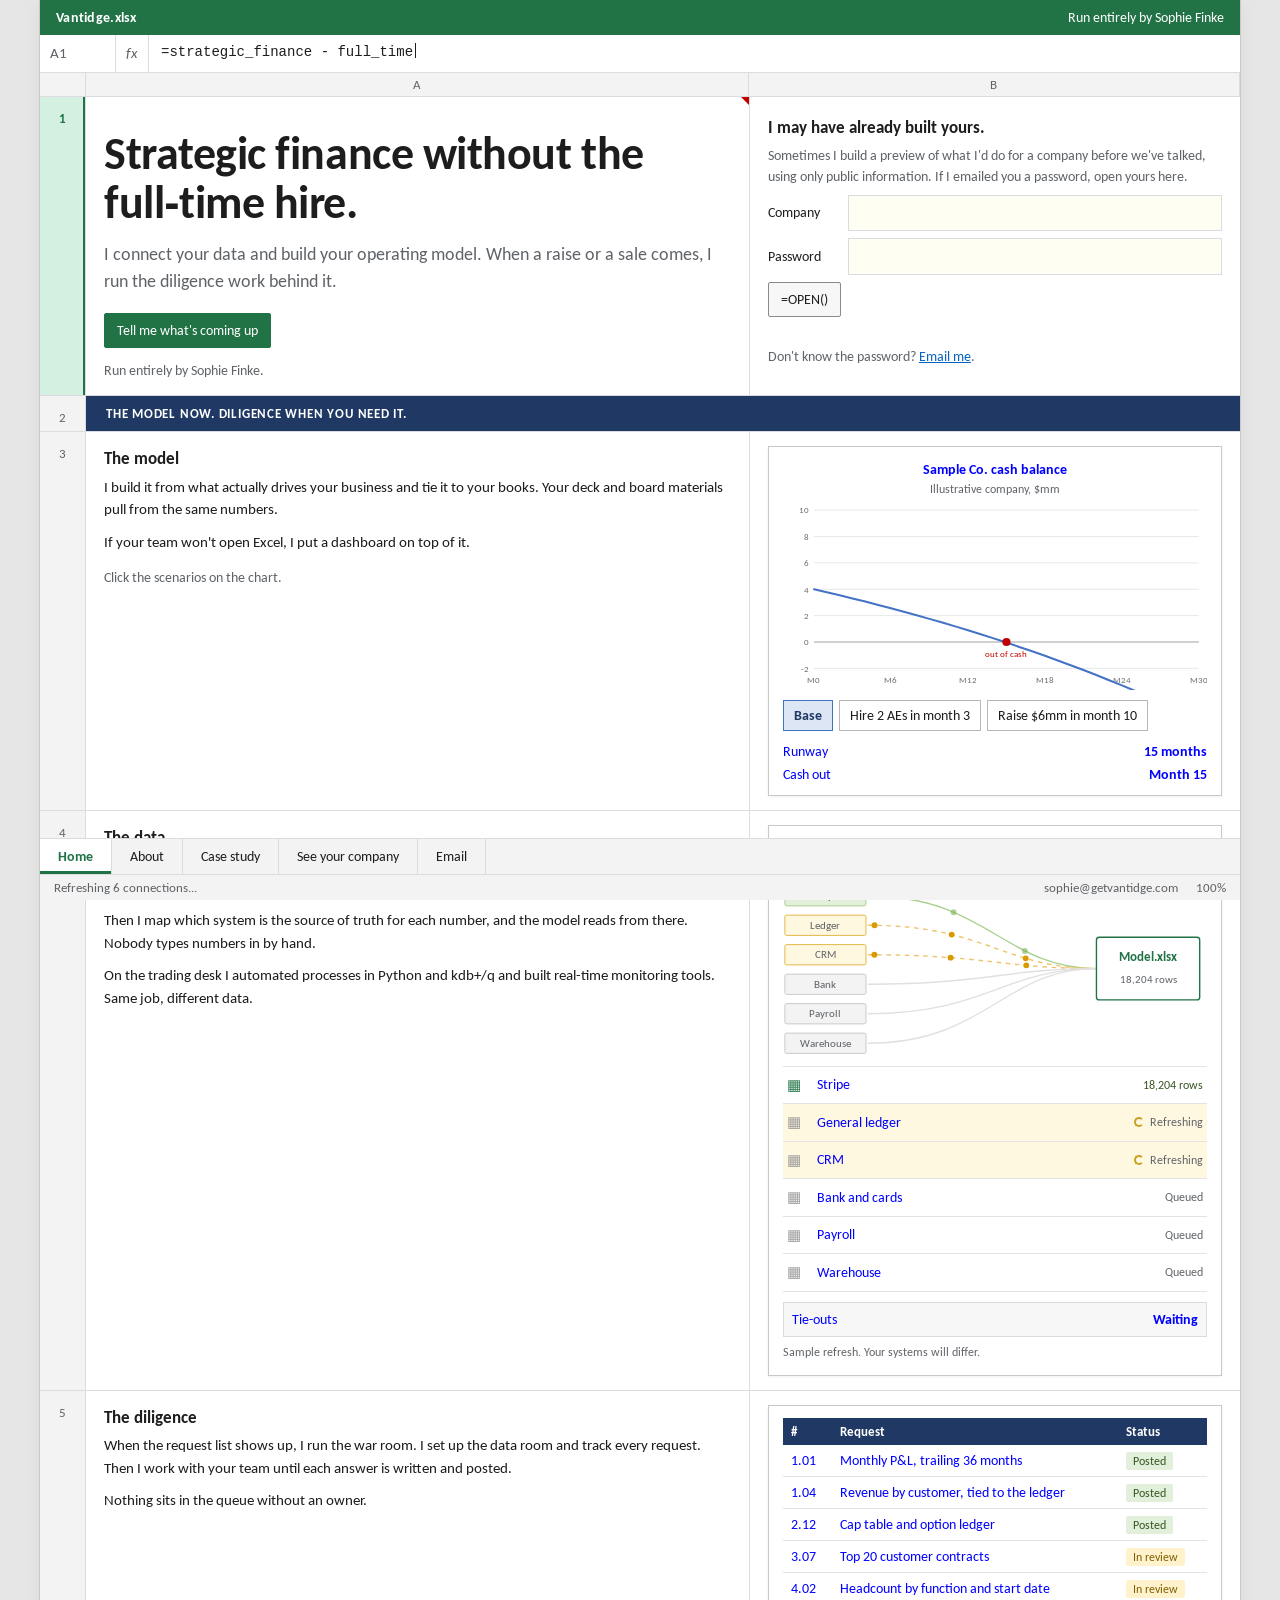
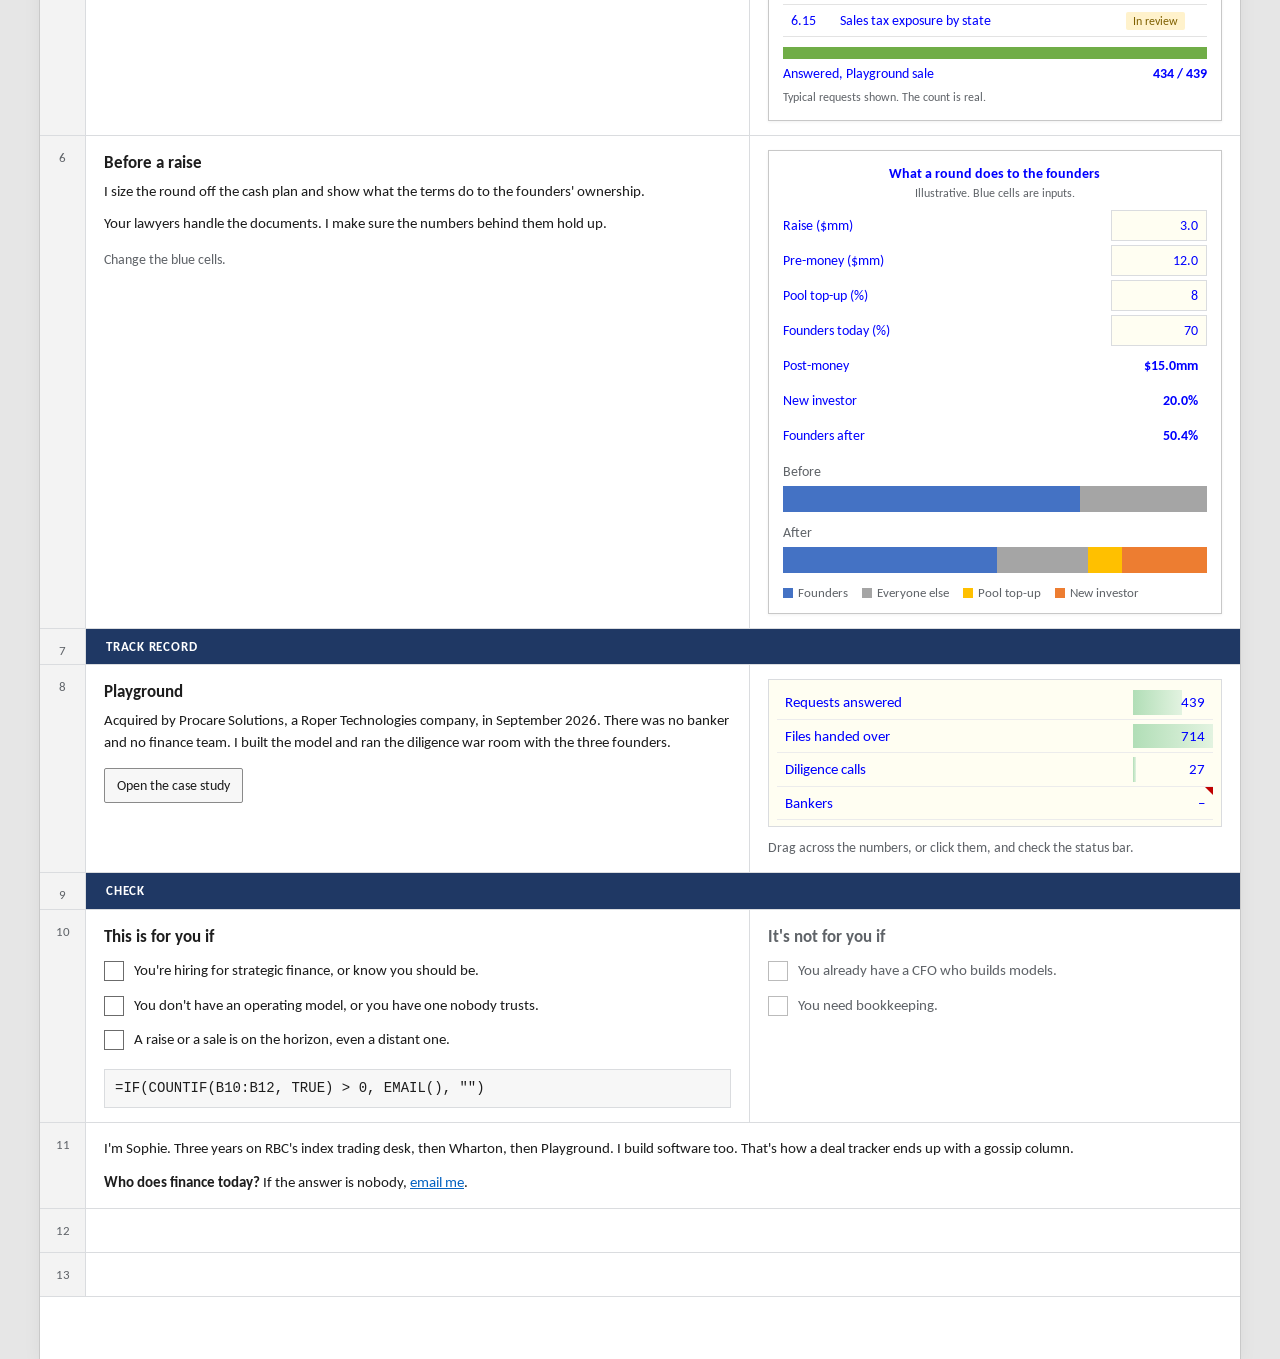
==== index.html @ 69d78be3 "About: 13 builds with type filter, former FINRA licenses, cut Foursquare Co-Authored-By: Claude Opus" ====
<!DOCTYPE html>
<html lang="en">
<head>
  <meta charset="UTF-8">
  <meta name="viewport" content="width=device-width, initial-scale=1.0">
  <title>Vantidge</title>
  <meta name="description" content="Strategic finance without the full-time hire. I build your operating model and run the diligence work when a raise or a sale comes. Run entirely by Sophie Finke.">
  <meta property="og:title" content="Vantidge">
  <meta property="og:description" content="Strategic finance without the full-time hire. Run entirely by Sophie Finke.">
  <meta property="og:url" content="https://getvantidge.com/">
  <meta property="og:type" content="website">
  <meta property="og:site_name" content="Vantidge">
  <meta property="og:image" content="https://getvantidge.com/og.png">
  <meta property="og:image:width" content="1200">
  <meta property="og:image:height" content="630">
  <meta property="og:image:alt" content="Vantidge. Strategic finance without the full-time hire.">
  <meta name="twitter:card" content="summary_large_image">
  <meta name="twitter:image" content="https://getvantidge.com/og.png">
  <link rel="icon" href="data:image/svg+xml,<svg xmlns='http://www.w3.org/2000/svg' viewBox='0 0 32 32'><rect width='32' height='32' rx='4' fill='%23217346'/><text x='16' y='23' font-family='Arial' font-weight='700' font-size='19' fill='white' text-anchor='middle'>V</text></svg>">
  <link rel="preconnect" href="https://fonts.googleapis.com">
  <link rel="preconnect" href="https://fonts.gstatic.com" crossorigin>
  <link href="https://fonts.googleapis.com/css2?family=Carlito:ital,wght@0,400;0,700;1,400&display=swap" rel="stylesheet">
  <link rel="stylesheet" href="/xl.css?v=10">
</head>
<body>
<div class="app">

  <div class="top">
    <div class="title"><b>Vantidge.xlsx</b><span class="hide-sm">Run entirely by Sophie Finke</span></div>
    <div class="fx"><div class="ref" id="ref">A1</div><div class="lbl">fx</div><div class="f" id="fx"></div></div>
    <div class="colhdr"><div></div><div>A</div><div>B</div></div>
  </div>

  <div class="sheet" id="sheet">

    <!-- 1 hero -->
    <div class="rn">1</div>
    <div class="row two" data-ref="A1" data-fx="=strategic_finance - full_time_hire">
      <div class="cell has-note" tabindex="0" data-fx="=strategic_finance - full_time_hire">
        <h1>Strategic finance without the full&#8209;time&nbsp;hire.</h1>
        <p class="lede">I connect your data and build your operating model. When a raise or a sale comes, I run the diligence work behind it.</p>
        <a class="btn go" href="mailto:sophie@getvantidge.com?subject=What%27s%20coming%20up">Tell me what's coming up</a>
        <p class="runby">Run entirely by Sophie Finke.</p>
        <div class="note"><b>Sophie Finke:</b>Blue cells are inputs. Black cells are formulas. Click around.</div>
      </div>
      <div class="cell door" id="door" tabindex="0" data-fx="=OPEN(company, password)">
        <h3>I may have already built yours.</h3>
        <p class="muted small">Sometimes I build a preview of what I'd do for a company before we've talked, using only public information. If I emailed you a password, open yours here.</p>
        <form id="f" autocomplete="off" style="margin-top:8px">
          <div class="field"><label for="co">Company</label><input id="co" name="co" required></div>
          <div class="field"><label for="pw">Password</label><input id="pw" name="pw" type="password" required></div>
          <button class="btn" type="submit" id="go">=OPEN()</button>
          <p id="msg" role="status"></p>
        </form>
        <p class="muted small">Don't know the password? <a id="ask" href="mailto:sophie@getvantidge.com">Email me</a>.</p>
      </div>
    </div>

    <!-- 2 bar -->
    <div class="rn">2</div>
    <div class="row bar" data-ref="A2" data-fx="=&quot;The model now. Diligence when you need it.&quot;">The model now. Diligence when you need it.</div>

    <!-- 3 model -->
    <div class="rn">3</div>
    <div class="row two" data-ref="A3" data-fx="=FORECAST(drivers, tie_out = TRUE)">
      <div class="cell" tabindex="0" data-fx="=FORECAST(drivers, tie_out = TRUE)">
        <h3>The model</h3>
        <p>I build it from what actually drives your business and tie it to your books. Your deck and board materials pull from the same numbers.</p>
        <p>If your team won't open Excel, I put a dashboard on top of it.</p>
        <p class="muted small" style="margin-top:14px">Click the scenarios on the chart.</p>
      </div>
      <div class="cell" tabindex="0" data-fx="=CHART(cash_balance, scenario)">
        <div class="chart rv" id="cashChart">
          <div class="ct">Sample Co. cash balance</div>
          <div class="cs">Illustrative company, $mm</div>
          <svg viewBox="0 0 520 230" id="cashSvg" role="img" aria-label="Cash balance chart"></svg>
          <div class="slicer" id="scen">
            <button class="on" data-s="base">Base</button>
            <button data-s="hire">Hire 2 AEs in month 3</button>
            <button data-s="raise">Raise $6mm in month 10</button>
          </div>
          <div class="readout">
            <span>Runway</span><span class="v" id="runway">&nbsp;</span>
            <span>Cash out</span><span class="v" id="cashout">&nbsp;</span>
          </div>
        </div>
      </div>
    </div>

    <!-- 4 data -->
    <div class="rn">4</div>
    <div class="row two" data-ref="A4" data-fx="=REFRESH.ALL(sources)">
      <div class="cell" tabindex="0" data-fx="=REFRESH.ALL(sources)">
        <h3>The data</h3>
        <p>Most arguments about the numbers are really about which system is right. I connect the systems your numbers live in and pull them into one place every night.</p>
        <p>Then I map which system is the source of truth for each number, and the model reads from there. Nobody types numbers in by hand.</p>
        <p>On the trading desk I automated processes in Python and kdb+/q and built real-time monitoring tools. Same job, different data.</p>
      </div>
      <div class="cell" tabindex="0" data-fx="=REFRESH.ALL(sources)">
        <div class="chart rv qc" id="qc">
          <div class="qhead"><b>Queries &amp; Connections</b><button class="btn" id="qRefresh">Refresh All</button></div>
          <svg class="qflow" id="qflow" viewBox="0 0 460 190" role="img" aria-label="Data flowing from six sources into the model"></svg>
          <ul class="qlist">
            <li data-rows="18,204"><span class="qi">&#9638;</span><span class="qn">Stripe<small>charges, payouts, fees</small></span><span class="qs">Not loaded</span></li>
            <li data-rows="9,871"><span class="qi">&#9638;</span><span class="qn">General ledger<small>QuickBooks or NetSuite</small></span><span class="qs">Not loaded</span></li>
            <li data-rows="3,412"><span class="qi">&#9638;</span><span class="qn">CRM<small>Salesforce or HubSpot</small></span><span class="qs">Not loaded</span></li>
            <li data-rows="6,530"><span class="qi">&#9638;</span><span class="qn">Bank and cards<small>every account</small></span><span class="qs">Not loaded</span></li>
            <li data-rows="1,188"><span class="qi">&#9638;</span><span class="qn">Payroll<small>headcount and cost</small></span><span class="qs">Not loaded</span></li>
            <li data-rows="52,960"><span class="qi">&#9638;</span><span class="qn">Warehouse<small>Snowflake or your product DB</small></span><span class="qs">Not loaded</span></li>
          </ul>
          <div class="qtie" id="qtie"><span>Tie-outs</span><b id="qtieV">&nbsp;</b></div>
          <div class="cs" style="text-align:left;margin-top:6px">Sample refresh. Your systems will differ.</div>
        </div>
      </div>
    </div>

    <!-- 5 diligence -->
    <div class="rn">5</div>
    <div class="row two" data-ref="A5" data-fx="=COUNTIF(requests, &quot;answered&quot;)">
      <div class="cell" tabindex="0" data-fx="=COUNTIF(requests, &quot;answered&quot;)">
        <h3>The diligence</h3>
        <p>When the request list shows up, I run the war room. I set up the data room and track every request. Then I work with your team until each answer is written and posted.</p>
        <p>Nothing sits in the queue without an owner.</p>
      </div>
      <div class="cell" tabindex="0" data-fx="=TRACKER(request_list)">
        <div class="chart rv" id="trk">
          <table class="trk">
            <thead><tr><th>#</th><th>Request</th><th>Status</th></tr></thead>
            <tbody>
              <tr><td>1.01</td><td>Monthly P&amp;L, trailing 36 months</td><td><span class="pill">Open</span></td></tr>
              <tr><td>1.04</td><td>Revenue by customer, tied to the ledger</td><td><span class="pill">Open</span></td></tr>
              <tr><td>2.12</td><td>Cap table and option ledger</td><td><span class="pill">Open</span></td></tr>
              <tr><td>3.07</td><td>Top 20 customer contracts</td><td><span class="pill">Open</span></td></tr>
              <tr><td>4.02</td><td>Headcount by function and start date</td><td><span class="pill">Open</span></td></tr>
              <tr><td>6.15</td><td>Sales tax exposure by state</td><td><span class="pill">Open</span></td></tr>
            </tbody>
          </table>
          <div class="prog"><i id="progBar"></i></div>
          <div class="readout" style="margin-top:4px">
            <span>Answered, Playground sale</span><span class="v"><span id="ansN">0</span> / 439</span>
          </div>
          <div class="cs" style="text-align:left;margin-top:4px">Typical requests shown. The count is real.</div>
        </div>
      </div>
    </div>

    <!-- 5 raise -->
    <div class="rn">6</div>
    <div class="row two" data-ref="A6" data-fx="=raise / (pre_money + raise)">
      <div class="cell" tabindex="0" data-fx="=raise / (pre_money + raise)">
        <h3>Before a raise</h3>
        <p>I size the round off the cash plan and show what the terms do to the founders' ownership.</p>
        <p>Your lawyers handle the documents. I make sure the numbers behind them hold up.</p>
        <p class="muted small" style="margin-top:14px">Change the blue cells.</p>
      </div>
      <div class="cell" tabindex="0" data-fx="=founders * (1 - new_investor - pool_top_up)">
        <div class="chart rv">
          <div class="ct">What a round does to the founders</div>
          <div class="cs">Illustrative. Blue cells are inputs.</div>
          <div class="calc" style="margin-top:8px">
            <label for="iRaise">Raise ($mm)</label><input class="in" id="iRaise" value="3.0" inputmode="decimal">
            <label for="iPre">Pre-money ($mm)</label><input class="in" id="iPre" value="12.0" inputmode="decimal">
            <label for="iPool">Pool top-up (%)</label><input class="in" id="iPool" value="8" inputmode="decimal">
            <label for="iFound">Founders today (%)</label><input class="in" id="iFound" value="70" inputmode="decimal">
            <span>Post-money</span><span class="out" id="oPost"></span>
            <span>New investor</span><span class="out" id="oNew"></span>
            <span>Founders after</span><span class="out" id="oFound"></span>
          </div>
          <div class="small muted" style="margin-top:10px">Before</div>
          <div class="stack" id="stBefore"><span style="background:var(--s1)"></span><span style="background:var(--s3)"></span></div>
          <div class="small muted">After</div>
          <div class="stack" id="stAfter"><span style="background:var(--s1)"></span><span style="background:var(--s3)"></span><span style="background:var(--s4)"></span><span style="background:var(--s2)"></span></div>
          <div class="legend"><span><i style="background:var(--s1)"></i>Founders</span><span><i style="background:var(--s3)"></i>Everyone else</span><span><i style="background:var(--s4)"></i>Pool top-up</span><span><i style="background:var(--s2)"></i>New investor</span></div>
        </div>
      </div>
    </div>

    <!-- 6 bar -->
    <div class="rn">7</div>
    <div class="row bar" data-ref="A7" data-fx="=VLOOKUP(&quot;Playground&quot;, deals, 2, FALSE)">Track record</div>

    <!-- 7 track record -->
    <div class="rn">8</div>
    <div class="row two" data-ref="A8" data-fx="=VLOOKUP(&quot;Playground&quot;, deals, 2, FALSE)">
      <div class="cell" tabindex="0" data-fx="=VLOOKUP(&quot;Playground&quot;, deals, 2, FALSE)">
        <h3>Playground</h3>
        <p>Acquired by Procare Solutions, a Roper Technologies company, in September 2026. There was no banker and no finance team. I built the model and ran the diligence war room with the three founders.</p>
        <p style="margin-top:14px"><a class="btn" href="/case-study/">Open the case study</a></p>
      </div>
      <div class="cell" tabindex="0" data-fx="=SUM(B8:B10)">
        <div class="nums" id="nums">
          <span>Requests answered</span><span class="v" data-n="439"><i class="db"></i><span>0</span></span>
          <span>Files handed over</span><span class="v" data-n="714"><i class="db"></i><span>0</span></span>
          <span>Diligence calls</span><span class="v" data-n="27"><i class="db"></i><span>0</span></span>
          <span>Bankers</span><span class="v has-note" tabindex="0"><span>&ndash;</span><div class="note"><b>Sophie Finke:</b>Not a blank cell. Zero bankers.</div></span>
        </div>
        <p class="muted small" style="margin-top:10px">Drag across the numbers, or click them, and check the status bar.</p>
      </div>
    </div>

    <!-- 8 bar -->
    <div class="rn">9</div>
    <div class="row bar" data-ref="A9" data-fx="=IF(COUNTIF(B10:B12, TRUE) &gt; 0, EMAIL(), &quot;&quot;)">Check</div>

    <!-- 9 check -->
    <div class="rn">10</div>
    <div class="row two" data-ref="A10" data-fx="=IF(COUNTIF(B10:B12, TRUE) &gt; 0, EMAIL(), &quot;&quot;)">
      <div class="cell" tabindex="0" data-fx="=IF(COUNTIF(B10:B12, TRUE) &gt; 0, EMAIL(), &quot;&quot;)">
        <h3>This is for you if</h3>
        <ul class="chk" id="chk">
          <li><button class="box" aria-pressed="false" aria-label="Tick"><svg viewBox="0 0 16 16"><path d="M3 8.5l3.2 3L13 4.5"/></svg></button><span>You're hiring for strategic finance, or know you should be.</span></li>
          <li><button class="box" aria-pressed="false" aria-label="Tick"><svg viewBox="0 0 16 16"><path d="M3 8.5l3.2 3L13 4.5"/></svg></button><span>You don't have an operating model, or you have one nobody trusts.</span></li>
          <li><button class="box" aria-pressed="false" aria-label="Tick"><svg viewBox="0 0 16 16"><path d="M3 8.5l3.2 3L13 4.5"/></svg></button><span>A raise or a sale is on the horizon, even a distant one.</span></li>
        </ul>
        <div class="fit" id="fit">=IF(COUNTIF(B10:B12, TRUE) &gt; 0, EMAIL(), "")</div>
      </div>
      <div class="cell" tabindex="0" data-fx="=NOT(fit)">
        <h3 class="muted">It's not for you if</h3>
        <ul class="chk not">
          <li><span class="box" style="border-color:#bbb"></span><span>You already have a CFO who builds models.</span></li>
          <li><span class="box" style="border-color:#bbb"></span><span>You need bookkeeping.</span></li>
        </ul>
      </div>
    </div>

    <!-- 10 about -->
    <div class="rn">11</div>
    <div class="row" data-ref="A11" data-fx="=CONCAT(&quot;RBC&quot;, &quot;Wharton&quot;, &quot;Playground&quot;)">
      <div class="cell" tabindex="0" data-fx="=CONCAT(&quot;RBC&quot;, &quot;Wharton&quot;, &quot;Playground&quot;)">
        <p>I'm Sophie. Three years on RBC's index trading desk, then Wharton, then Playground. I build software too. That's how a deal tracker ends up with a gossip column.</p>
        <p style="margin-top:12px"><b>Who does finance today?</b> If the answer is nobody, <a href="mailto:sophie@getvantidge.com">email me</a>.</p>
      </div>
    </div>

    <div class="rn">12</div><div class="row" style="min-height:44px"></div>
    <div class="rn">13</div><div class="row" style="min-height:44px"></div>
  </div>

  <div class="bottom">
    <div class="tabs"><a class="on" href="/">Home</a><a href="/about/">About</a><a href="/case-study/">Case study</a><a href="/#door">See your company</a><a href="mailto:sophie@getvantidge.com">Email</a></div>
    <div class="status"><span id="stat">Ready</span><span class="r"><span id="agg"></span><span>sophie@getvantidge.com</span><span>100%</span></span></div>
  </div>
</div>

<script src="/see-your-company/specs.js?v=10"></script>
<script src="/door.js?v=10"></script>
<script src="/xl.js?v=10"></script>
</body>
</html>
---- xl.css ----
*, *::before, *::after { box-sizing: border-box; margin: 0; padding: 0; }
:root {
  --grid: #dadcdf; --hdr: #f3f3f3; --hdr-on: #d3f0e0; --navy: #1f3864; --blue: #0000ff;
  --green: #217346; --ink: #1d1d1d; --muted: #5f6368; --note: #fff8c5;
  --s1: #4472c4; --s2: #ed7d31; --s3: #a5a5a5; --s4: #ffc000;
}
html { scroll-padding-top: 110px; overflow-x: hidden; }
img, svg, table { max-width: 100%; }
body { font-family: 'Carlito', Calibri, 'Segoe UI', sans-serif; color: var(--ink); background: #e6e6e6; font-size: 15px; line-height: 1.5; }
a { color: #0563c1; }
button { font: inherit; cursor: pointer; }

/* chrome */
.top { position: sticky; top: 0; z-index: 20; }
.title { display: flex; justify-content: space-between; align-items: center; gap: 12px; padding: 7px 16px; background: var(--green); color: #fff; font-size: 14px; }
.title b { font-weight: 700; letter-spacing: .02em; }
.title a { color: #fff; text-decoration: none; opacity: .9; }
.fx { display: flex; background: #fff; border-bottom: 1px solid var(--grid); font-size: 15px; min-height: 34px; }
.fx .ref { width: 76px; flex: none; padding: 7px 10px; border-right: 1px solid var(--grid); color: var(--muted); font-variant-numeric: tabular-nums; }
.fx .lbl { padding: 7px 10px; color: var(--muted); font-style: italic; border-right: 1px solid var(--grid); }
.fx .f { padding: 7px 12px; white-space: nowrap; overflow: hidden; text-overflow: ellipsis; font-family: Consolas, 'Courier New', monospace; font-size: 14px; }
.fx .f::after { content: ""; display: inline-block; width: 1px; height: 15px; background: var(--ink); margin-left: 2px; vertical-align: -2px; animation: blink 1s steps(1) infinite; }
@keyframes blink { 50% { opacity: 0; } }
.colhdr { display: grid; grid-template-columns: 46px 1.35fr 1fr; background: var(--hdr); border-bottom: 1px solid var(--grid); font-size: 13px; color: var(--muted); text-align: center; }
.colhdr div { padding: 2px 0; border-right: 1px solid var(--grid); }

.app { max-width: 1200px; margin: 0 auto; background: #fff; box-shadow: 0 0 0 1px #c9c9c9, 0 4px 18px rgba(0,0,0,.06); min-height: 100vh; }
.sheet { display: grid; grid-template-columns: 46px 1fr; }
.rn { background: var(--hdr); border-right: 1px solid var(--grid); border-bottom: 1px solid var(--grid); font-size: 13px; color: var(--muted); text-align: center; padding-top: 12px; transition: background .2s, color .2s; }
.rn.on { background: var(--hdr-on); color: var(--green); font-weight: 700; box-shadow: inset -2px 0 0 var(--green); }
.row { border-bottom: 1px solid var(--grid); }
.two { display: grid; grid-template-columns: 1.35fr 1fr; }
.two > .cell + .cell { border-left: 1px solid var(--grid); }
.cell { position: relative; padding: 14px 18px; min-width: 0; }
.cell.sel { outline: 2px solid var(--green); outline-offset: -2px; z-index: 2; }
.cell.sel::after { content: ""; position: absolute; right: -4px; bottom: -4px; width: 7px; height: 7px; background: var(--green); border: 1px solid #fff; }
.bar { background: var(--navy); color: #fff; font-weight: 700; font-size: 13px; letter-spacing: .06em; text-transform: uppercase; padding: 8px 20px; }

h1 { font-size: clamp(28px, 4.2vw, 46px); line-height: 1.06; font-weight: 700; letter-spacing: -.01em; margin: 18px 0 14px; }
.lede { font-size: 18px; color: var(--muted); margin-bottom: 18px; }
h3 { font-size: 17px; font-weight: 700; margin-bottom: 4px; }
p + p { margin-top: 10px; }
.muted { color: var(--muted); }
.small { font-size: 14px; }
.runby { font-size: 14px; color: var(--muted); margin-top: 12px; }

.btn { display: inline-block; padding: 6px 12px; border: 1px solid #8a8a8a; background: #f7f7f7; color: var(--ink); text-decoration: none; font-size: 14px; border-radius: 2px; }
.btn:hover { background: #e9f3ee; border-color: var(--green); }
.btn.go { background: var(--green); color: #fff; border-color: var(--green); }
.btn.go:hover { background: #1a5c38; }

/* inputs */
.door h3 { margin-top: 4px; }
.door .field { display: grid; grid-template-columns: 80px 1fr; align-items: center; margin: 7px 0; }
.door label { font-size: 14px; }
.door input, .in { font: inherit; color: var(--blue); border: 1px solid var(--grid); padding: 6px 8px; background: #fffef2; width: 100%; }
.door input:focus, .in:focus { outline: 2px solid var(--green); outline-offset: -1px; }
#msg { font-size: 15px; min-height: 1.4em; margin-top: 8px; }
#msg.bad { color: #c00000; }

/* notes (comments) */
.has-note { position: relative; }
.has-note::before { content: ""; position: absolute; top: 0; right: 0; border-top: 8px solid #c00000; border-left: 8px solid transparent; }
.note { position: absolute; z-index: 30; right: 0; top: 100%; margin-top: 4px; width: 210px; max-width: 80vw; background: var(--note); border: 1px solid #b8a94a; box-shadow: 2px 2px 6px rgba(0,0,0,.15); padding: 8px 10px; font-size: 14px; line-height: 1.35; color: #333; opacity: 0; pointer-events: none; transition: opacity .15s; }
.note b { display: block; font-size: 13px; }
.has-note:hover .note, .has-note:focus-within .note, .has-note.show .note { opacity: 1; }

/* charts */
.chart { background: #fff; border: 1px solid #c8c8c8; padding: 12px 14px 10px; box-shadow: 0 1px 3px rgba(0,0,0,.06); position: relative; }
.chart .ct { font-size: 14px; font-weight: 700; text-align: center; }
.chart .cs { font-size: 12px; color: var(--muted); text-align: center; margin-bottom: 4px; }
.chart svg { width: 100%; height: auto; display: block; }
.chart .handles i { position: absolute; width: 7px; height: 7px; border: 1px solid #8a8a8a; background: #fff; }
.slicer { display: flex; flex-wrap: wrap; gap: 6px; margin: 10px 0 4px; }
.slicer button { font-size: 14px; padding: 4px 10px; border: 1px solid #b7b7b7; background: #fff; color: var(--ink); }
.slicer button.on { background: #dce6f4; border-color: var(--s1); color: #1f3864; font-weight: 700; }
.readout { display: grid; grid-template-columns: 1fr auto; gap: 2px 14px; font-size: 14px; margin-top: 10px; }
.readout .v { font-variant-numeric: tabular-nums; text-align: right; font-weight: 700; }
.readout .v.flash { animation: flash .6s; }
@keyframes flash { from { background: #fff2a8; } to { background: transparent; } }
.line { fill: none; stroke-width: 2.5; stroke-linecap: round; stroke-linejoin: round; }

/* tracker */
.trk { width: 100%; border-collapse: collapse; font-size: 14px; }
.trk th { background: var(--navy); color: #fff; text-align: left; font-weight: 700; padding: 4px 8px; font-size: 13px; }
.trk td { border-bottom: 1px solid #e3e3e3; padding: 5px 8px; }
.pill { display: inline-block; font-size: 12px; padding: 0 7px; border-radius: 2px; background: #fde9d9; color: #974706; transition: background .3s, color .3s; white-space: nowrap; }
.pill.rev { background: #fff2cc; color: #7f6000; }
.pill.done { background: #e2efda; color: #375623; }
.prog { height: 12px; background: #eee; margin: 10px 0 4px; position: relative; overflow: hidden; }
.prog i { position: absolute; inset: 0 auto 0 0; width: 0; background: #70ad47; transition: width 1.6s cubic-bezier(.2,.7,.2,1); }

/* cap table bars */
.stack { display: flex; height: 26px; margin: 4px 0 10px; overflow: hidden; background: #f1f1f1; }
.stack span { display: block; height: 100%; transition: width .7s cubic-bezier(.2,.7,.2,1); }
.legend { display: flex; flex-wrap: wrap; gap: 4px 14px; font-size: 13px; color: var(--muted); }
.legend i { display: inline-block; width: 10px; height: 10px; margin-right: 5px; vertical-align: -1px; }
.calc { display: grid; grid-template-columns: minmax(0,1fr) 96px; gap: 4px 12px; align-items: center; font-size: 14px; }
.calc .in { text-align: right; padding: 4px 8px; }
.calc .out { text-align: right; font-weight: 700; font-variant-numeric: tabular-nums; padding: 4px 8px; border: 1px solid transparent; }

/* track record */
.nums { display: grid; grid-template-columns: minmax(0,1fr) 80px; gap: 0; font-size: 15px; }
.nums > * { padding: 5px 8px; border-bottom: 1px solid #ececec; }
.nums .v { text-align: right; font-variant-numeric: tabular-nums; position: relative; cursor: cell; }
.nums .v.pick { background: #e8f2ec; box-shadow: inset 0 0 0 1px var(--green); }
.nums .db { position: absolute; left: 0; top: 4px; bottom: 4px; width: 0; background: linear-gradient(90deg, #63be7b, #c6e8cf); opacity: .5; transition: width 1.4s cubic-bezier(.2,.7,.2,1); z-index: 0; }
.nums .v span { position: relative; z-index: 1; }

/* check */
.chk { list-style: none; }
.chk li { display: flex; gap: 10px; align-items: flex-start; padding: 6px 0; }
.box { flex: none; width: 20px; height: 20px; border: 1.5px solid #6b6b6b; background: #fff; margin-top: 2px; display: grid; place-items: center; transition: background .15s, border-color .15s; }
.box svg { width: 14px; height: 14px; stroke: #fff; stroke-width: 3; fill: none; stroke-dasharray: 20; stroke-dashoffset: 20; transition: stroke-dashoffset .25s; }
.box.on { background: var(--green); border-color: var(--green); }
.box.on svg { stroke-dashoffset: 0; }
.chk.not li { color: var(--muted); }
.fit { margin-top: 12px; font-family: Consolas, 'Courier New', monospace; font-size: 14px; padding: 8px 10px; background: #f7f7f7; border: 1px solid var(--grid); }
.fit.yes { background: #e2efda; border-color: #a9d08e; }

/* bottom chrome */
.bottom { position: sticky; bottom: 0; z-index: 20; }
.tabs { display: flex; background: var(--hdr); border-top: 1px solid var(--grid); font-size: 14px; overflow-x: auto; }
.tabs a { padding: 7px 18px; border-right: 1px solid var(--grid); color: var(--ink); text-decoration: none; white-space: nowrap; }
.tabs a:hover { background: #fff; }
.tabs a.on { background: #fff; color: var(--green); font-weight: 700; box-shadow: inset 0 -3px 0 var(--green); }
.status { display: flex; justify-content: space-between; gap: 12px; padding: 3px 14px; background: #f3f3f3; border-top: 1px solid var(--grid); font-size: 13px; color: var(--muted); }
.status .r { display: flex; gap: 18px; }

/* reveal */
.rv { opacity: 0; transform: translateY(14px); transition: opacity .6s, transform .6s; }
.rv.in { opacity: 1; transform: none; }
.chart.rv { transform: scale(.96); transform-origin: 30% 20%; }
.chart.rv.in { transform: none; }

/* case study sheet */
.cs p { max-width: 760px; }
.cs figure { margin: 8px 0; }
.cs figure img { width: 100%; display: block; border: 1px solid #c8c8c8; box-shadow: 0 1px 3px rgba(0,0,0,.06); }
.cs figcaption { font-size: 14px; color: var(--muted); margin-top: 6px; }
.cs ul { margin-left: 1.1em; max-width: 760px; }
.cs li { margin-bottom: 4px; }
.pair { display: grid; grid-template-columns: 1fr 1fr; gap: 16px; }

@media (max-width: 800px) {
  body { font-size: 15px; }
  .app { box-shadow: none; }
  .colhdr { display: none; }
  .sheet { grid-template-columns: 26px 1fr; }
  .rn { font-size: 11px; }
  .two { grid-template-columns: 1fr; }
  .two > .cell + .cell { border-left: 0; border-top: 1px solid var(--grid); }
  .cell { padding: 14px 14px; }
  .bar { padding: 7px 14px; font-size: 13px; }
  .fx .lbl { display: none; }
  .fx .ref { width: 54px; }
  .title span.hide-sm { display: none; }
  .pair { grid-template-columns: 1fr; }
  .status .r span:not(:first-child) { display: none; }
}
@media (prefers-reduced-motion: reduce) {
  .rv { opacity: 1; transform: none; transition: none; }
  .fx .f::after { animation: none; }
}

@media (max-width: 800px) {
  h1 { font-size: 30px; margin-top: 6px; }
  .lede { font-size: 17px; }
  .trk td:first-child, .trk th:first-child { display: none; }
  .trk { font-size: 13px; }
  .slicer button { font-size: 13px; padding: 4px 8px; }
  .fx .f { font-size: 12px; }
  .title { font-size: 13px; padding: 6px 12px; }
  .tabs a { padding: 7px 12px; font-size: 13px; }
  .has-note::before { display: none; }
}
@media (min-width: 801px) and (max-width: 1060px) {
  .two { grid-template-columns: 1fr 1fr; }
}

/* email dialog */
.mdlg { position: fixed; inset: 0; z-index: 100; background: rgba(0,0,0,.28); display: none; align-items: center; justify-content: center; padding: 16px; }
.mdlg.on { display: flex; }
.mbox { width: min(400px, 100%); background: #fff; border: 1px solid #9c9c9c; box-shadow: 0 10px 40px rgba(0,0,0,.25); }
.mhead { display: flex; justify-content: space-between; align-items: center; background: var(--green); color: #fff; padding: 6px 10px 6px 14px; font-size: 14px; }
.mx { background: none; border: 0; color: #fff; font-size: 22px; line-height: 1; padding: 0 4px; }
.mbody { padding: 16px; }
.mto { font-weight: 700; font-size: 17px; }
.msu { font-size: 13px; color: var(--muted); margin: 2px 0 12px; }
.mbtns { display: grid; grid-template-columns: 1fr 1fr; gap: 8px; }
.mbtns .btn { text-align: center; }

/* marching ants on the door */
.ants { outline: 2px dashed var(--green); outline-offset: -3px; animation: ants .5s linear 6; }
@keyframes ants { 50% { outline-color: #7cc49c; } }

/* about */
.tbl { width: 100%; border-collapse: collapse; font-size: 15px; }
.tbl th { background: #f3f3f3; text-align: left; font-weight: 700; padding: 6px 10px; border: 1px solid var(--grid); font-size: 13px; color: var(--muted); }
.tbl td { padding: 8px 10px; border: 1px solid var(--grid); vertical-align: top; }
.tbl td:first-child { width: 28%; white-space: normal; }
.tbl tr:hover td { background: #f4faf6; }
.off { list-style: none; }
.off li { padding: 6px 0 6px 18px; border-bottom: 1px solid #efefef; position: relative; }
.off li::before { content: "\2022"; position: absolute; left: 4px; color: var(--green); }
@media (max-width: 800px) { .tbl td:first-child { width: 38%; } .tbl { font-size: 14px; } }
.app { display: flex; flex-direction: column; }
.sheet { flex: 1; align-content: start; }

/* composer */
.mbox { width: min(520px, 100%); }
.msteps { display: flex; gap: 6px; margin-bottom: 12px; }
.msteps i { flex: 1; height: 4px; background: #e3e3e3; }
.msteps i.d { background: #7cc49c; }
.msteps i.c { background: var(--green); }
.mq { font-size: 18px; font-weight: 700; margin-bottom: 12px; }
.mopts { display: grid; grid-template-columns: 1fr 1fr; gap: 8px; }
.mopt { text-align: left; padding: 10px 12px; border: 1px solid #c8c8c8; background: #fff; font-size: 15px; transition: background .12s, border-color .12s, transform .12s; }
.mopt:hover { background: #e9f3ee; border-color: var(--green); transform: translateY(-1px); }
.mopt.on { background: #e2efda; border-color: var(--green); }
.mnav { display: flex; justify-content: space-between; margin-top: 14px; }
.mform { display: grid; gap: 10px; }
.mform label { display: grid; gap: 4px; font-size: 14px; color: var(--muted); }
.mmail { border: 1px solid #c8c8c8; }
.mrow { display: grid; grid-template-columns: 64px 1fr; align-items: center; border-bottom: 1px solid #e3e3e3; font-size: 14px; }
.mrow span { padding: 7px 10px; color: var(--muted); }
.mrow b { padding: 7px 0; font-weight: 400; }
.mrow input { border: 0; font: inherit; padding: 7px 0; outline: none; width: 100%; }
.mmail textarea { width: 100%; border: 0; font: inherit; font-size: 14px; padding: 10px; resize: vertical; outline: none; display: block; }
.msend { display: grid; grid-template-columns: 1fr 1fr; gap: 8px; margin-top: 12px; }
.msend .btn { text-align: center; }
@media (max-width: 480px) { .mopts, .msend { grid-template-columns: 1fr; } }

/* queries & connections */
.qhead { display: flex; justify-content: space-between; align-items: center; margin-bottom: 8px; }
.qhead b { font-size: 14px; }
.qlist { list-style: none; border-top: 1px solid #e3e3e3; }
.qlist li { display: grid; grid-template-columns: 22px 1fr auto; align-items: center; gap: 8px; padding: 7px 4px; border-bottom: 1px solid #e3e3e3; font-size: 14px; transition: background .3s; }
.qi { color: #9a9a9a; font-size: 15px; }
.qn small { display: block; font-size: 12px; color: var(--muted); }
.qs { font-size: 12px; color: var(--muted); font-variant-numeric: tabular-nums; white-space: nowrap; }
.qlist li.run { background: #fff8e1; }
.qlist li.run .qs::before { content: ""; display: inline-block; width: 10px; height: 10px; margin-right: 6px; border: 2px solid #c9a227; border-right-color: transparent; border-radius: 50%; vertical-align: -1px; animation: spin .7s linear infinite; }
.qlist li.ok .qi { color: var(--green); }
.qlist li.ok .qs { color: #375623; }
@keyframes spin { to { transform: rotate(360deg); } }
.qtie { display: flex; justify-content: space-between; font-size: 14px; margin-top: 10px; padding: 6px 8px; background: #f7f7f7; border: 1px solid var(--grid); }
.qtie b.good { color: #375623; }
.qtie b.good::before { content: "\2713  "; }

/* data flow */
.qflow { width: 100%; height: auto; display: block; margin: 2px 0 10px; }
.qfs { fill: #f3f3f3; stroke: #c8c8c8; }
.qft { font-size: 12px; fill: #5f6368; font-family: Carlito, Calibri, sans-serif; }
.qfp { fill: none; stroke: #e0e0e0; stroke-width: 1.5; }
.qfd { fill: var(--s1); opacity: 0; }
.qf.run .qfp { stroke: #f0c36d; stroke-dasharray: 5 5; animation: dash .6s linear infinite; }
.qf.run .qfd { opacity: 1; fill: #d99a00; }
.qf.run .qfs { fill: #fff8e1; stroke: #e0b43a; }
.qf.ok .qfp { stroke: #a9d08e; }
.qf.ok .qfd { opacity: .55; fill: #70ad47; }
.qf.ok .qfs { fill: #e2efda; stroke: #a9d08e; }
.qf.ok .qft { fill: #375623; }
.qfmb { fill: #fff; stroke: var(--green); stroke-width: 1.5; }
.qfmt { font-size: 14px; font-weight: 700; fill: var(--green); font-family: Carlito, Calibri, sans-serif; }
.qfmn { font-size: 12px; fill: #5f6368; font-family: Carlito, Calibri, sans-serif; font-variant-numeric: tabular-nums; }
.qflow.done .qfmb { fill: #e2efda; animation: pop .5s; transform-origin: 396px 95px; transform-box: view-box; }
@keyframes dash { to { stroke-dashoffset: -10; } }
@keyframes pop { 40% { transform: scale(1.08); } }
.qn small { display: none; }
@media (prefers-reduced-motion: reduce) { .qfd { display: none; } .qf.run .qfp { animation: none; } }

.mcal { display: block; text-align: center; padding: 10px; font-size: 16px; }
.mform textarea.in { font: inherit; resize: vertical; }

.tbl td.ty { width: 70px; font-size: 13px; color: var(--muted); }
.tbl #builtTbl td:nth-child(2), #builtTbl td:nth-child(2) { width: 26%; }
#builtTbl td:first-child { width: 80px; }
.filt select { margin-left: 4px; font: inherit; font-size: 12px; border: 1px solid #b7b7b7; background: #fff; padding: 1px 2px; }
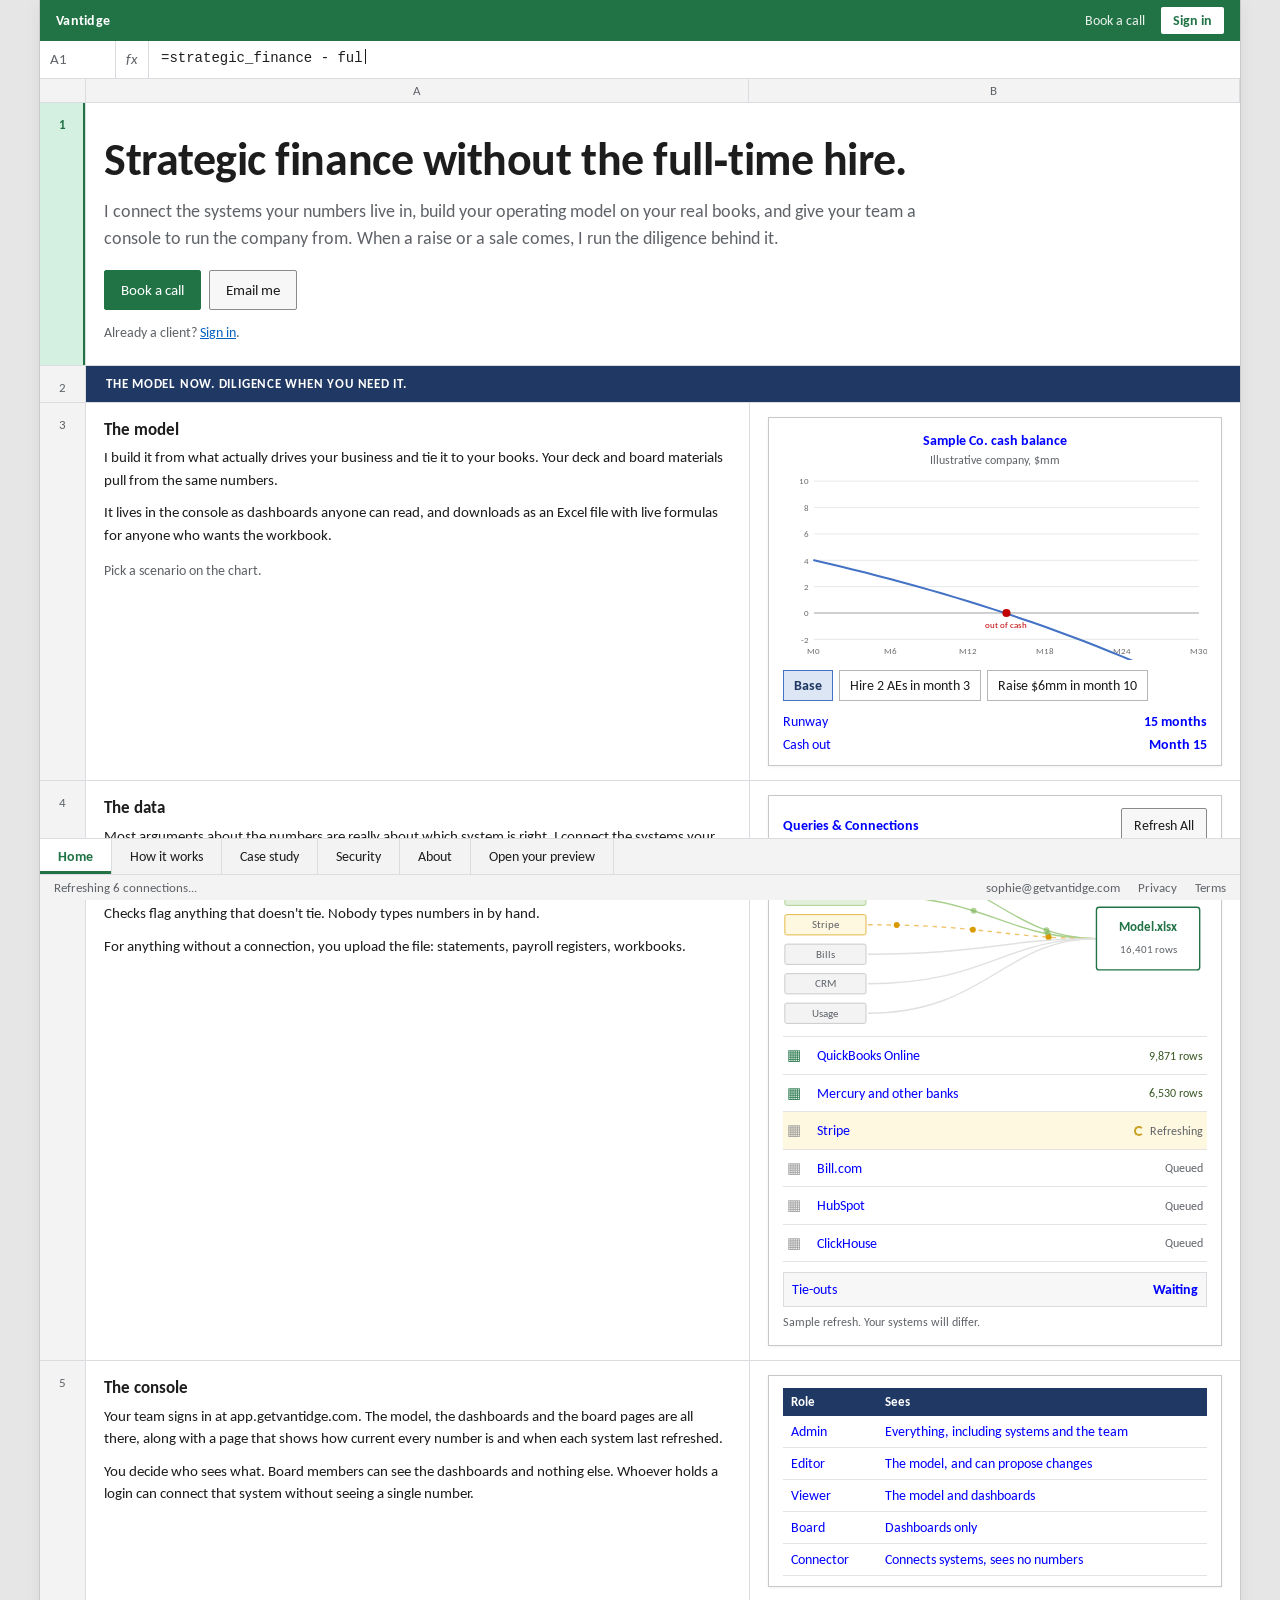
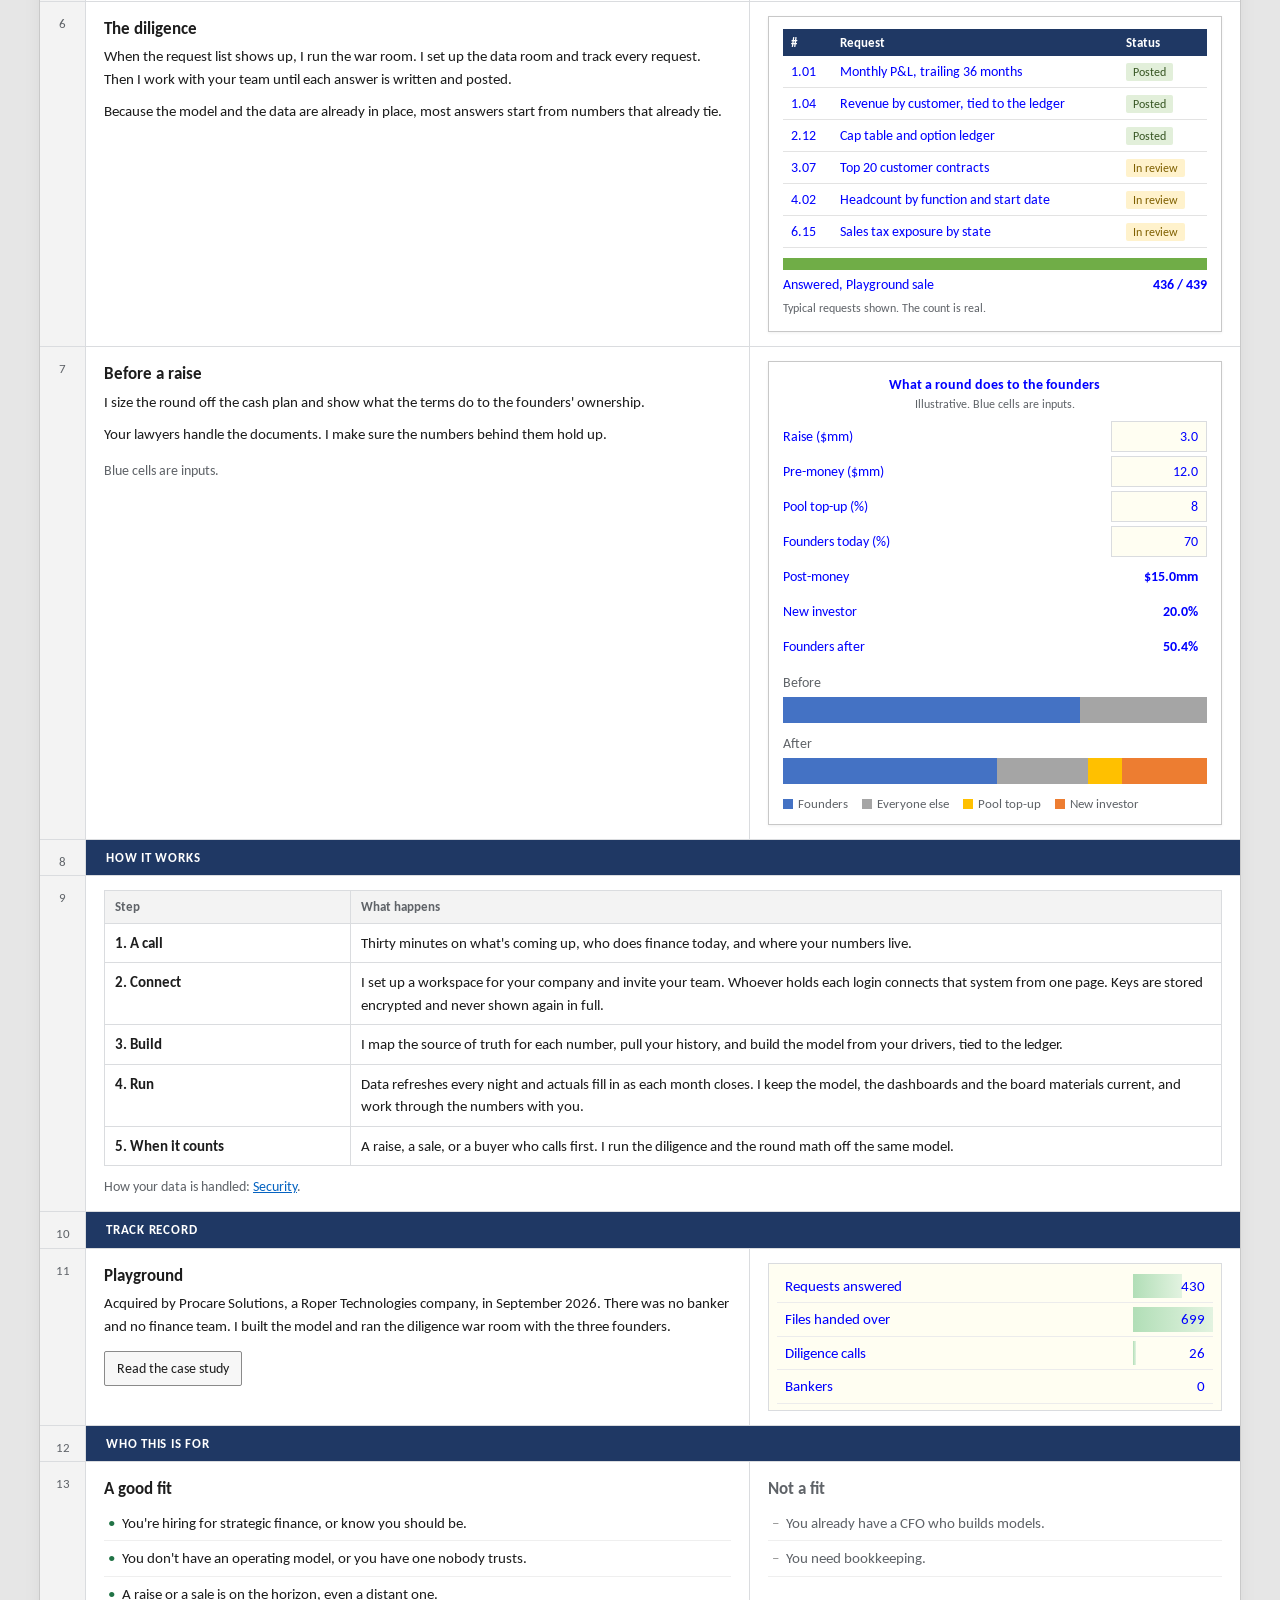
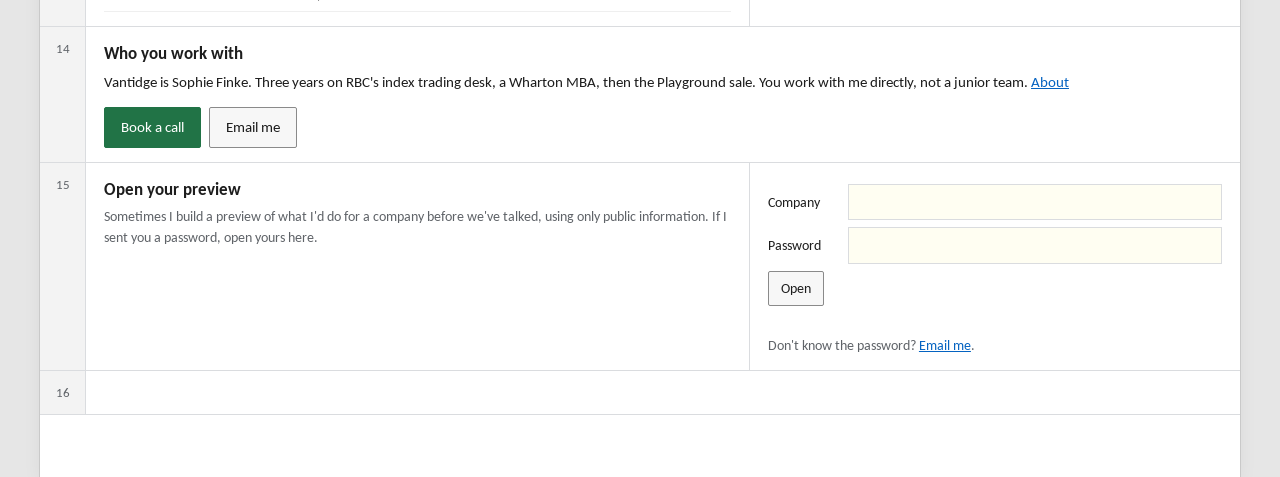
==== commit e9fce85e: "Sell the service, not the portfolio: How it works, Security page, Sign in, one call to action - Home" ====
--- a/index.html
+++ b/index.html
@@ -4,9 +4,9 @@
   <meta charset="UTF-8">
   <meta name="viewport" content="width=device-width, initial-scale=1.0">
   <title>Vantidge</title>
-  <meta name="description" content="Strategic finance without the full-time hire. I build your operating model and run the diligence work when a raise or a sale comes. Run entirely by Sophie Finke.">
+  <meta name="description" content="Strategic finance without the full-time hire. Your systems connected, an operating model on your real books, and a console your team signs into. Diligence and raise support when you need it.">
   <meta property="og:title" content="Vantidge">
-  <meta property="og:description" content="Strategic finance without the full-time hire. Run entirely by Sophie Finke.">
+  <meta property="og:description" content="Strategic finance without the full-time hire. Your systems connected, an operating model on your real books, and a console your team signs into.">
   <meta property="og:url" content="https://getvantidge.com/">
   <meta property="og:type" content="website">
   <meta property="og:site_name" content="Vantidge">
@@ -20,54 +20,39 @@
   <link rel="preconnect" href="https://fonts.googleapis.com">
   <link rel="preconnect" href="https://fonts.gstatic.com" crossorigin>
   <link href="https://fonts.googleapis.com/css2?family=Carlito:ital,wght@0,400;0,700;1,400&display=swap" rel="stylesheet">
-  <link rel="stylesheet" href="/xl.css?v=10">
+  <link rel="stylesheet" href="/xl.css?v=11">
 </head>
 <body>
 <div class="app">
 
   <div class="top">
-    <div class="title"><b>Vantidge.xlsx</b><span class="hide-sm">Run entirely by Sophie Finke</span></div>
+    <div class="title"><a class="brand" href="/">Vantidge</a><nav class="tnav"><a class="hide-sm" href="https://calendly.com/sophie-getvantidge/30min" target="_blank" rel="noopener">Book a call</a><a class="tsign" href="https://app.getvantidge.com">Sign in</a></nav></div>
     <div class="fx"><div class="ref" id="ref">A1</div><div class="lbl">fx</div><div class="f" id="fx"></div></div>
     <div class="colhdr"><div></div><div>A</div><div>B</div></div>
   </div>
 
   <div class="sheet" id="sheet">
 
-    <!-- 1 hero -->
     <div class="rn">1</div>
-    <div class="row two" data-ref="A1" data-fx="=strategic_finance - full_time_hire">
-      <div class="cell has-note" tabindex="0" data-fx="=strategic_finance - full_time_hire">
+    <div class="row" data-ref="A1" data-fx="=strategic_finance - full_time_hire">
+      <div class="cell hero" tabindex="0" data-fx="=strategic_finance - full_time_hire">
         <h1>Strategic finance without the full&#8209;time&nbsp;hire.</h1>
-        <p class="lede">I connect your data and build your operating model. When a raise or a sale comes, I run the diligence work behind it.</p>
-        <a class="btn go" href="mailto:sophie@getvantidge.com?subject=What%27s%20coming%20up">Tell me what's coming up</a>
-        <p class="runby">Run entirely by Sophie Finke.</p>
-        <div class="note"><b>Sophie Finke:</b>Blue cells are inputs. Black cells are formulas. Click around.</div>
-      </div>
-      <div class="cell door" id="door" tabindex="0" data-fx="=OPEN(company, password)">
-        <h3>I may have already built yours.</h3>
-        <p class="muted small">Sometimes I build a preview of what I'd do for a company before we've talked, using only public information. If I emailed you a password, open yours here.</p>
-        <form id="f" autocomplete="off" style="margin-top:8px">
-          <div class="field"><label for="co">Company</label><input id="co" name="co" required></div>
-          <div class="field"><label for="pw">Password</label><input id="pw" name="pw" type="password" required></div>
-          <button class="btn" type="submit" id="go">=OPEN()</button>
-          <p id="msg" role="status"></p>
-        </form>
-        <p class="muted small">Don't know the password? <a id="ask" href="mailto:sophie@getvantidge.com">Email me</a>.</p>
-      </div>
-    </div>
-
-    <!-- 2 bar -->
+        <p class="lede">I connect the systems your numbers live in, build your operating model on your real books, and give your team a console to run the company from. When a raise or a sale comes, I run the diligence behind it.</p>
+        <p class="ctas"><a class="btn go" href="https://calendly.com/sophie-getvantidge/30min" target="_blank" rel="noopener">Book a call</a><a class="btn" href="mailto:sophie@getvantidge.com?subject=What%27s%20coming%20up">Email me</a></p>
+        <p class="runby">Already a client? <a href="https://app.getvantidge.com">Sign in</a>.</p>
+      </div>
+    </div>
+
     <div class="rn">2</div>
     <div class="row bar" data-ref="A2" data-fx="=&quot;The model now. Diligence when you need it.&quot;">The model now. Diligence when you need it.</div>
 
-    <!-- 3 model -->
     <div class="rn">3</div>
     <div class="row two" data-ref="A3" data-fx="=FORECAST(drivers, tie_out = TRUE)">
       <div class="cell" tabindex="0" data-fx="=FORECAST(drivers, tie_out = TRUE)">
         <h3>The model</h3>
         <p>I build it from what actually drives your business and tie it to your books. Your deck and board materials pull from the same numbers.</p>
-        <p>If your team won't open Excel, I put a dashboard on top of it.</p>
-        <p class="muted small" style="margin-top:14px">Click the scenarios on the chart.</p>
+        <p>It lives in the console as dashboards anyone can read, and downloads as an Excel file with live formulas for anyone who wants the workbook.</p>
+        <p class="muted small" style="margin-top:14px">Pick a scenario on the chart.</p>
       </div>
       <div class="cell" tabindex="0" data-fx="=CHART(cash_balance, scenario)">
         <div class="chart rv" id="cashChart">
@@ -87,26 +72,25 @@
       </div>
     </div>
 
-    <!-- 4 data -->
     <div class="rn">4</div>
     <div class="row two" data-ref="A4" data-fx="=REFRESH.ALL(sources)">
       <div class="cell" tabindex="0" data-fx="=REFRESH.ALL(sources)">
         <h3>The data</h3>
         <p>Most arguments about the numbers are really about which system is right. I connect the systems your numbers live in and pull them into one place every night.</p>
-        <p>Then I map which system is the source of truth for each number, and the model reads from there. Nobody types numbers in by hand.</p>
-        <p>On the trading desk I automated processes in Python and kdb+/q and built real-time monitoring tools. Same job, different data.</p>
+        <p>Then I map which system is the source of truth for each number, and the model reads from there. Checks flag anything that doesn't tie. Nobody types numbers in by hand.</p>
+        <p>For anything without a connection, you upload the file: statements, payroll registers, workbooks.</p>
       </div>
       <div class="cell" tabindex="0" data-fx="=REFRESH.ALL(sources)">
         <div class="chart rv qc" id="qc">
           <div class="qhead"><b>Queries &amp; Connections</b><button class="btn" id="qRefresh">Refresh All</button></div>
           <svg class="qflow" id="qflow" viewBox="0 0 460 190" role="img" aria-label="Data flowing from six sources into the model"></svg>
           <ul class="qlist">
+            <li data-rows="9,871"><span class="qi">&#9638;</span><span class="qn">QuickBooks Online<small>general ledger</small></span><span class="qs">Not loaded</span></li>
+            <li data-rows="6,530"><span class="qi">&#9638;</span><span class="qn">Mercury and other banks<small>every account and card</small></span><span class="qs">Not loaded</span></li>
             <li data-rows="18,204"><span class="qi">&#9638;</span><span class="qn">Stripe<small>charges, payouts, fees</small></span><span class="qs">Not loaded</span></li>
-            <li data-rows="9,871"><span class="qi">&#9638;</span><span class="qn">General ledger<small>QuickBooks or NetSuite</small></span><span class="qs">Not loaded</span></li>
-            <li data-rows="3,412"><span class="qi">&#9638;</span><span class="qn">CRM<small>Salesforce or HubSpot</small></span><span class="qs">Not loaded</span></li>
-            <li data-rows="6,530"><span class="qi">&#9638;</span><span class="qn">Bank and cards<small>every account</small></span><span class="qs">Not loaded</span></li>
-            <li data-rows="1,188"><span class="qi">&#9638;</span><span class="qn">Payroll<small>headcount and cost</small></span><span class="qs">Not loaded</span></li>
-            <li data-rows="52,960"><span class="qi">&#9638;</span><span class="qn">Warehouse<small>Snowflake or your product DB</small></span><span class="qs">Not loaded</span></li>
+            <li data-rows="2,147"><span class="qi">&#9638;</span><span class="qn">Bill.com<small>bills and payments</small></span><span class="qs">Not loaded</span></li>
+            <li data-rows="3,412"><span class="qi">&#9638;</span><span class="qn">HubSpot<small>deals and pipeline</small></span><span class="qs">Not loaded</span></li>
+            <li data-rows="52,960"><span class="qi">&#9638;</span><span class="qn">ClickHouse<small>product usage</small></span><span class="qs">Not loaded</span></li>
           </ul>
           <div class="qtie" id="qtie"><span>Tie-outs</span><b id="qtieV">&nbsp;</b></div>
           <div class="cs" style="text-align:left;margin-top:6px">Sample refresh. Your systems will differ.</div>
@@ -114,13 +98,35 @@
       </div>
     </div>
 
-    <!-- 5 diligence -->
     <div class="rn">5</div>
-    <div class="row two" data-ref="A5" data-fx="=COUNTIF(requests, &quot;answered&quot;)">
+    <div class="row two" data-ref="A5" data-fx="=CONSOLE(model, dashboards, board)">
+      <div class="cell" tabindex="0" data-fx="=CONSOLE(model, dashboards, board)">
+        <h3>The console</h3>
+        <p>Your team signs in at app.getvantidge.com. The model, the dashboards and the board pages are all there, along with a page that shows how current every number is and when each system last refreshed.</p>
+        <p>You decide who sees what. Board members can see the dashboards and nothing else. Whoever holds a login can connect that system without seeing a single number.</p>
+      </div>
+      <div class="cell" tabindex="0" data-fx="=ROLES(team)">
+        <div class="chart rv">
+          <table class="trk">
+            <thead><tr><th>Role</th><th>Sees</th></tr></thead>
+            <tbody>
+              <tr><td>Admin</td><td>Everything, including systems and the team</td></tr>
+              <tr><td>Editor</td><td>The model, and can propose changes</td></tr>
+              <tr><td>Viewer</td><td>The model and dashboards</td></tr>
+              <tr><td>Board</td><td>Dashboards only</td></tr>
+              <tr><td>Connector</td><td>Connects systems, sees no numbers</td></tr>
+            </tbody>
+          </table>
+        </div>
+      </div>
+    </div>
+
+    <div class="rn">6</div>
+    <div class="row two" data-ref="A6" data-fx="=COUNTIF(requests, &quot;answered&quot;)">
       <div class="cell" tabindex="0" data-fx="=COUNTIF(requests, &quot;answered&quot;)">
         <h3>The diligence</h3>
         <p>When the request list shows up, I run the war room. I set up the data room and track every request. Then I work with your team until each answer is written and posted.</p>
-        <p>Nothing sits in the queue without an owner.</p>
+        <p>Because the model and the data are already in place, most answers start from numbers that already tie.</p>
       </div>
       <div class="cell" tabindex="0" data-fx="=TRACKER(request_list)">
         <div class="chart rv" id="trk">
@@ -144,14 +150,13 @@
       </div>
     </div>
 
-    <!-- 5 raise -->
-    <div class="rn">6</div>
-    <div class="row two" data-ref="A6" data-fx="=raise / (pre_money + raise)">
+    <div class="rn">7</div>
+    <div class="row two" data-ref="A7" data-fx="=raise / (pre_money + raise)">
       <div class="cell" tabindex="0" data-fx="=raise / (pre_money + raise)">
         <h3>Before a raise</h3>
         <p>I size the round off the cash plan and show what the terms do to the founders' ownership.</p>
         <p>Your lawyers handle the documents. I make sure the numbers behind them hold up.</p>
-        <p class="muted small" style="margin-top:14px">Change the blue cells.</p>
+        <p class="muted small" style="margin-top:14px">Blue cells are inputs.</p>
       </div>
       <div class="cell" tabindex="0" data-fx="=founders * (1 - new_investor - pool_top_up)">
         <div class="chart rv">
@@ -175,75 +180,105 @@
       </div>
     </div>
 
-    <!-- 6 bar -->
-    <div class="rn">7</div>
-    <div class="row bar" data-ref="A7" data-fx="=VLOOKUP(&quot;Playground&quot;, deals, 2, FALSE)">Track record</div>
-
-    <!-- 7 track record -->
     <div class="rn">8</div>
-    <div class="row two" data-ref="A8" data-fx="=VLOOKUP(&quot;Playground&quot;, deals, 2, FALSE)">
+    <div class="row bar" id="how" data-ref="A8" data-fx="=STEPS(call, connect, build, run)">How it works</div>
+
+    <div class="rn">9</div>
+    <div class="row" data-ref="A9" data-fx="=STEPS(call, connect, build, run)">
+      <div class="cell" tabindex="0" data-fx="=STEPS(call, connect, build, run)">
+        <table class="tbl steps">
+          <thead><tr><th>Step</th><th>What happens</th></tr></thead>
+          <tbody>
+            <tr><td><b>1. A call</b></td><td>Thirty minutes on what's coming up, who does finance today, and where your numbers live.</td></tr>
+            <tr><td><b>2. Connect</b></td><td>I set up a workspace for your company and invite your team. Whoever holds each login connects that system from one page. Keys are stored encrypted and never shown again in full.</td></tr>
+            <tr><td><b>3. Build</b></td><td>I map the source of truth for each number, pull your history, and build the model from your drivers, tied to the ledger.</td></tr>
+            <tr><td><b>4. Run</b></td><td>Data refreshes every night and actuals fill in as each month closes. I keep the model, the dashboards and the board materials current, and work through the numbers with you.</td></tr>
+            <tr><td><b>5. When it counts</b></td><td>A raise, a sale, or a buyer who calls first. I run the diligence and the round math off the same model.</td></tr>
+          </tbody>
+        </table>
+        <p class="muted small" style="margin-top:10px">How your data is handled: <a href="/security/">Security</a>.</p>
+      </div>
+    </div>
+
+    <div class="rn">10</div>
+    <div class="row bar" data-ref="A10" data-fx="=VLOOKUP(&quot;Playground&quot;, deals, 2, FALSE)">Track record</div>
+
+    <div class="rn">11</div>
+    <div class="row two" data-ref="A11" data-fx="=VLOOKUP(&quot;Playground&quot;, deals, 2, FALSE)">
       <div class="cell" tabindex="0" data-fx="=VLOOKUP(&quot;Playground&quot;, deals, 2, FALSE)">
         <h3>Playground</h3>
         <p>Acquired by Procare Solutions, a Roper Technologies company, in September 2026. There was no banker and no finance team. I built the model and ran the diligence war room with the three founders.</p>
-        <p style="margin-top:14px"><a class="btn" href="/case-study/">Open the case study</a></p>
-      </div>
-      <div class="cell" tabindex="0" data-fx="=SUM(B8:B10)">
+        <p style="margin-top:14px"><a class="btn" href="/case-study/">Read the case study</a></p>
+      </div>
+      <div class="cell" tabindex="0" data-fx="=SUM(B11:B13)">
         <div class="nums" id="nums">
           <span>Requests answered</span><span class="v" data-n="439"><i class="db"></i><span>0</span></span>
           <span>Files handed over</span><span class="v" data-n="714"><i class="db"></i><span>0</span></span>
           <span>Diligence calls</span><span class="v" data-n="27"><i class="db"></i><span>0</span></span>
-          <span>Bankers</span><span class="v has-note" tabindex="0"><span>&ndash;</span><div class="note"><b>Sophie Finke:</b>Not a blank cell. Zero bankers.</div></span>
-        </div>
-        <p class="muted small" style="margin-top:10px">Drag across the numbers, or click them, and check the status bar.</p>
-      </div>
-    </div>
-
-    <!-- 8 bar -->
-    <div class="rn">9</div>
-    <div class="row bar" data-ref="A9" data-fx="=IF(COUNTIF(B10:B12, TRUE) &gt; 0, EMAIL(), &quot;&quot;)">Check</div>
-
-    <!-- 9 check -->
-    <div class="rn">10</div>
-    <div class="row two" data-ref="A10" data-fx="=IF(COUNTIF(B10:B12, TRUE) &gt; 0, EMAIL(), &quot;&quot;)">
-      <div class="cell" tabindex="0" data-fx="=IF(COUNTIF(B10:B12, TRUE) &gt; 0, EMAIL(), &quot;&quot;)">
-        <h3>This is for you if</h3>
-        <ul class="chk" id="chk">
-          <li><button class="box" aria-pressed="false" aria-label="Tick"><svg viewBox="0 0 16 16"><path d="M3 8.5l3.2 3L13 4.5"/></svg></button><span>You're hiring for strategic finance, or know you should be.</span></li>
-          <li><button class="box" aria-pressed="false" aria-label="Tick"><svg viewBox="0 0 16 16"><path d="M3 8.5l3.2 3L13 4.5"/></svg></button><span>You don't have an operating model, or you have one nobody trusts.</span></li>
-          <li><button class="box" aria-pressed="false" aria-label="Tick"><svg viewBox="0 0 16 16"><path d="M3 8.5l3.2 3L13 4.5"/></svg></button><span>A raise or a sale is on the horizon, even a distant one.</span></li>
+          <span>Bankers</span><span class="v"><span>0</span></span>
+        </div>
+      </div>
+    </div>
+
+    <div class="rn">12</div>
+    <div class="row bar" data-ref="A12" data-fx="=FIT(company)">Who this is for</div>
+
+    <div class="rn">13</div>
+    <div class="row two" data-ref="A13" data-fx="=FIT(company)">
+      <div class="cell" tabindex="0" data-fx="=FIT(company)">
+        <h3>A good fit</h3>
+        <ul class="off">
+          <li>You're hiring for strategic finance, or know you should be.</li>
+          <li>You don't have an operating model, or you have one nobody trusts.</li>
+          <li>A raise or a sale is on the horizon, even a distant one.</li>
         </ul>
-        <div class="fit" id="fit">=IF(COUNTIF(B10:B12, TRUE) &gt; 0, EMAIL(), "")</div>
-      </div>
-      <div class="cell" tabindex="0" data-fx="=NOT(fit)">
-        <h3 class="muted">It's not for you if</h3>
-        <ul class="chk not">
-          <li><span class="box" style="border-color:#bbb"></span><span>You already have a CFO who builds models.</span></li>
-          <li><span class="box" style="border-color:#bbb"></span><span>You need bookkeeping.</span></li>
+      </div>
+      <div class="cell" tabindex="0" data-fx="=NOT(FIT(company))">
+        <h3 class="muted">Not a fit</h3>
+        <ul class="off not">
+          <li>You already have a CFO who builds models.</li>
+          <li>You need bookkeeping.</li>
         </ul>
       </div>
     </div>
 
-    <!-- 10 about -->
-    <div class="rn">11</div>
-    <div class="row" data-ref="A11" data-fx="=CONCAT(&quot;RBC&quot;, &quot;Wharton&quot;, &quot;Playground&quot;)">
+    <div class="rn">14</div>
+    <div class="row" data-ref="A14" data-fx="=CONCAT(&quot;RBC&quot;, &quot;Wharton&quot;, &quot;Playground&quot;)">
       <div class="cell" tabindex="0" data-fx="=CONCAT(&quot;RBC&quot;, &quot;Wharton&quot;, &quot;Playground&quot;)">
-        <p>I'm Sophie. Three years on RBC's index trading desk, then Wharton, then Playground. I build software too. That's how a deal tracker ends up with a gossip column.</p>
-        <p style="margin-top:12px"><b>Who does finance today?</b> If the answer is nobody, <a href="mailto:sophie@getvantidge.com">email me</a>.</p>
-      </div>
-    </div>
-
-    <div class="rn">12</div><div class="row" style="min-height:44px"></div>
-    <div class="rn">13</div><div class="row" style="min-height:44px"></div>
+        <h3>Who you work with</h3>
+        <p>Vantidge is Sophie Finke. Three years on RBC's index trading desk, a Wharton MBA, then the Playground sale. You work with me directly, not a junior team. <a href="/about/">About</a></p>
+        <p class="ctas" style="margin-top:14px"><a class="btn go" href="https://calendly.com/sophie-getvantidge/30min" target="_blank" rel="noopener">Book a call</a><a class="btn" href="mailto:sophie@getvantidge.com">Email me</a></p>
+      </div>
+    </div>
+
+    <div class="rn">15</div>
+    <div class="row two" data-ref="A15" data-fx="=OPEN(company, password)">
+      <div class="cell" tabindex="0" data-fx="=OPEN(company, password)">
+        <h3>Open your preview</h3>
+        <p class="muted small">Sometimes I build a preview of what I'd do for a company before we've talked, using only public information. If I sent you a password, open yours here.</p>
+      </div>
+      <div class="cell door" id="door" tabindex="0" data-fx="=OPEN(company, password)">
+        <form id="f" autocomplete="off">
+          <div class="field"><label for="co">Company</label><input id="co" name="co" required></div>
+          <div class="field"><label for="pw">Password</label><input id="pw" name="pw" type="password" required></div>
+          <button class="btn" type="submit" id="go">Open</button>
+          <p id="msg" role="status"></p>
+        </form>
+        <p class="muted small">Don't know the password? <a id="ask" href="mailto:sophie@getvantidge.com">Email me</a>.</p>
+      </div>
+    </div>
+
+    <div class="rn">16</div><div class="row" style="min-height:44px"></div>
   </div>
 
   <div class="bottom">
-    <div class="tabs"><a class="on" href="/">Home</a><a href="/about/">About</a><a href="/case-study/">Case study</a><a href="/#door">See your company</a><a href="mailto:sophie@getvantidge.com">Email</a></div>
-    <div class="status"><span id="stat">Ready</span><span class="r"><span id="agg"></span><span>sophie@getvantidge.com</span><span>100%</span></span></div>
+    <div class="tabs"><a class="on" href="/">Home</a><a href="/#how">How it works</a><a href="/case-study/">Case study</a><a href="/security/">Security</a><a href="/about/">About</a><a href="/#door">Open your preview</a></div>
+    <div class="status"><span id="stat">Ready</span><span class="r"><span id="agg"></span><span>sophie@getvantidge.com</span><a href="/privacy/">Privacy</a><a href="/terms/">Terms</a></span></div>
   </div>
 </div>
 
-<script src="/see-your-company/specs.js?v=10"></script>
-<script src="/door.js?v=10"></script>
-<script src="/xl.js?v=10"></script>
+<script src="/see-your-company/specs.js?v=11"></script>
+<script src="/door.js?v=11"></script>
+<script src="/xl.js?v=11"></script>
 </body>
 </html>
--- a/xl.css
+++ b/xl.css
@@ -154,7 +154,7 @@
   .bar { padding: 7px 14px; font-size: 13px; }
   .fx .lbl { display: none; }
   .fx .ref { width: 54px; }
-  .title span.hide-sm { display: none; }
+  .title .hide-sm { display: none; }
   .pair { grid-template-columns: 1fr; }
   .status .r span:not(:first-child) { display: none; }
 }
@@ -277,3 +277,24 @@
 .tbl #builtTbl td:nth-child(2), #builtTbl td:nth-child(2) { width: 26%; }
 #builtTbl td:first-child { width: 80px; }
 .filt select { margin-left: 4px; font: inherit; font-size: 12px; border: 1px solid #b7b7b7; background: #fff; padding: 1px 2px; }
+
+/* site nav, calls to action */
+.title .brand { font-weight: 700; letter-spacing: .02em; opacity: 1; }
+.tnav { display: flex; align-items: center; gap: 16px; }
+.title .tnav a:hover { opacity: 1; text-decoration: underline; }
+.title .tnav a.tsign { background: #fff; color: var(--green); opacity: 1; font-weight: 700; padding: 3px 12px; border-radius: 2px; }
+.title .tnav a.tsign:hover { text-decoration: none; background: #e9f3ee; }
+.hero { padding-bottom: 22px; }
+.hero h1, .hero .lede { max-width: 820px; }
+.ctas { display: flex; flex-wrap: wrap; gap: 8px; }
+.ctas .btn { padding: 8px 16px; font-size: 15px; }
+.off.not li { color: var(--muted); }
+.off.not li::before { content: "\2013"; color: #9a9a9a; }
+.steps td:first-child { width: 22%; white-space: nowrap; }
+.status a { color: var(--muted); text-decoration: none; }
+.status a:hover { text-decoration: underline; }
+.sec h3 { margin-top: 2px; }
+.sec ul { margin-left: 1.1em; max-width: 780px; }
+.sec li { margin-bottom: 4px; }
+.sec p { max-width: 780px; }
+@media (max-width: 800px) { .steps td:first-child { white-space: normal; width: 34%; } .tnav { gap: 10px; } }
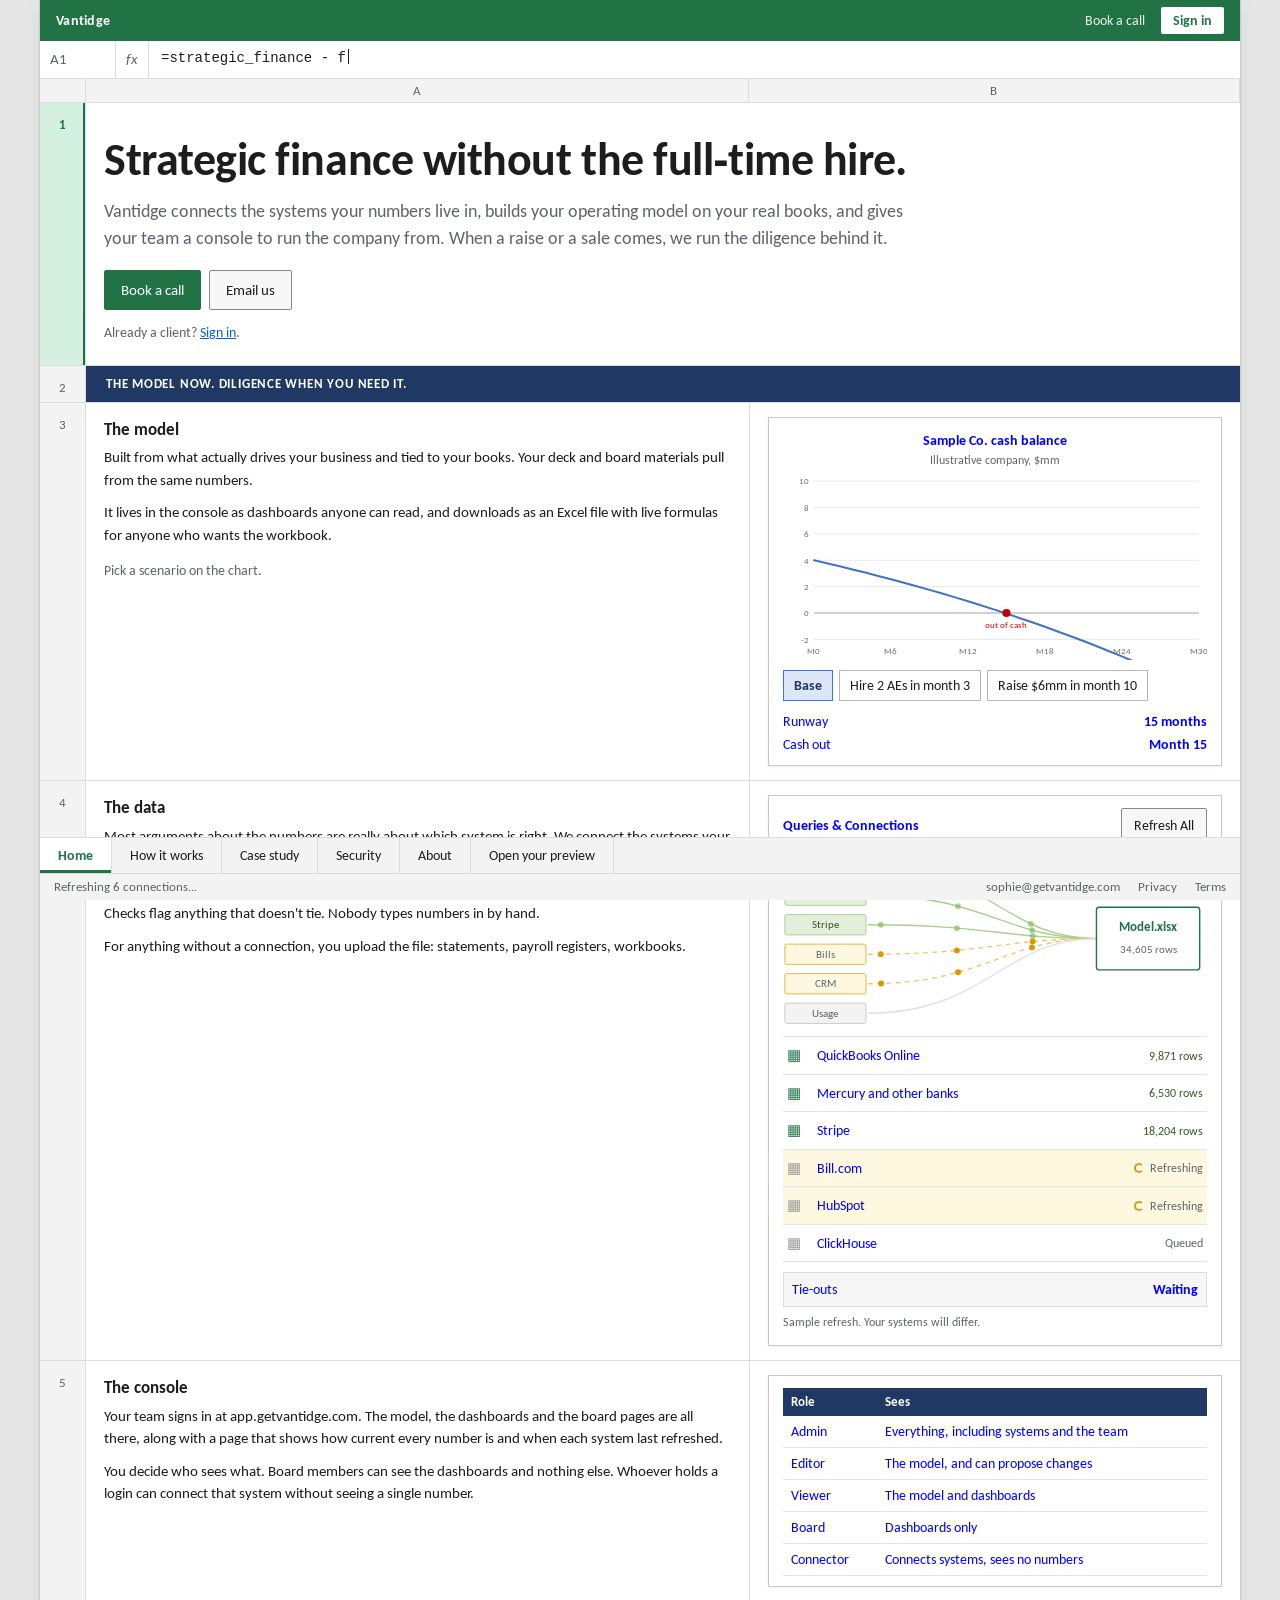
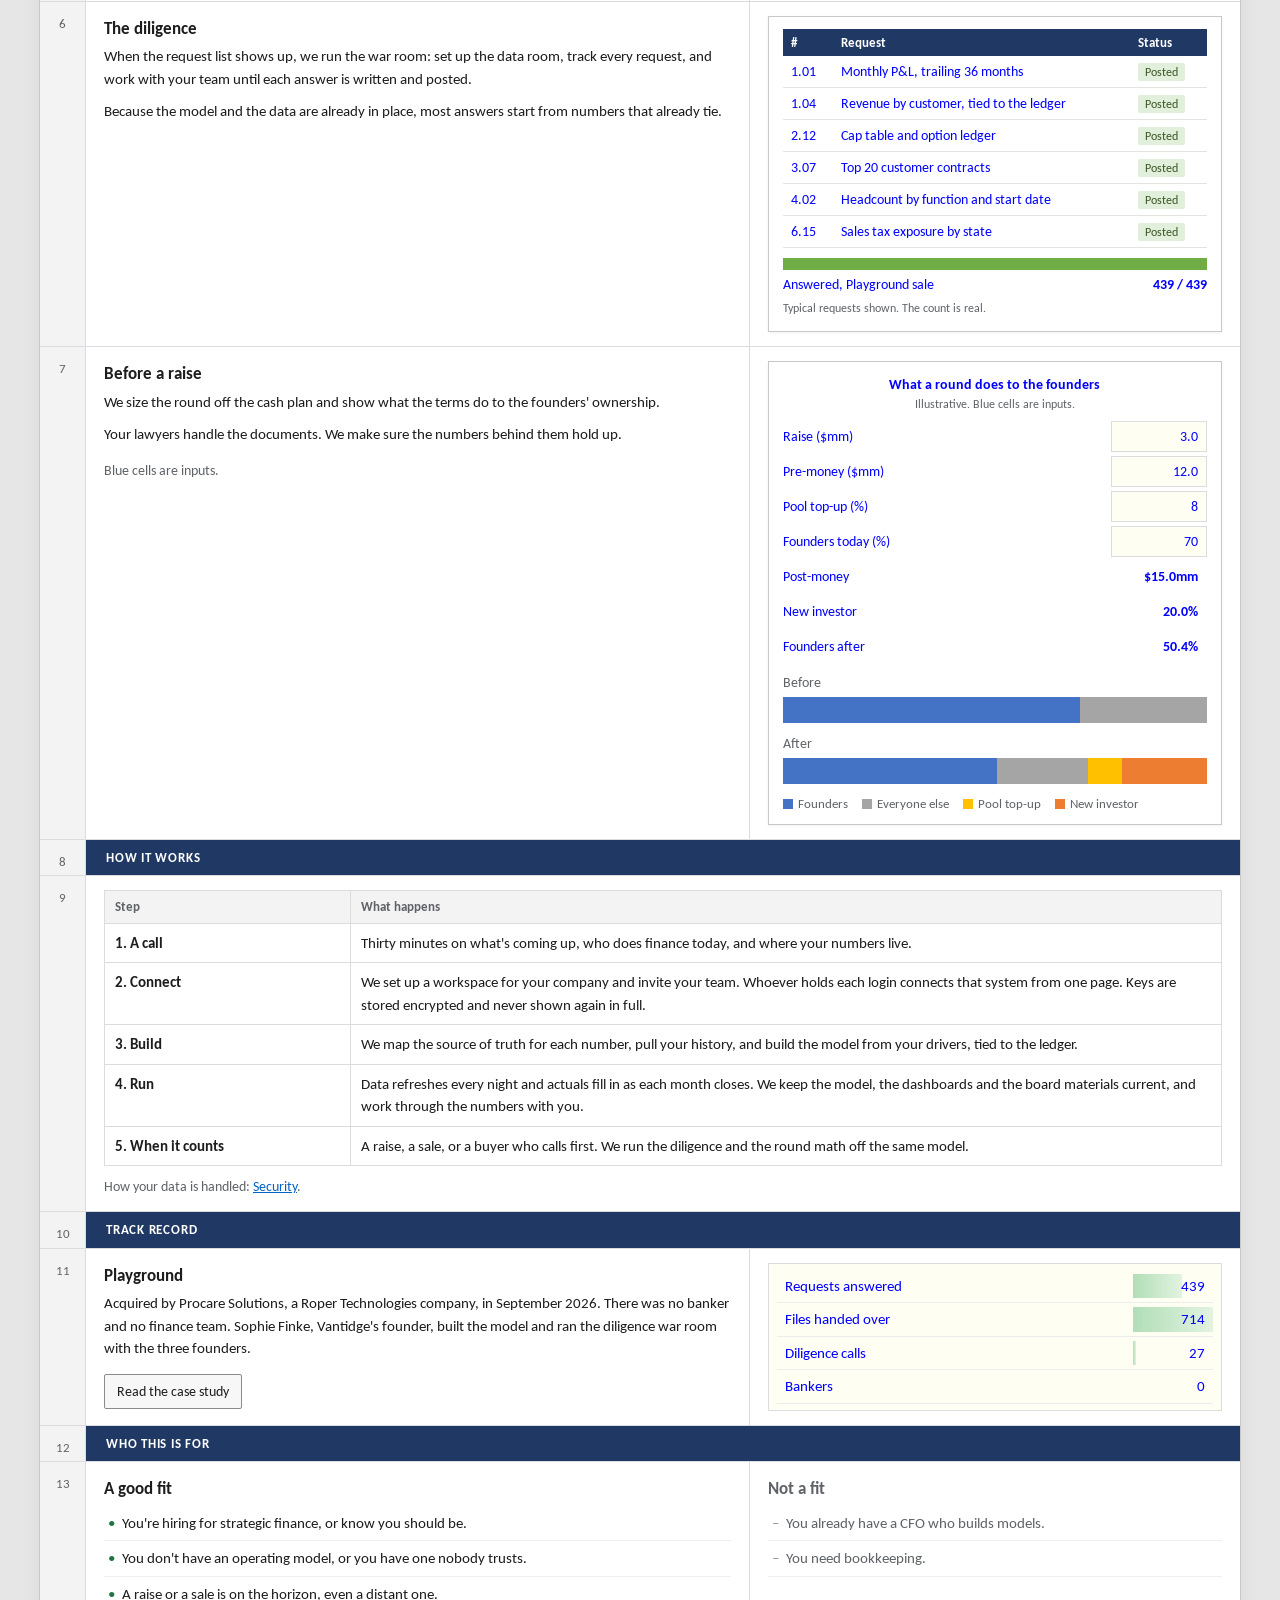
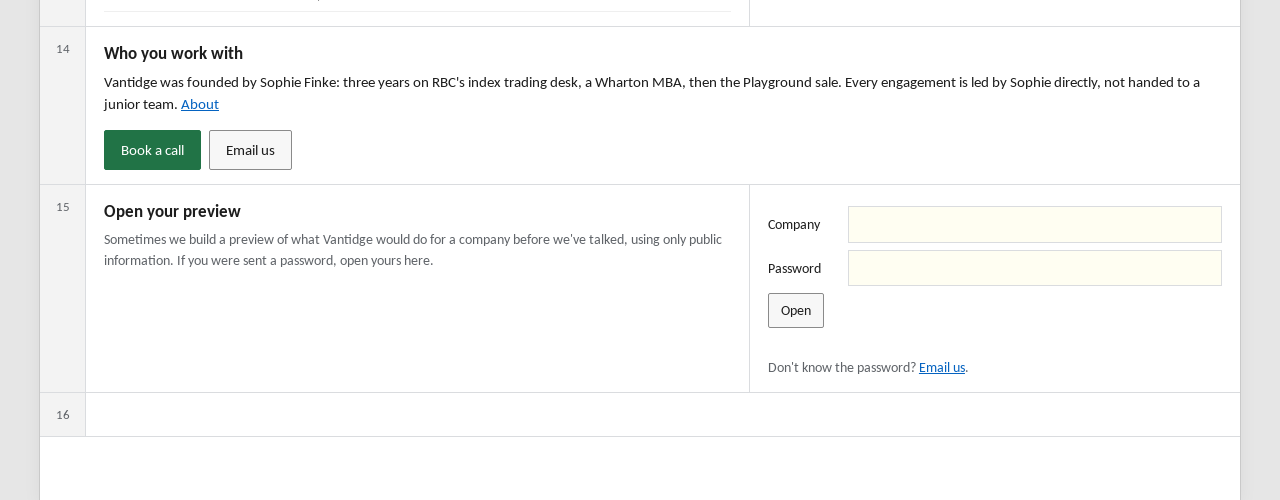
==== commit 1bc8a1f8: "Company voice: "we" and Vantidge for the service, Sophie in the third person for the track record Th" ====
--- a/index.html
+++ b/index.html
@@ -37,8 +37,8 @@
     <div class="row" data-ref="A1" data-fx="=strategic_finance - full_time_hire">
       <div class="cell hero" tabindex="0" data-fx="=strategic_finance - full_time_hire">
         <h1>Strategic finance without the full&#8209;time&nbsp;hire.</h1>
-        <p class="lede">I connect the systems your numbers live in, build your operating model on your real books, and give your team a console to run the company from. When a raise or a sale comes, I run the diligence behind it.</p>
-        <p class="ctas"><a class="btn go" href="https://calendly.com/sophie-getvantidge/30min" target="_blank" rel="noopener">Book a call</a><a class="btn" href="mailto:sophie@getvantidge.com?subject=What%27s%20coming%20up">Email me</a></p>
+        <p class="lede">Vantidge connects the systems your numbers live in, builds your operating model on your real books, and gives your team a console to run the company from. When a raise or a sale comes, we run the diligence behind it.</p>
+        <p class="ctas"><a class="btn go" href="https://calendly.com/sophie-getvantidge/30min" target="_blank" rel="noopener">Book a call</a><a class="btn" href="mailto:sophie@getvantidge.com?subject=What%27s%20coming%20up">Email us</a></p>
         <p class="runby">Already a client? <a href="https://app.getvantidge.com">Sign in</a>.</p>
       </div>
     </div>
@@ -50,7 +50,7 @@
     <div class="row two" data-ref="A3" data-fx="=FORECAST(drivers, tie_out = TRUE)">
       <div class="cell" tabindex="0" data-fx="=FORECAST(drivers, tie_out = TRUE)">
         <h3>The model</h3>
-        <p>I build it from what actually drives your business and tie it to your books. Your deck and board materials pull from the same numbers.</p>
+        <p>Built from what actually drives your business and tied to your books. Your deck and board materials pull from the same numbers.</p>
         <p>It lives in the console as dashboards anyone can read, and downloads as an Excel file with live formulas for anyone who wants the workbook.</p>
         <p class="muted small" style="margin-top:14px">Pick a scenario on the chart.</p>
       </div>
@@ -76,8 +76,8 @@
     <div class="row two" data-ref="A4" data-fx="=REFRESH.ALL(sources)">
       <div class="cell" tabindex="0" data-fx="=REFRESH.ALL(sources)">
         <h3>The data</h3>
-        <p>Most arguments about the numbers are really about which system is right. I connect the systems your numbers live in and pull them into one place every night.</p>
-        <p>Then I map which system is the source of truth for each number, and the model reads from there. Checks flag anything that doesn't tie. Nobody types numbers in by hand.</p>
+        <p>Most arguments about the numbers are really about which system is right. We connect the systems your numbers live in and pull them into one place every night.</p>
+        <p>Then we map which system is the source of truth for each number, and the model reads from there. Checks flag anything that doesn't tie. Nobody types numbers in by hand.</p>
         <p>For anything without a connection, you upload the file: statements, payroll registers, workbooks.</p>
       </div>
       <div class="cell" tabindex="0" data-fx="=REFRESH.ALL(sources)">
@@ -125,7 +125,7 @@
     <div class="row two" data-ref="A6" data-fx="=COUNTIF(requests, &quot;answered&quot;)">
       <div class="cell" tabindex="0" data-fx="=COUNTIF(requests, &quot;answered&quot;)">
         <h3>The diligence</h3>
-        <p>When the request list shows up, I run the war room. I set up the data room and track every request. Then I work with your team until each answer is written and posted.</p>
+        <p>When the request list shows up, we run the war room: set up the data room, track every request, and work with your team until each answer is written and posted.</p>
         <p>Because the model and the data are already in place, most answers start from numbers that already tie.</p>
       </div>
       <div class="cell" tabindex="0" data-fx="=TRACKER(request_list)">
@@ -154,8 +154,8 @@
     <div class="row two" data-ref="A7" data-fx="=raise / (pre_money + raise)">
       <div class="cell" tabindex="0" data-fx="=raise / (pre_money + raise)">
         <h3>Before a raise</h3>
-        <p>I size the round off the cash plan and show what the terms do to the founders' ownership.</p>
-        <p>Your lawyers handle the documents. I make sure the numbers behind them hold up.</p>
+        <p>We size the round off the cash plan and show what the terms do to the founders' ownership.</p>
+        <p>Your lawyers handle the documents. We make sure the numbers behind them hold up.</p>
         <p class="muted small" style="margin-top:14px">Blue cells are inputs.</p>
       </div>
       <div class="cell" tabindex="0" data-fx="=founders * (1 - new_investor - pool_top_up)">
@@ -190,10 +190,10 @@
           <thead><tr><th>Step</th><th>What happens</th></tr></thead>
           <tbody>
             <tr><td><b>1. A call</b></td><td>Thirty minutes on what's coming up, who does finance today, and where your numbers live.</td></tr>
-            <tr><td><b>2. Connect</b></td><td>I set up a workspace for your company and invite your team. Whoever holds each login connects that system from one page. Keys are stored encrypted and never shown again in full.</td></tr>
-            <tr><td><b>3. Build</b></td><td>I map the source of truth for each number, pull your history, and build the model from your drivers, tied to the ledger.</td></tr>
-            <tr><td><b>4. Run</b></td><td>Data refreshes every night and actuals fill in as each month closes. I keep the model, the dashboards and the board materials current, and work through the numbers with you.</td></tr>
-            <tr><td><b>5. When it counts</b></td><td>A raise, a sale, or a buyer who calls first. I run the diligence and the round math off the same model.</td></tr>
+            <tr><td><b>2. Connect</b></td><td>We set up a workspace for your company and invite your team. Whoever holds each login connects that system from one page. Keys are stored encrypted and never shown again in full.</td></tr>
+            <tr><td><b>3. Build</b></td><td>We map the source of truth for each number, pull your history, and build the model from your drivers, tied to the ledger.</td></tr>
+            <tr><td><b>4. Run</b></td><td>Data refreshes every night and actuals fill in as each month closes. We keep the model, the dashboards and the board materials current, and work through the numbers with you.</td></tr>
+            <tr><td><b>5. When it counts</b></td><td>A raise, a sale, or a buyer who calls first. We run the diligence and the round math off the same model.</td></tr>
           </tbody>
         </table>
         <p class="muted small" style="margin-top:10px">How your data is handled: <a href="/security/">Security</a>.</p>
@@ -207,7 +207,7 @@
     <div class="row two" data-ref="A11" data-fx="=VLOOKUP(&quot;Playground&quot;, deals, 2, FALSE)">
       <div class="cell" tabindex="0" data-fx="=VLOOKUP(&quot;Playground&quot;, deals, 2, FALSE)">
         <h3>Playground</h3>
-        <p>Acquired by Procare Solutions, a Roper Technologies company, in September 2026. There was no banker and no finance team. I built the model and ran the diligence war room with the three founders.</p>
+        <p>Acquired by Procare Solutions, a Roper Technologies company, in September 2026. There was no banker and no finance team. Sophie Finke, Vantidge's founder, built the model and ran the diligence war room with the three founders.</p>
         <p style="margin-top:14px"><a class="btn" href="/case-study/">Read the case study</a></p>
       </div>
       <div class="cell" tabindex="0" data-fx="=SUM(B11:B13)">
@@ -246,8 +246,8 @@
     <div class="row" data-ref="A14" data-fx="=CONCAT(&quot;RBC&quot;, &quot;Wharton&quot;, &quot;Playground&quot;)">
       <div class="cell" tabindex="0" data-fx="=CONCAT(&quot;RBC&quot;, &quot;Wharton&quot;, &quot;Playground&quot;)">
         <h3>Who you work with</h3>
-        <p>Vantidge is Sophie Finke. Three years on RBC's index trading desk, a Wharton MBA, then the Playground sale. You work with me directly, not a junior team. <a href="/about/">About</a></p>
-        <p class="ctas" style="margin-top:14px"><a class="btn go" href="https://calendly.com/sophie-getvantidge/30min" target="_blank" rel="noopener">Book a call</a><a class="btn" href="mailto:sophie@getvantidge.com">Email me</a></p>
+        <p>Vantidge was founded by Sophie Finke: three years on RBC's index trading desk, a Wharton MBA, then the Playground sale. Every engagement is led by Sophie directly, not handed to a junior team. <a href="/about/">About</a></p>
+        <p class="ctas" style="margin-top:14px"><a class="btn go" href="https://calendly.com/sophie-getvantidge/30min" target="_blank" rel="noopener">Book a call</a><a class="btn" href="mailto:sophie@getvantidge.com">Email us</a></p>
       </div>
     </div>
 
@@ -255,7 +255,7 @@
     <div class="row two" data-ref="A15" data-fx="=OPEN(company, password)">
       <div class="cell" tabindex="0" data-fx="=OPEN(company, password)">
         <h3>Open your preview</h3>
-        <p class="muted small">Sometimes I build a preview of what I'd do for a company before we've talked, using only public information. If I sent you a password, open yours here.</p>
+        <p class="muted small">Sometimes we build a preview of what Vantidge would do for a company before we've talked, using only public information. If you were sent a password, open yours here.</p>
       </div>
       <div class="cell door" id="door" tabindex="0" data-fx="=OPEN(company, password)">
         <form id="f" autocomplete="off">
@@ -264,7 +264,7 @@
           <button class="btn" type="submit" id="go">Open</button>
           <p id="msg" role="status"></p>
         </form>
-        <p class="muted small">Don't know the password? <a id="ask" href="mailto:sophie@getvantidge.com">Email me</a>.</p>
+        <p class="muted small">Don't know the password? <a id="ask" href="mailto:sophie@getvantidge.com">Email us</a>.</p>
       </div>
     </div>
 
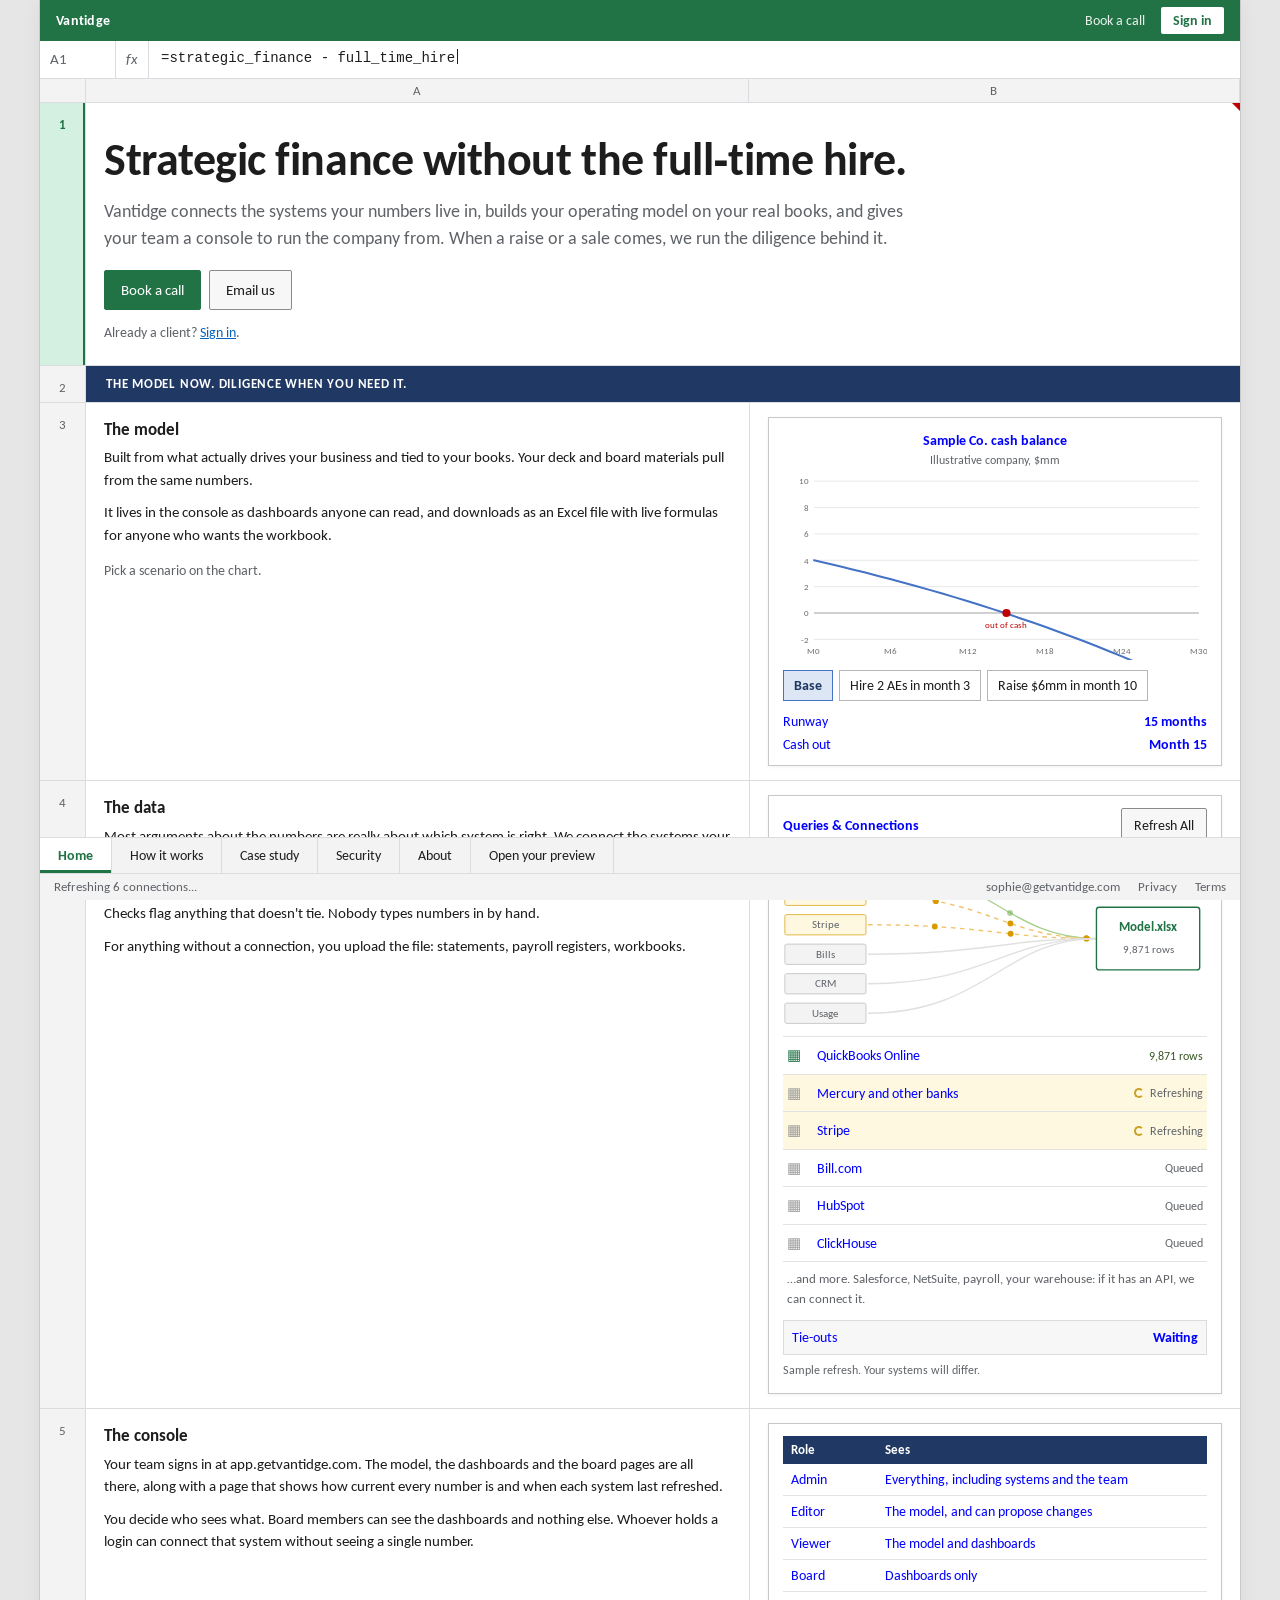
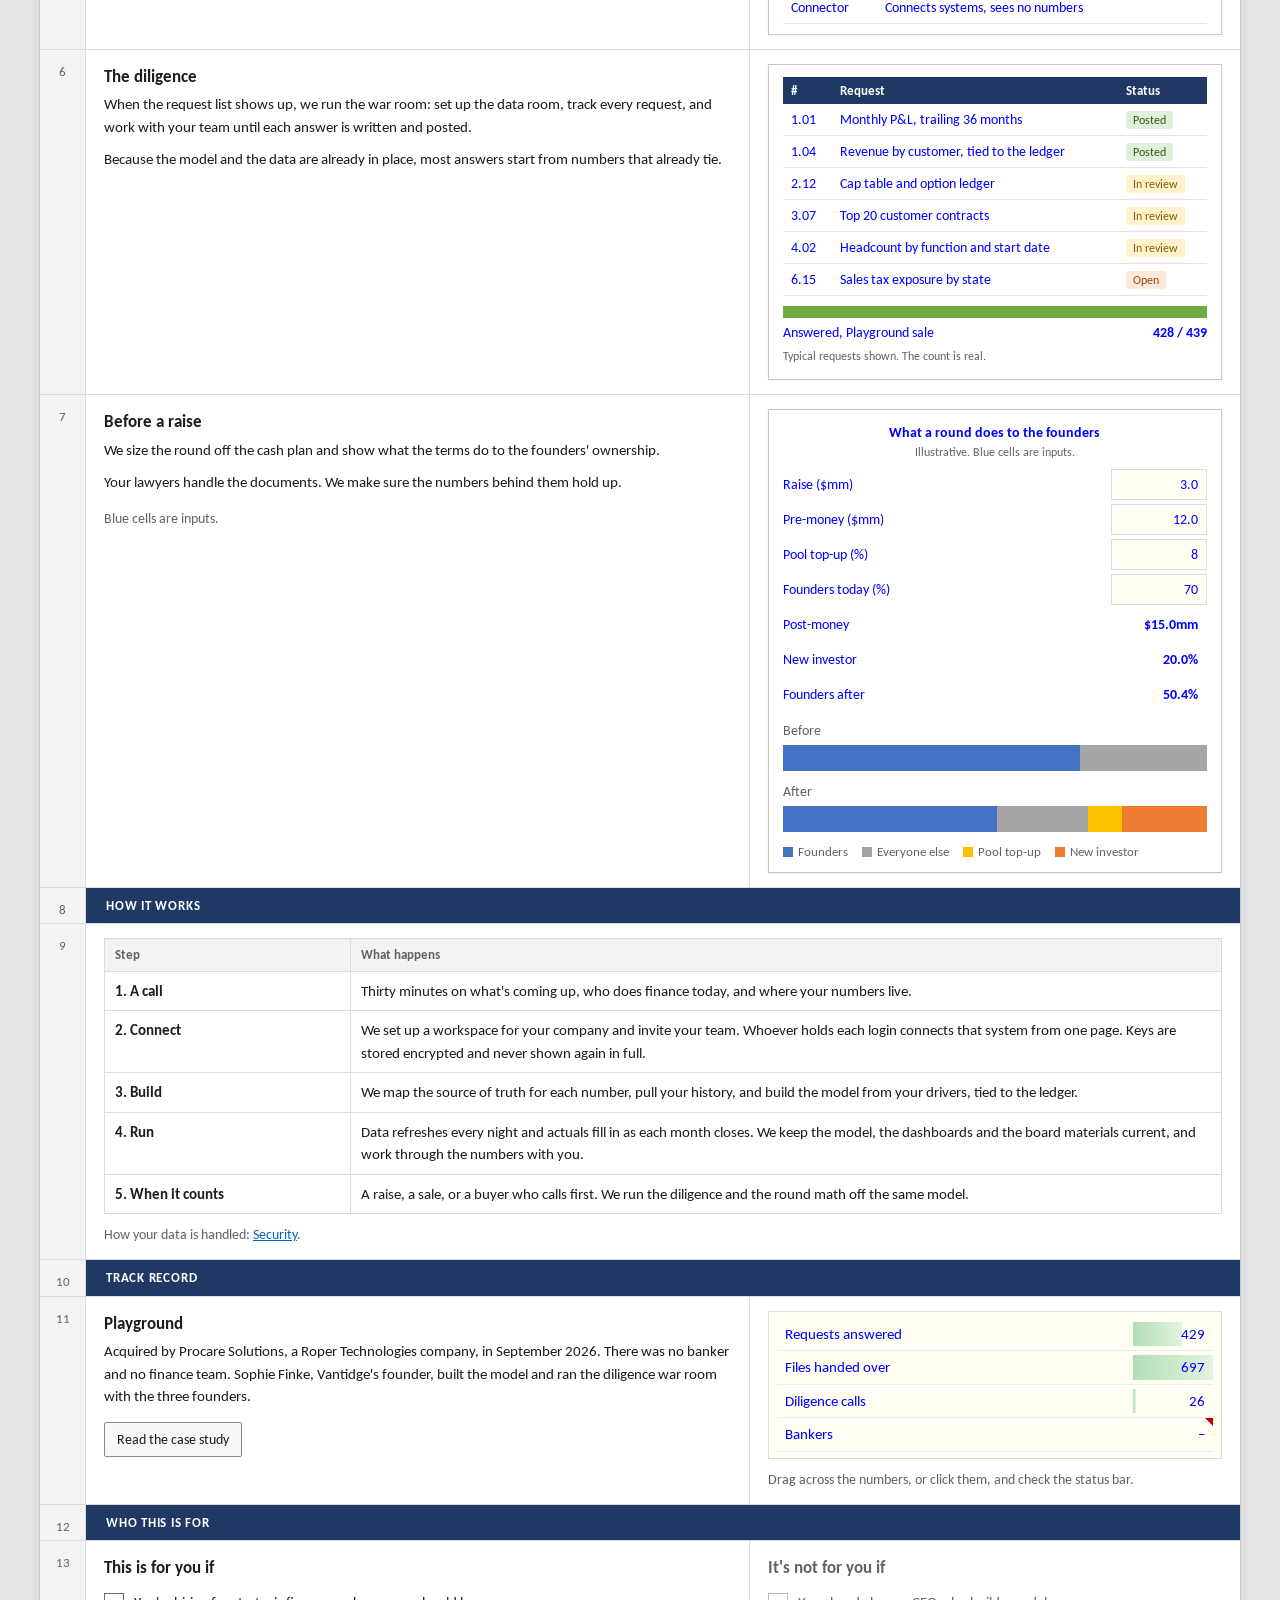
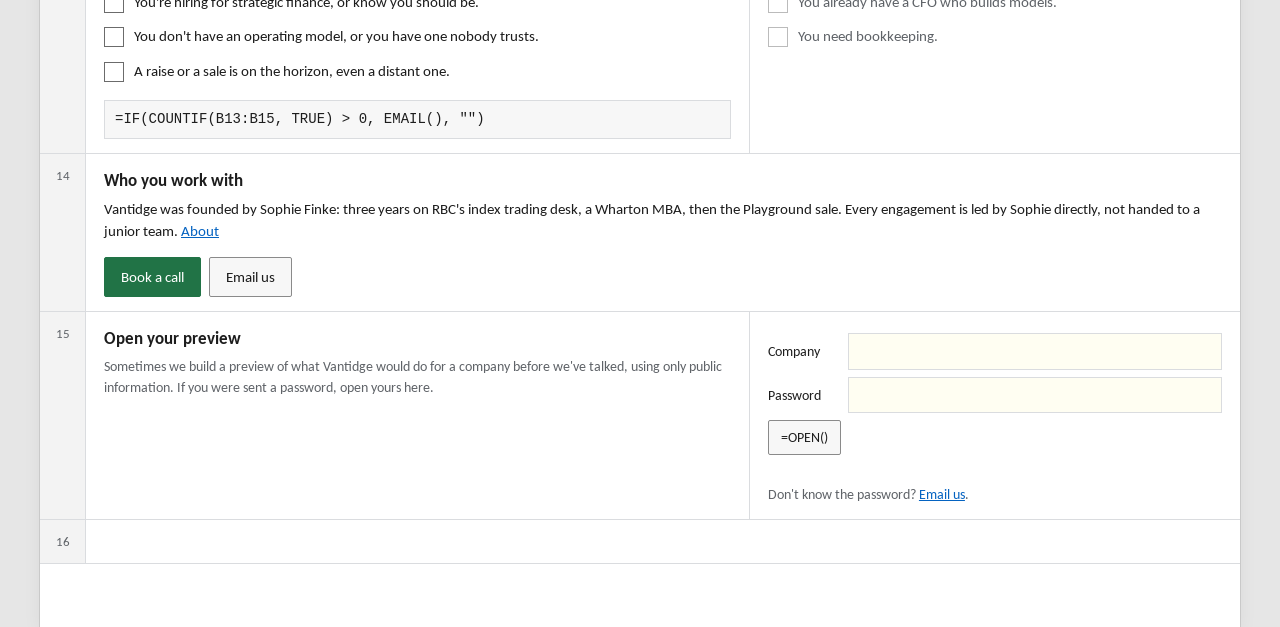
==== commit 8f0ab465: "Put the personality back, list "and more" systems, open every console from the door - Back: joke for" ====
--- a/index.html
+++ b/index.html
@@ -20,7 +20,7 @@
   <link rel="preconnect" href="https://fonts.googleapis.com">
   <link rel="preconnect" href="https://fonts.gstatic.com" crossorigin>
   <link href="https://fonts.googleapis.com/css2?family=Carlito:ital,wght@0,400;0,700;1,400&display=swap" rel="stylesheet">
-  <link rel="stylesheet" href="/xl.css?v=11">
+  <link rel="stylesheet" href="/xl.css?v=12">
 </head>
 <body>
 <div class="app">
@@ -35,11 +35,12 @@
 
     <div class="rn">1</div>
     <div class="row" data-ref="A1" data-fx="=strategic_finance - full_time_hire">
-      <div class="cell hero" tabindex="0" data-fx="=strategic_finance - full_time_hire">
+      <div class="cell hero has-note" tabindex="0" data-fx="=strategic_finance - full_time_hire">
         <h1>Strategic finance without the full&#8209;time&nbsp;hire.</h1>
         <p class="lede">Vantidge connects the systems your numbers live in, builds your operating model on your real books, and gives your team a console to run the company from. When a raise or a sale comes, we run the diligence behind it.</p>
         <p class="ctas"><a class="btn go" href="https://calendly.com/sophie-getvantidge/30min" target="_blank" rel="noopener">Book a call</a><a class="btn" href="mailto:sophie@getvantidge.com?subject=What%27s%20coming%20up">Email us</a></p>
         <p class="runby">Already a client? <a href="https://app.getvantidge.com">Sign in</a>.</p>
+        <div class="note"><b>Sophie Finke:</b>Blue cells are inputs. Black cells are formulas. Click around.</div>
       </div>
     </div>
 
@@ -92,6 +93,7 @@
             <li data-rows="3,412"><span class="qi">&#9638;</span><span class="qn">HubSpot<small>deals and pipeline</small></span><span class="qs">Not loaded</span></li>
             <li data-rows="52,960"><span class="qi">&#9638;</span><span class="qn">ClickHouse<small>product usage</small></span><span class="qs">Not loaded</span></li>
           </ul>
+          <div class="qmore">&hellip;and more. Salesforce, NetSuite, payroll, your warehouse: if it has an API, we can connect it.</div>
           <div class="qtie" id="qtie"><span>Tie-outs</span><b id="qtieV">&nbsp;</b></div>
           <div class="cs" style="text-align:left;margin-top:6px">Sample refresh. Your systems will differ.</div>
         </div>
@@ -215,29 +217,31 @@
           <span>Requests answered</span><span class="v" data-n="439"><i class="db"></i><span>0</span></span>
           <span>Files handed over</span><span class="v" data-n="714"><i class="db"></i><span>0</span></span>
           <span>Diligence calls</span><span class="v" data-n="27"><i class="db"></i><span>0</span></span>
-          <span>Bankers</span><span class="v"><span>0</span></span>
-        </div>
+          <span>Bankers</span><span class="v has-note" tabindex="0"><span>&ndash;</span><div class="note"><b>Sophie Finke:</b>Not a blank cell. Zero bankers.</div></span>
+        </div>
+        <p class="muted small" style="margin-top:10px">Drag across the numbers, or click them, and check the status bar.</p>
       </div>
     </div>
 
     <div class="rn">12</div>
-    <div class="row bar" data-ref="A12" data-fx="=FIT(company)">Who this is for</div>
+    <div class="row bar" data-ref="A12" data-fx="=IF(COUNTIF(B13:B15, TRUE) &gt; 0, EMAIL(), &quot;&quot;)">Who this is for</div>
 
     <div class="rn">13</div>
-    <div class="row two" data-ref="A13" data-fx="=FIT(company)">
-      <div class="cell" tabindex="0" data-fx="=FIT(company)">
-        <h3>A good fit</h3>
-        <ul class="off">
-          <li>You're hiring for strategic finance, or know you should be.</li>
-          <li>You don't have an operating model, or you have one nobody trusts.</li>
-          <li>A raise or a sale is on the horizon, even a distant one.</li>
+    <div class="row two" data-ref="A13" data-fx="=IF(COUNTIF(B13:B15, TRUE) &gt; 0, EMAIL(), &quot;&quot;)">
+      <div class="cell" tabindex="0" data-fx="=IF(COUNTIF(B13:B15, TRUE) &gt; 0, EMAIL(), &quot;&quot;)">
+        <h3>This is for you if</h3>
+        <ul class="chk" id="chk">
+          <li><button class="box" aria-pressed="false" aria-label="Tick"><svg viewBox="0 0 16 16"><path d="M3 8.5l3.2 3L13 4.5"/></svg></button><span>You're hiring for strategic finance, or know you should be.</span></li>
+          <li><button class="box" aria-pressed="false" aria-label="Tick"><svg viewBox="0 0 16 16"><path d="M3 8.5l3.2 3L13 4.5"/></svg></button><span>You don't have an operating model, or you have one nobody trusts.</span></li>
+          <li><button class="box" aria-pressed="false" aria-label="Tick"><svg viewBox="0 0 16 16"><path d="M3 8.5l3.2 3L13 4.5"/></svg></button><span>A raise or a sale is on the horizon, even a distant one.</span></li>
         </ul>
-      </div>
-      <div class="cell" tabindex="0" data-fx="=NOT(FIT(company))">
-        <h3 class="muted">Not a fit</h3>
-        <ul class="off not">
-          <li>You already have a CFO who builds models.</li>
-          <li>You need bookkeeping.</li>
+        <div class="fit" id="fit">=IF(COUNTIF(B13:B15, TRUE) &gt; 0, EMAIL(), "")</div>
+      </div>
+      <div class="cell" tabindex="0" data-fx="=NOT(fit)">
+        <h3 class="muted">It's not for you if</h3>
+        <ul class="chk not">
+          <li><span class="box" style="border-color:#bbb"></span><span>You already have a CFO who builds models.</span></li>
+          <li><span class="box" style="border-color:#bbb"></span><span>You need bookkeeping.</span></li>
         </ul>
       </div>
     </div>
@@ -261,7 +265,7 @@
         <form id="f" autocomplete="off">
           <div class="field"><label for="co">Company</label><input id="co" name="co" required></div>
           <div class="field"><label for="pw">Password</label><input id="pw" name="pw" type="password" required></div>
-          <button class="btn" type="submit" id="go">Open</button>
+          <button class="btn" type="submit" id="go">=OPEN()</button>
           <p id="msg" role="status"></p>
         </form>
         <p class="muted small">Don't know the password? <a id="ask" href="mailto:sophie@getvantidge.com">Email us</a>.</p>
@@ -277,8 +281,8 @@
   </div>
 </div>
 
-<script src="/see-your-company/specs.js?v=11"></script>
-<script src="/door.js?v=11"></script>
-<script src="/xl.js?v=11"></script>
+<script src="/see-your-company/specs.js?v=12"></script>
+<script src="/door.js?v=12"></script>
+<script src="/xl.js?v=12"></script>
 </body>
 </html>
--- a/xl.css
+++ b/xl.css
@@ -298,3 +298,4 @@
 .sec li { margin-bottom: 4px; }
 .sec p { max-width: 780px; }
 @media (max-width: 800px) { .steps td:first-child { white-space: normal; width: 34%; } .tnav { gap: 10px; } }
+.qmore { font-size: 13px; color: var(--muted); padding: 7px 4px 2px; }
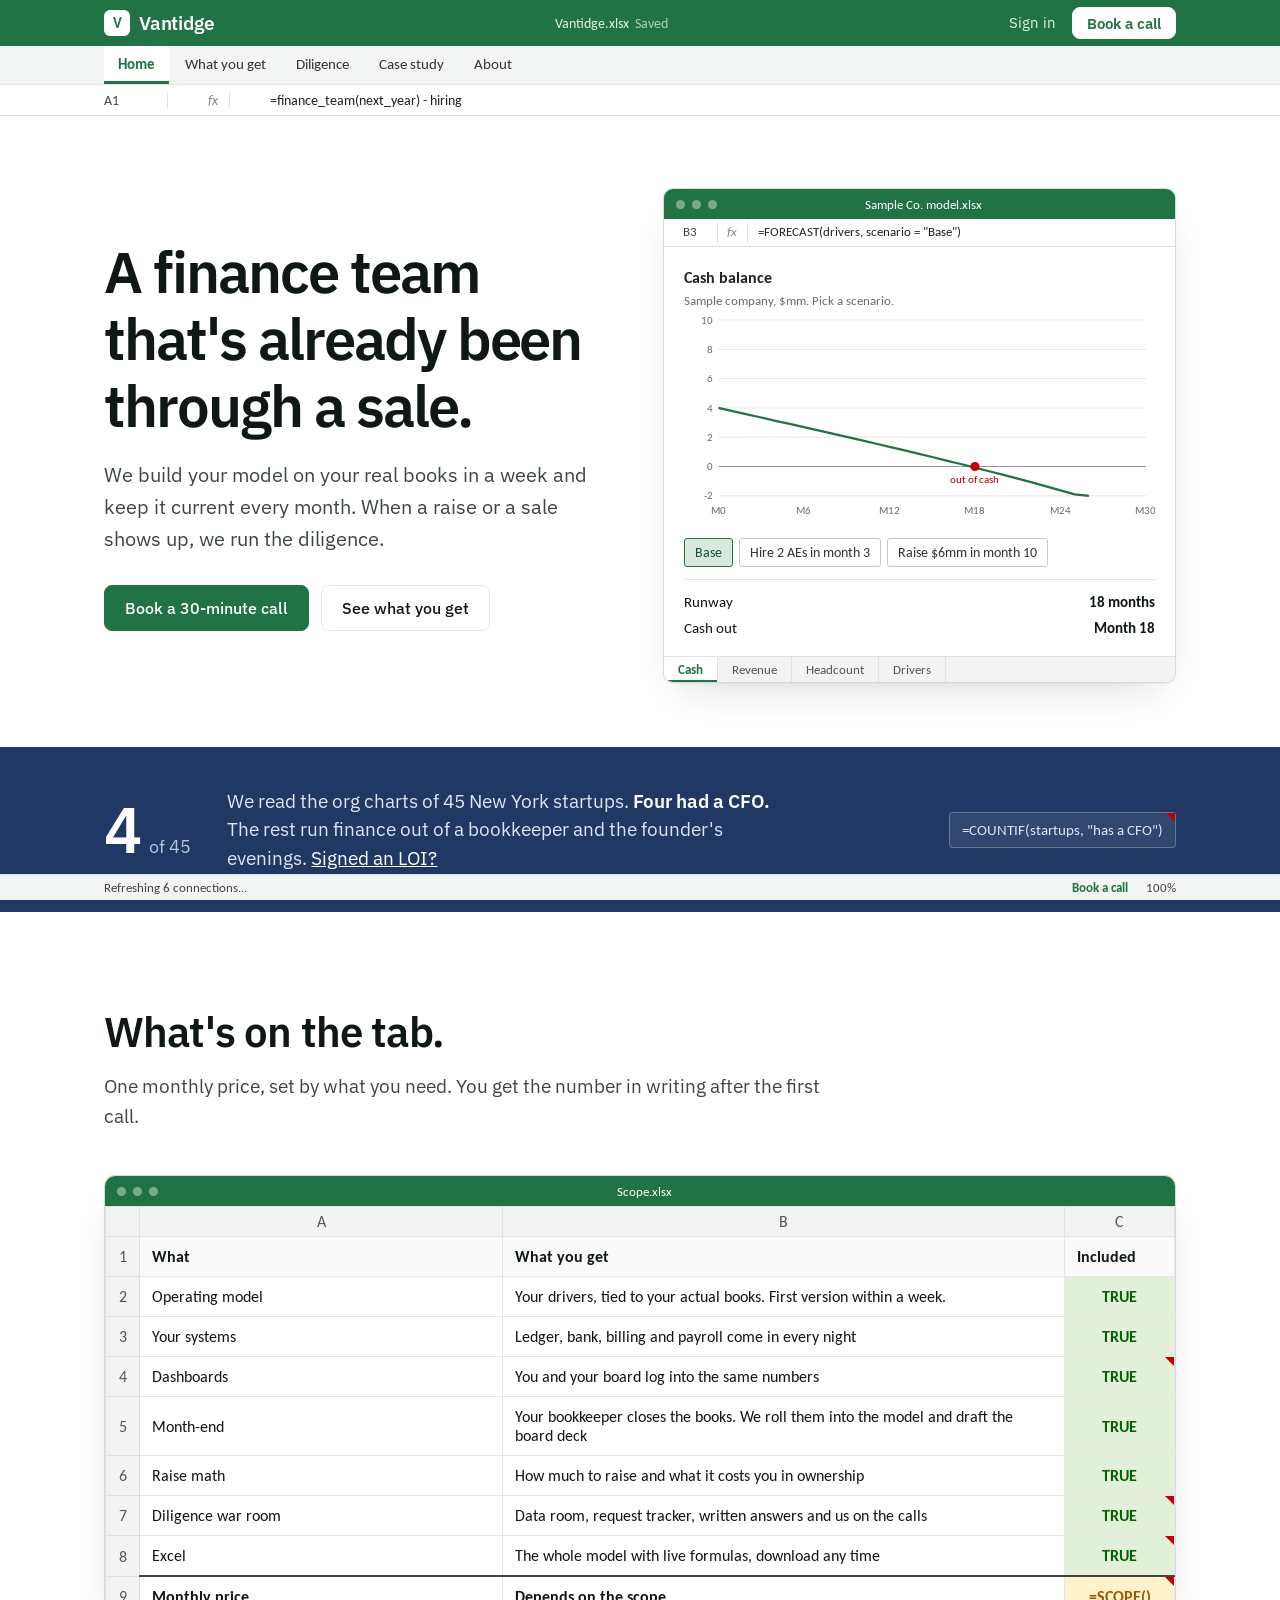
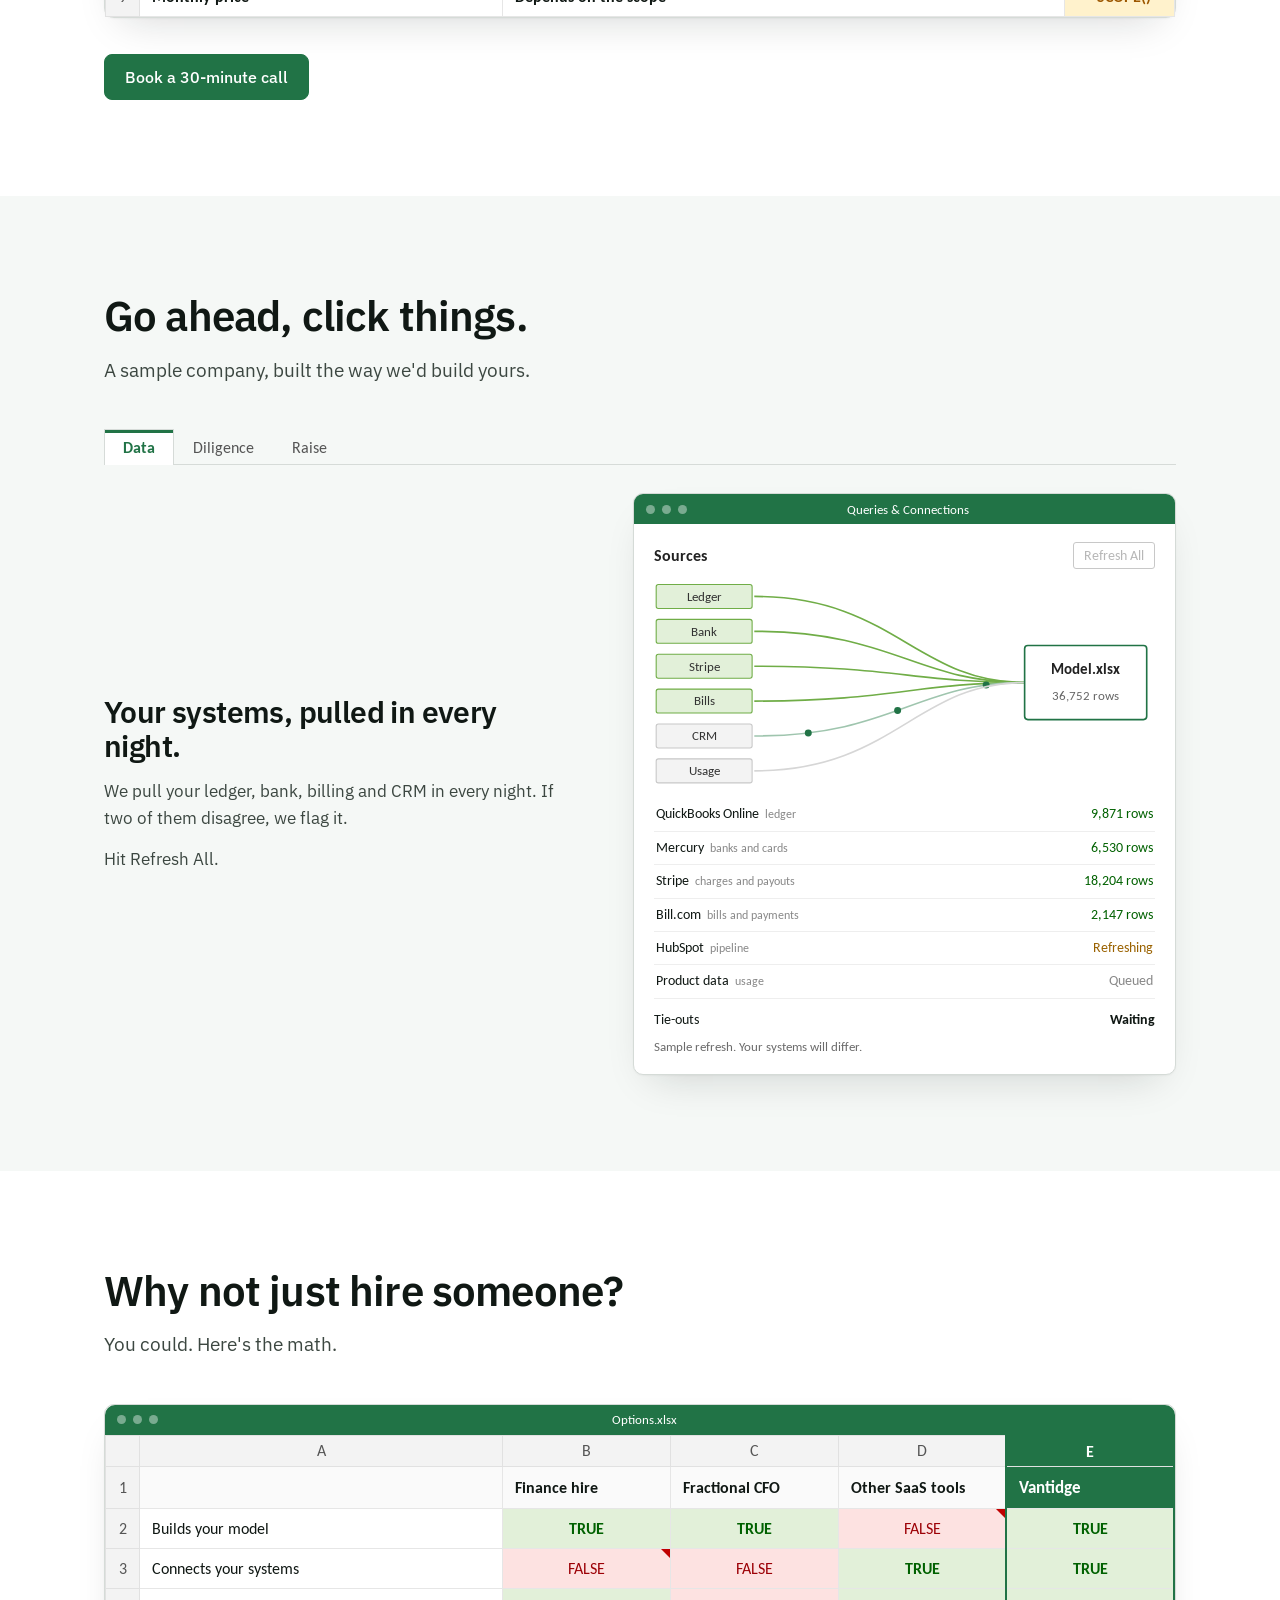
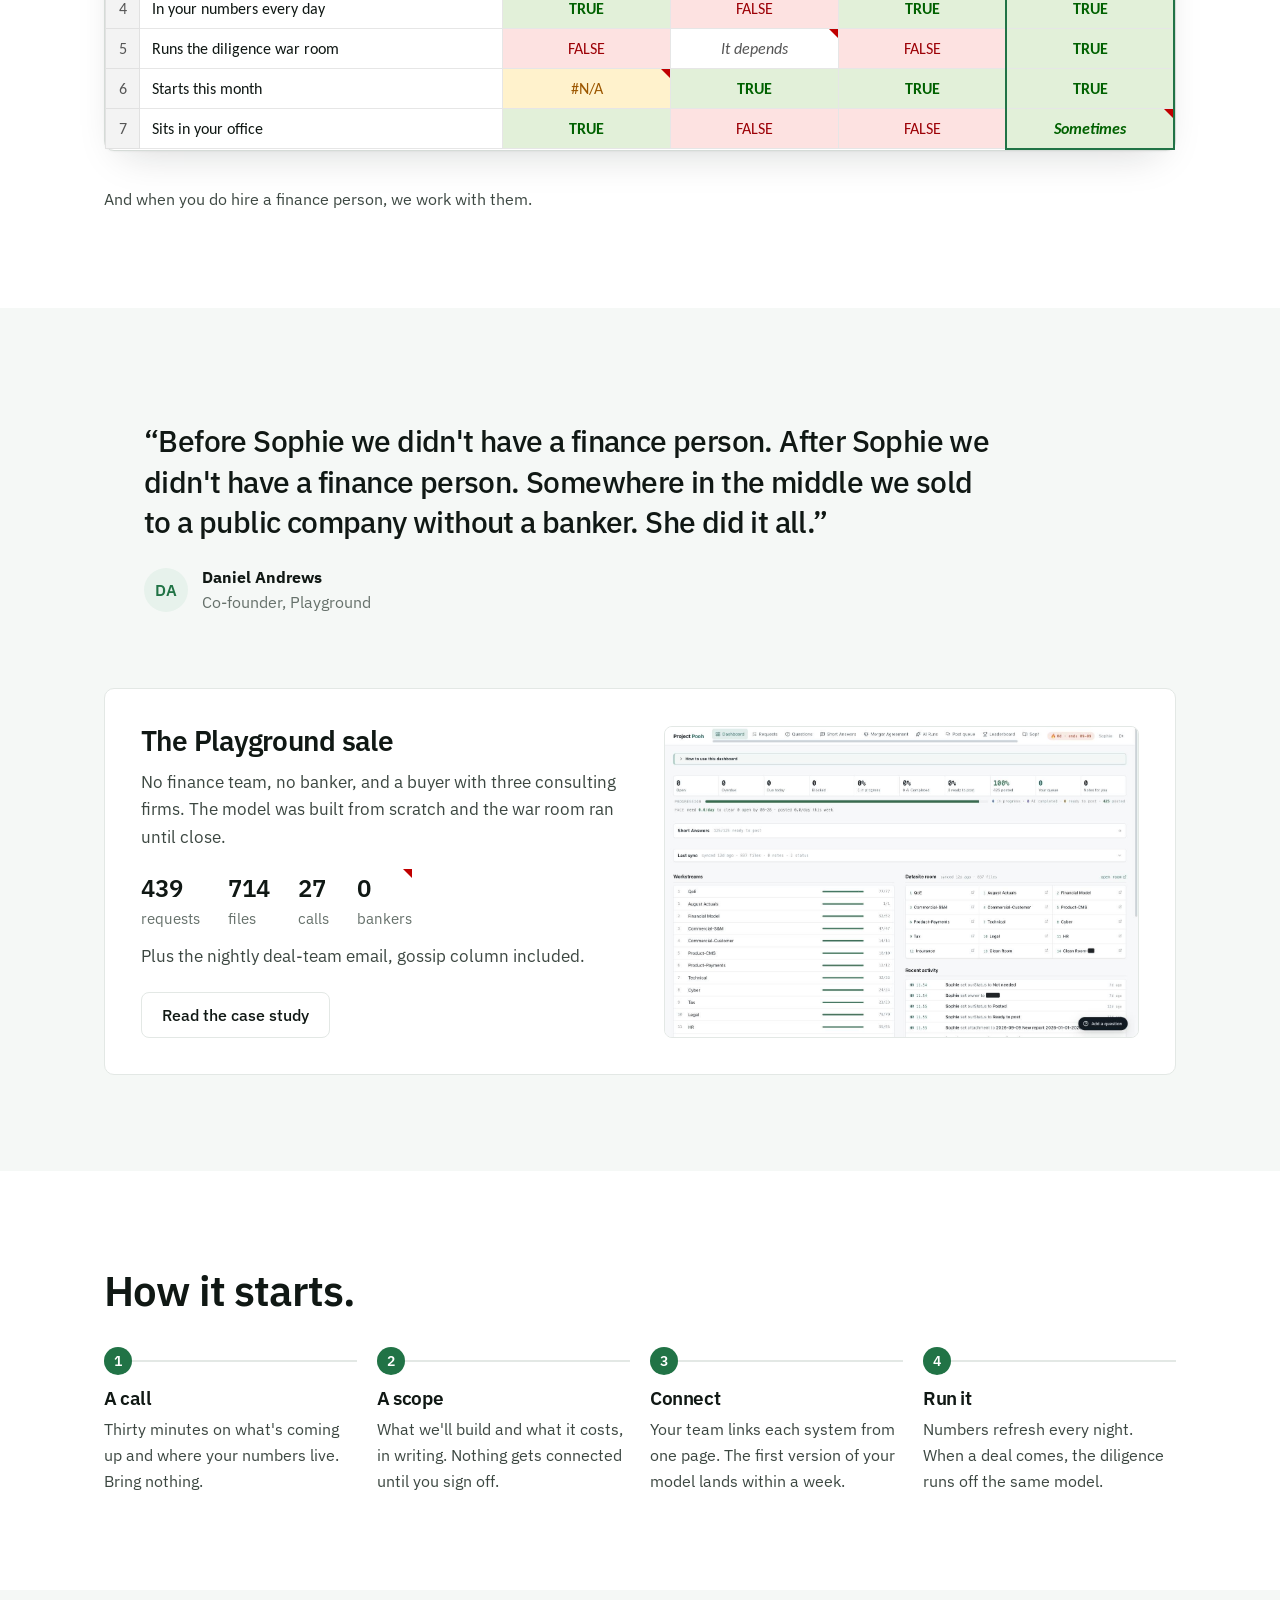
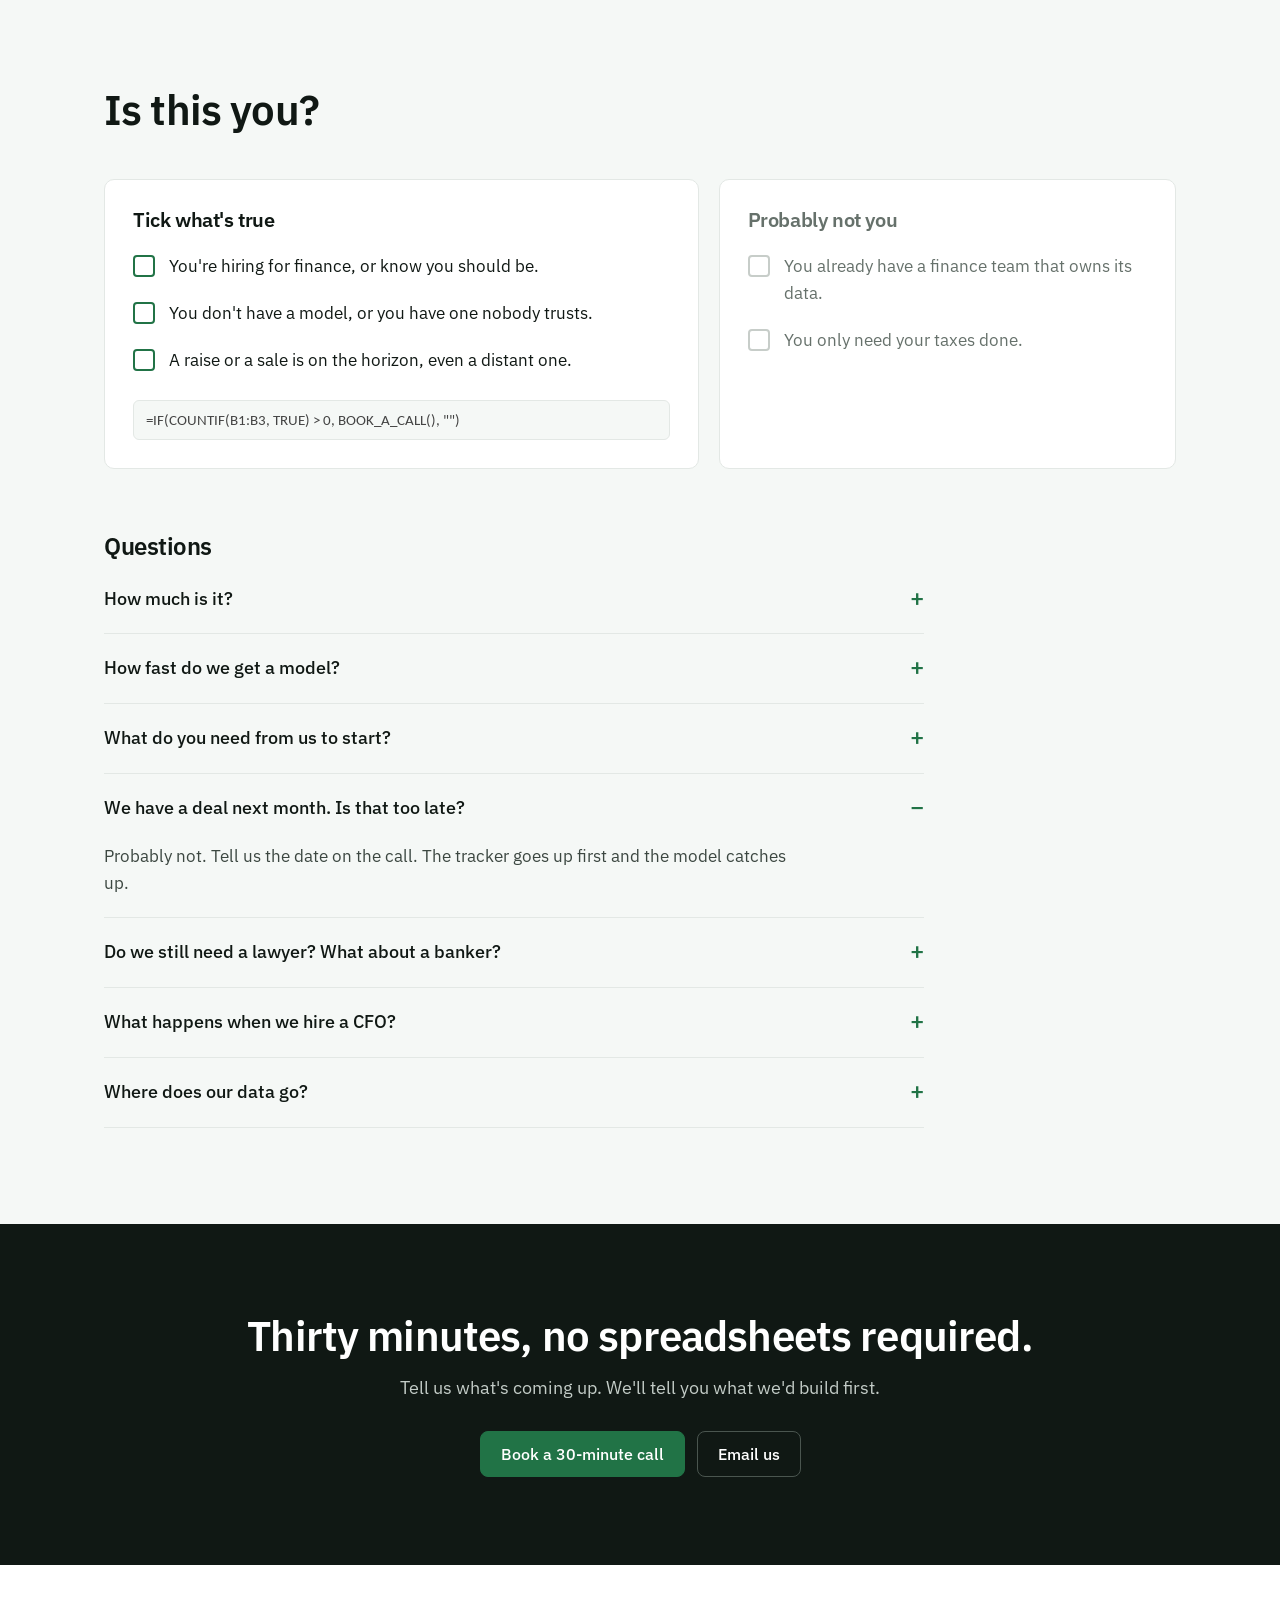
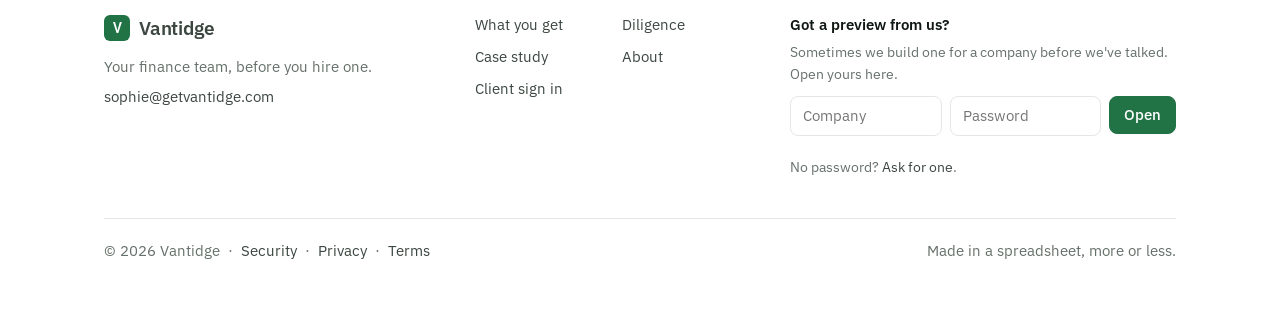
==== commit 1733fe8b: "Startup redesign: company-first homepage, Excel chrome, diligence page - New homepage: rotating hero" ====
--- a/index.html
+++ b/index.html
@@ -3,286 +3,358 @@
 <head>
   <meta charset="UTF-8">
   <meta name="viewport" content="width=device-width, initial-scale=1.0">
-  <title>Vantidge</title>
-  <meta name="description" content="Strategic finance without the full-time hire. Your systems connected, an operating model on your real books, and a console your team signs into. Diligence and raise support when you need it.">
+  <title>Vantidge: your finance team, before you hire one</title>
+  <meta name="description" content="Vantidge builds your operating model on your real books and keeps it current. When a raise or a sale shows up, we run the diligence.">
   <meta property="og:title" content="Vantidge">
-  <meta property="og:description" content="Strategic finance without the full-time hire. Your systems connected, an operating model on your real books, and a console your team signs into.">
+  <meta property="og:description" content="Your finance team, before you hire one.">
   <meta property="og:url" content="https://getvantidge.com/">
   <meta property="og:type" content="website">
   <meta property="og:site_name" content="Vantidge">
   <meta property="og:image" content="https://getvantidge.com/og.png">
   <meta property="og:image:width" content="1200">
   <meta property="og:image:height" content="630">
-  <meta property="og:image:alt" content="Vantidge. Strategic finance without the full-time hire.">
+  <meta property="og:image:alt" content="Vantidge. Your finance team, before you hire one.">
   <meta name="twitter:card" content="summary_large_image">
   <meta name="twitter:image" content="https://getvantidge.com/og.png">
-  <link rel="icon" href="data:image/svg+xml,<svg xmlns='http://www.w3.org/2000/svg' viewBox='0 0 32 32'><rect width='32' height='32' rx='4' fill='%23217346'/><text x='16' y='23' font-family='Arial' font-weight='700' font-size='19' fill='white' text-anchor='middle'>V</text></svg>">
+  <link rel="icon" href="data:image/svg+xml,<svg xmlns='http://www.w3.org/2000/svg' viewBox='0 0 32 32'><rect width='32' height='32' rx='6' fill='%23217346'/><text x='16' y='23' font-family='Arial' font-weight='700' font-size='19' fill='white' text-anchor='middle'>V</text></svg>">
   <link rel="preconnect" href="https://fonts.googleapis.com">
   <link rel="preconnect" href="https://fonts.gstatic.com" crossorigin>
-  <link href="https://fonts.googleapis.com/css2?family=Carlito:ital,wght@0,400;0,700;1,400&display=swap" rel="stylesheet">
-  <link rel="stylesheet" href="/xl.css?v=12">
+  <link href="https://fonts.googleapis.com/css2?family=Carlito:wght@400;700&family=IBM+Plex+Sans:wght@400;500;600&display=swap" rel="stylesheet">
+  <link rel="stylesheet" href="/site.css?v=4">
 </head>
 <body>
-<div class="app">
-
-  <div class="top">
-    <div class="title"><a class="brand" href="/">Vantidge</a><nav class="tnav"><a class="hide-sm" href="https://calendly.com/sophie-getvantidge/30min" target="_blank" rel="noopener">Book a call</a><a class="tsign" href="https://app.getvantidge.com">Sign in</a></nav></div>
-    <div class="fx"><div class="ref" id="ref">A1</div><div class="lbl">fx</div><div class="f" id="fx"></div></div>
-    <div class="colhdr"><div></div><div>A</div><div>B</div></div>
+<a class="skip" href="#main">Skip to content</a>
+
+<header class="hdr" id="hdr">
+  <div class="ttl"><div class="wrap">
+    <a class="logo" href="/"><i>V</i>Vantidge</a>
+    <span class="fname">Vantidge.xlsx<em>Saved</em></span>
+    <div class="right">
+      <a class="sign" href="https://app.getvantidge.com">Sign in</a>
+      <a class="btn sm book" href="https://calendly.com/sophie-getvantidge/30min">Book a call</a>
+    </div>
+  </div></div>
+  <nav class="ribbon" aria-label="Main"><div class="wrap">
+    <a href="/">Home</a>
+    <a href="/#included">What you get</a>
+    <a href="/diligence/">Diligence</a>
+    <a href="/case-study/">Case study</a>
+    <a href="/about/">About</a>
+  </div></nav>
+  <div class="fxrow"><div class="wrap"><span class="nb" id="ref">A1</span><span class="fl">fx</span><span class="fv" id="fx"></span></div></div>
+</header>
+
+<main id="main">
+
+  <section class="hero" data-ref="A1" data-fx="=finance_team(next_year) - hiring">
+    <div class="wrap">
+      <div>
+        <h1 id="heroH">A finance team that's already been through a sale.</h1>
+        <p class="sub">We build your model on your real books in a week and keep it current every month. When a raise or a sale shows up, we run the diligence.</p>
+        <div class="ctas">
+          <a class="btn go" href="https://calendly.com/sophie-getvantidge/30min">Book a 30-minute call</a>
+          <a class="btn" href="#included">See what you get</a>
+        </div>
+      </div>
+
+      <div class="wb" id="hwb">
+        <div class="tb"><i></i><i></i><i></i><span>Sample Co. model.xlsx</span></div>
+        <div class="fxb"><span class="rf" id="hRef">B3</span><span class="lb">fx</span><span class="fv" id="hFx">=FORECAST(drivers, scenario = "Base")</span></div>
+        <div class="bd">
+          <div class="sheet on" data-s="cash" id="cashChart">
+            <div class="ct">Cash balance</div>
+            <div class="cs">Sample company, $mm. Pick a scenario.</div>
+            <svg viewBox="0 0 520 230" id="cashSvg" role="img" aria-label="Cash balance chart for a sample company"></svg>
+            <div class="slicer" id="scen">
+              <button class="on" data-s="base">Base</button>
+              <button data-s="hire">Hire 2 AEs in month 3</button>
+              <button data-s="raise">Raise $6mm in month 10</button>
+            </div>
+            <div class="readout">
+              <span>Runway</span><span class="v" id="runway">&nbsp;</span>
+              <span>Cash out</span><span class="v" id="cashout">&nbsp;</span>
+            </div>
+          </div>
+          <div class="sheet" data-s="rev"><div class="ct">Revenue</div><div class="cs" style="margin-bottom:8px">$k. Click a cell.</div><table class="grid" id="gRev"></table></div>
+          <div class="sheet" data-s="hc"><div class="ct">Headcount</div><div class="cs" style="margin-bottom:8px">Click a cell.</div><table class="grid" id="gHc"></table></div>
+          <div class="sheet" data-s="drv"><div class="ct">Drivers</div><div class="cs" style="margin-bottom:8px">Blue cells are inputs. Change one, then check the Cash tab.</div><table class="grid" id="gDrv"></table></div>
+        </div>
+        <div class="tabs" id="hTabs"><button class="on" data-s="cash">Cash</button><button data-s="rev">Revenue</button><button data-s="hc">Headcount</button><button data-s="drv">Drivers</button></div>
+      </div>
+    </div>
+  </section>
+
+  <div class="proof cfo" data-ref="A9" data-fx="=COUNTIF(startups, &quot;has a CFO&quot;)">
+    <div class="wrap">
+      <div class="big"><span class="n">4</span><span class="of">of 45</span></div>
+      <p>We read the org charts of 45 New York startups. <b>Four had a CFO.</b> The rest run finance out of a bookkeeper and the founder's evenings. <a href="/diligence/">Signed an LOI?</a></p>
+      <div class="fxchip has-note" tabindex="0">=COUNTIF(startups, "has a CFO")<div class="note"><b>Note:</b>Checked against live job boards, team pages and TheOrg in September 2026. Three of the four were past Series B.</div></div>
+    </div>
   </div>
 
-  <div class="sheet" id="sheet">
-
-    <div class="rn">1</div>
-    <div class="row" data-ref="A1" data-fx="=strategic_finance - full_time_hire">
-      <div class="cell hero has-note" tabindex="0" data-fx="=strategic_finance - full_time_hire">
-        <h1>Strategic finance without the full&#8209;time&nbsp;hire.</h1>
-        <p class="lede">Vantidge connects the systems your numbers live in, builds your operating model on your real books, and gives your team a console to run the company from. When a raise or a sale comes, we run the diligence behind it.</p>
-        <p class="ctas"><a class="btn go" href="https://calendly.com/sophie-getvantidge/30min" target="_blank" rel="noopener">Book a call</a><a class="btn" href="mailto:sophie@getvantidge.com?subject=What%27s%20coming%20up">Email us</a></p>
-        <p class="runby">Already a client? <a href="https://app.getvantidge.com">Sign in</a>.</p>
-        <div class="note"><b>Sophie Finke:</b>Blue cells are inputs. Black cells are formulas. Click around.</div>
-      </div>
-    </div>
-
-    <div class="rn">2</div>
-    <div class="row bar" data-ref="A2" data-fx="=&quot;The model now. Diligence when you need it.&quot;">The model now. Diligence when you need it.</div>
-
-    <div class="rn">3</div>
-    <div class="row two" data-ref="A3" data-fx="=FORECAST(drivers, tie_out = TRUE)">
-      <div class="cell" tabindex="0" data-fx="=FORECAST(drivers, tie_out = TRUE)">
-        <h3>The model</h3>
-        <p>Built from what actually drives your business and tied to your books. Your deck and board materials pull from the same numbers.</p>
-        <p>It lives in the console as dashboards anyone can read, and downloads as an Excel file with live formulas for anyone who wants the workbook.</p>
-        <p class="muted small" style="margin-top:14px">Pick a scenario on the chart.</p>
-      </div>
-      <div class="cell" tabindex="0" data-fx="=CHART(cash_balance, scenario)">
-        <div class="chart rv" id="cashChart">
-          <div class="ct">Sample Co. cash balance</div>
-          <div class="cs">Illustrative company, $mm</div>
-          <svg viewBox="0 0 520 230" id="cashSvg" role="img" aria-label="Cash balance chart"></svg>
-          <div class="slicer" id="scen">
-            <button class="on" data-s="base">Base</button>
-            <button data-s="hire">Hire 2 AEs in month 3</button>
-            <button data-s="raise">Raise $6mm in month 10</button>
-          </div>
-          <div class="readout">
-            <span>Runway</span><span class="v" id="runway">&nbsp;</span>
-            <span>Cash out</span><span class="v" id="cashout">&nbsp;</span>
-          </div>
-        </div>
-      </div>
-    </div>
-
-    <div class="rn">4</div>
-    <div class="row two" data-ref="A4" data-fx="=REFRESH.ALL(sources)">
-      <div class="cell" tabindex="0" data-fx="=REFRESH.ALL(sources)">
-        <h3>The data</h3>
-        <p>Most arguments about the numbers are really about which system is right. We connect the systems your numbers live in and pull them into one place every night.</p>
-        <p>Then we map which system is the source of truth for each number, and the model reads from there. Checks flag anything that doesn't tie. Nobody types numbers in by hand.</p>
-        <p>For anything without a connection, you upload the file: statements, payroll registers, workbooks.</p>
-      </div>
-      <div class="cell" tabindex="0" data-fx="=REFRESH.ALL(sources)">
-        <div class="chart rv qc" id="qc">
-          <div class="qhead"><b>Queries &amp; Connections</b><button class="btn" id="qRefresh">Refresh All</button></div>
-          <svg class="qflow" id="qflow" viewBox="0 0 460 190" role="img" aria-label="Data flowing from six sources into the model"></svg>
-          <ul class="qlist">
-            <li data-rows="9,871"><span class="qi">&#9638;</span><span class="qn">QuickBooks Online<small>general ledger</small></span><span class="qs">Not loaded</span></li>
-            <li data-rows="6,530"><span class="qi">&#9638;</span><span class="qn">Mercury and other banks<small>every account and card</small></span><span class="qs">Not loaded</span></li>
-            <li data-rows="18,204"><span class="qi">&#9638;</span><span class="qn">Stripe<small>charges, payouts, fees</small></span><span class="qs">Not loaded</span></li>
-            <li data-rows="2,147"><span class="qi">&#9638;</span><span class="qn">Bill.com<small>bills and payments</small></span><span class="qs">Not loaded</span></li>
-            <li data-rows="3,412"><span class="qi">&#9638;</span><span class="qn">HubSpot<small>deals and pipeline</small></span><span class="qs">Not loaded</span></li>
-            <li data-rows="52,960"><span class="qi">&#9638;</span><span class="qn">ClickHouse<small>product usage</small></span><span class="qs">Not loaded</span></li>
-          </ul>
-          <div class="qmore">&hellip;and more. Salesforce, NetSuite, payroll, your warehouse: if it has an API, we can connect it.</div>
-          <div class="qtie" id="qtie"><span>Tie-outs</span><b id="qtieV">&nbsp;</b></div>
-          <div class="cs" style="text-align:left;margin-top:6px">Sample refresh. Your systems will differ.</div>
-        </div>
-      </div>
-    </div>
-
-    <div class="rn">5</div>
-    <div class="row two" data-ref="A5" data-fx="=CONSOLE(model, dashboards, board)">
-      <div class="cell" tabindex="0" data-fx="=CONSOLE(model, dashboards, board)">
-        <h3>The console</h3>
-        <p>Your team signs in at app.getvantidge.com. The model, the dashboards and the board pages are all there, along with a page that shows how current every number is and when each system last refreshed.</p>
-        <p>You decide who sees what. Board members can see the dashboards and nothing else. Whoever holds a login can connect that system without seeing a single number.</p>
-      </div>
-      <div class="cell" tabindex="0" data-fx="=ROLES(team)">
-        <div class="chart rv">
-          <table class="trk">
-            <thead><tr><th>Role</th><th>Sees</th></tr></thead>
+  <section id="included" data-ref="A12" data-fx="=SUM(everything) / month">
+    <div class="wrap">
+      <div class="sec-h">
+        <h2>What's on the tab.</h2>
+        <p>One monthly price, set by what you need. You get the number in writing after the first call.</p>
+      </div>
+      <div class="wb bigwb">
+        <div class="tb"><i></i><i></i><i></i><span>Scope.xlsx</span></div>
+        <div class="bd">
+          <table class="grid">
+            <colgroup><col style="width:34px"><col class="c1"><col><col style="width:110px"></colgroup>
+            <thead><tr><th class="rn"></th><th>A</th><th>B</th><th>C</th></tr></thead>
             <tbody>
-              <tr><td>Admin</td><td>Everything, including systems and the team</td></tr>
-              <tr><td>Editor</td><td>The model, and can propose changes</td></tr>
-              <tr><td>Viewer</td><td>The model and dashboards</td></tr>
-              <tr><td>Board</td><td>Dashboards only</td></tr>
-              <tr><td>Connector</td><td>Connects systems, sees no numbers</td></tr>
+              <tr><th class="rn">1</th><td class="h">What</td><td class="h">What you get</td><td class="h">Included</td></tr>
+              <tr><th class="rn">2</th><td>Operating model</td><td>Your drivers, tied to your actual books. First version within a week.</td><td class="tr">TRUE</td></tr>
+              <tr><th class="rn">3</th><td>Your systems</td><td>Ledger, bank, billing and payroll come in every night</td><td class="tr">TRUE</td></tr>
+              <tr><th class="rn">4</th><td>Dashboards</td><td>You and your board log into the same numbers</td><td class="tr has-note" tabindex="0">TRUE<div class="note"><b>Note:</b>Same numbers. Fewer board emails.</div></td></tr>
+              <tr><th class="rn">5</th><td>Month-end</td><td>Your bookkeeper closes the books. We roll them into the model and draft the board deck</td><td class="tr">TRUE</td></tr>
+              <tr><th class="rn">6</th><td>Raise math</td><td>How much to raise and what it costs you in ownership</td><td class="tr">TRUE</td></tr>
+              <tr><th class="rn">7</th><td>Diligence war room</td><td>Data room, request tracker, written answers and us on the calls</td><td class="tr has-note" tabindex="0">TRUE<div class="note"><b>Note:</b>Switches on when a term sheet does.</div></td></tr>
+              <tr><th class="rn">8</th><td>Excel</td><td>The whole model with live formulas, download any time</td><td class="tr has-note" tabindex="0">TRUE<div class="note"><b>Note:</b>For the board member who only trusts .xlsx.</div></td></tr>
+              <tr><th class="rn">9</th><td class="t">Monthly price</td><td class="t">Depends on the scope</td><td class="t na has-note" tabindex="0">=SCOPE()<div class="note"><b>Note:</b>A real number, in writing, after the call.</div></td></tr>
             </tbody>
           </table>
         </div>
       </div>
-    </div>
-
-    <div class="rn">6</div>
-    <div class="row two" data-ref="A6" data-fx="=COUNTIF(requests, &quot;answered&quot;)">
-      <div class="cell" tabindex="0" data-fx="=COUNTIF(requests, &quot;answered&quot;)">
-        <h3>The diligence</h3>
-        <p>When the request list shows up, we run the war room: set up the data room, track every request, and work with your team until each answer is written and posted.</p>
-        <p>Because the model and the data are already in place, most answers start from numbers that already tie.</p>
-      </div>
-      <div class="cell" tabindex="0" data-fx="=TRACKER(request_list)">
-        <div class="chart rv" id="trk">
-          <table class="trk">
-            <thead><tr><th>#</th><th>Request</th><th>Status</th></tr></thead>
+      <p class="howlink"><a class="btn go" href="https://calendly.com/sophie-getvantidge/30min">Book a 30-minute call</a></p>
+    </div>
+  </section>
+
+  <section class="alt" id="work" data-ref="A32" data-fx="=SAMPLE(the_work)">
+    <div class="wrap">
+      <div class="sec-h">
+        <h2>Go ahead, click things.</h2>
+        <p>A sample company, built the way we'd build yours.</p>
+      </div>
+      <div class="dtabs" role="tablist">
+        <button class="on" data-t="data" role="tab">Data</button>
+        <button data-t="dd" role="tab">Diligence</button>
+        <button data-t="raise" role="tab">Raise</button>
+      </div>
+
+      <div class="demo on" id="t-data">
+        <div>
+          <h3>Your systems, pulled in every night.</h3>
+          <p>We pull your ledger, bank, billing and CRM in every night. If two of them disagree, we flag it.</p>
+          <p>Hit Refresh All.</p>
+        </div>
+        <div class="wb" id="qc">
+          <div class="tb"><i></i><i></i><i></i><span>Queries &amp; Connections</span></div>
+          <div class="bd">
+            <div class="qhead"><span class="ct">Sources</span><button id="qRefresh">Refresh All</button></div>
+            <svg class="qflow" id="qflow" viewBox="0 0 460 190" role="img" aria-label="Data flowing from six sources into the model"></svg>
+            <ul class="qlist">
+              <li data-rows="9,871"><span>QuickBooks Online<small>ledger</small></span><span class="qs">Not loaded</span></li>
+              <li data-rows="6,530"><span>Mercury<small>banks and cards</small></span><span class="qs">Not loaded</span></li>
+              <li data-rows="18,204"><span>Stripe<small>charges and payouts</small></span><span class="qs">Not loaded</span></li>
+              <li data-rows="2,147"><span>Bill.com<small>bills and payments</small></span><span class="qs">Not loaded</span></li>
+              <li data-rows="3,412"><span>HubSpot<small>pipeline</small></span><span class="qs">Not loaded</span></li>
+              <li data-rows="52,960"><span>Product data<small>usage</small></span><span class="qs">Not loaded</span></li>
+            </ul>
+            <div class="qtie"><span>Tie-outs</span><b id="qtieV">&nbsp;</b></div>
+            <div class="cs" style="margin-top:6px">Sample refresh. Your systems will differ.</div>
+          </div>
+        </div>
+      </div>
+
+      <div class="demo" id="t-dd">
+        <div>
+          <h3>The request list, tracked.</h3>
+          <p>Every request gets an owner and a date. We chase it until the answer is posted.</p>
+          <p>Your lawyers keep the documents. We keep the numbers straight.</p>
+          <p><a href="/diligence/">How diligence works</a></p>
+        </div>
+        <div class="wb" id="trk">
+          <div class="tb"><i></i><i></i><i></i><span>Request tracker.xlsx</span></div>
+          <div class="bd">
+            <table class="trk">
+              <thead><tr><th>#</th><th>Request</th><th>Status</th></tr></thead>
+              <tbody>
+                <tr><td>1.01</td><td>Monthly P&amp;L, trailing 36 months</td><td><span class="pill">Open</span></td></tr>
+                <tr><td>1.04</td><td>Revenue by customer, tied to the ledger</td><td><span class="pill">Open</span></td></tr>
+                <tr><td>2.12</td><td>Cap table and option ledger</td><td><span class="pill">Open</span></td></tr>
+                <tr><td>3.07</td><td>Top 20 customer contracts</td><td><span class="pill">Open</span></td></tr>
+                <tr><td>4.02</td><td>Headcount by function and start date</td><td><span class="pill">Open</span></td></tr>
+                <tr><td>6.15</td><td>Sales tax exposure by state</td><td><span class="pill">Open</span></td></tr>
+              </tbody>
+            </table>
+            <div class="prog"><i id="progBar"></i></div>
+            <div class="readout"><span>Playground diligence requests</span><span class="v"><span id="ansN">0</span> / 439</span></div>
+            <div class="cs" style="margin-top:4px">Typical requests shown. The count is real.</div>
+          </div>
+        </div>
+      </div>
+
+      <div class="demo" id="t-raise">
+        <div>
+          <h3>What the round costs you.</h3>
+          <p>Change the blue cells and watch the founders' line move.</p>
+        </div>
+        <div class="wb">
+          <div class="tb"><i></i><i></i><i></i><span>Round math.xlsx</span></div>
+          <div class="bd">
+            <div class="ct">What a round does to the founders</div>
+            <div class="cs" style="margin-bottom:10px">Sample numbers.</div>
+            <div class="calc">
+              <label for="iRaise">Raise ($mm)</label><input class="in" id="iRaise" value="3.0" inputmode="decimal">
+              <label for="iPre">Pre-money ($mm)</label><input class="in" id="iPre" value="12.0" inputmode="decimal">
+              <label for="iPool">Pool top-up (%)</label><input class="in" id="iPool" value="8" inputmode="decimal">
+              <label for="iFound">Founders today (%)</label><input class="in" id="iFound" value="70" inputmode="decimal">
+              <span>Post-money</span><span class="out" id="oPost"></span>
+              <span>New investor</span><span class="out" id="oNew"></span>
+              <span>Founders after</span><span class="out" id="oFound"></span>
+            </div>
+            <div class="cs" style="margin-top:12px">Before</div>
+            <div class="stack" id="stBefore"><span style="background:var(--s1)"></span><span style="background:var(--s3)"></span></div>
+            <div class="cs">After</div>
+            <div class="stack" id="stAfter"><span style="background:var(--s1)"></span><span style="background:var(--s3)"></span><span style="background:var(--s4)"></span><span style="background:var(--s2)"></span></div>
+            <div class="legend"><span><i style="background:var(--s1)"></i>Founders</span><span><i style="background:var(--s3)"></i>Everyone else</span><span><i style="background:var(--s4)"></i>Pool top-up</span><span><i style="background:var(--s2)"></i>New investor</span></div>
+          </div>
+        </div>
+      </div>
+    </div>
+  </section>
+
+  <section data-ref="A23" data-fx="=COUNTIF(B2:B7, TRUE)">
+    <div class="wrap">
+      <div class="sec-h">
+        <h2>Why not just hire someone?</h2>
+        <p>You could. Here's the math.</p>
+      </div>
+      <div class="wb bigwb">
+        <div class="tb"><i></i><i></i><i></i><span>Options.xlsx</span></div>
+        <div class="bd">
+          <table class="grid">
+            <colgroup><col style="width:34px"><col class="c1"><col><col><col><col></colgroup>
+            <thead><tr><th class="rn"></th><th>A</th><th>B</th><th>C</th><th>D</th><th class="vx vh">E</th></tr></thead>
             <tbody>
-              <tr><td>1.01</td><td>Monthly P&amp;L, trailing 36 months</td><td><span class="pill">Open</span></td></tr>
-              <tr><td>1.04</td><td>Revenue by customer, tied to the ledger</td><td><span class="pill">Open</span></td></tr>
-              <tr><td>2.12</td><td>Cap table and option ledger</td><td><span class="pill">Open</span></td></tr>
-              <tr><td>3.07</td><td>Top 20 customer contracts</td><td><span class="pill">Open</span></td></tr>
-              <tr><td>4.02</td><td>Headcount by function and start date</td><td><span class="pill">Open</span></td></tr>
-              <tr><td>6.15</td><td>Sales tax exposure by state</td><td><span class="pill">Open</span></td></tr>
+              <tr><th class="rn">1</th><td class="h"></td><td class="h">Finance hire</td><td class="h">Fractional CFO</td><td class="h">Other SaaS tools</td><td class="vx vtop h">Vantidge</td></tr>
+              <tr><th class="rn">2</th><td>Builds your model</td><td class="tr">TRUE</td><td class="tr">TRUE</td><td class="fa has-note" tabindex="0">FALSE<div class="note"><b>Note:</b>The software is very excited to help you set up the software.</div></td><td class="vx tr">TRUE</td></tr>
+              <tr><th class="rn">3</th><td>Connects your systems</td><td class="fa has-note" tabindex="0">FALSE<div class="note"><b>Note:</b>One person. They'll get to it.</div></td><td class="fa">FALSE</td><td class="tr">TRUE</td><td class="vx tr">TRUE</td></tr>
+              <tr><th class="rn">4</th><td>In your numbers every day</td><td class="tr">TRUE</td><td class="fa">FALSE</td><td class="tr">TRUE</td><td class="vx tr">TRUE</td></tr>
+              <tr><th class="rn">5</th><td>Runs the diligence war room</td><td class="fa">FALSE</td><td class="tx has-note" tabindex="0">It depends<div class="note"><b>Note:</b>Ask who's answering request #214 at 11pm.</div></td><td class="fa">FALSE</td><td class="vx tr">TRUE</td></tr>
+              <tr><th class="rn">6</th><td>Starts this month</td><td class="na has-note" tabindex="0">#N/A<div class="note"><b>Note:</b>Still interviewing.</div></td><td class="tr">TRUE</td><td class="tr">TRUE</td><td class="vx tr">TRUE</td></tr>
+              <tr><th class="rn">7</th><td>Sits in your office</td><td class="tr">TRUE</td><td class="fa">FALSE</td><td class="fa">FALSE</td><td class="vx vbot tx has-note" tabindex="0">Sometimes<div class="note"><b>Note:</b>We'll come in if you want us there. We will want snacks.</div></td></tr>
             </tbody>
           </table>
-          <div class="prog"><i id="progBar"></i></div>
-          <div class="readout" style="margin-top:4px">
-            <span>Answered, Playground sale</span><span class="v"><span id="ansN">0</span> / 439</span>
-          </div>
-          <div class="cs" style="text-align:left;margin-top:4px">Typical requests shown. The count is real.</div>
-        </div>
-      </div>
-    </div>
-
-    <div class="rn">7</div>
-    <div class="row two" data-ref="A7" data-fx="=raise / (pre_money + raise)">
-      <div class="cell" tabindex="0" data-fx="=raise / (pre_money + raise)">
-        <h3>Before a raise</h3>
-        <p>We size the round off the cash plan and show what the terms do to the founders' ownership.</p>
-        <p>Your lawyers handle the documents. We make sure the numbers behind them hold up.</p>
-        <p class="muted small" style="margin-top:14px">Blue cells are inputs.</p>
-      </div>
-      <div class="cell" tabindex="0" data-fx="=founders * (1 - new_investor - pool_top_up)">
-        <div class="chart rv">
-          <div class="ct">What a round does to the founders</div>
-          <div class="cs">Illustrative. Blue cells are inputs.</div>
-          <div class="calc" style="margin-top:8px">
-            <label for="iRaise">Raise ($mm)</label><input class="in" id="iRaise" value="3.0" inputmode="decimal">
-            <label for="iPre">Pre-money ($mm)</label><input class="in" id="iPre" value="12.0" inputmode="decimal">
-            <label for="iPool">Pool top-up (%)</label><input class="in" id="iPool" value="8" inputmode="decimal">
-            <label for="iFound">Founders today (%)</label><input class="in" id="iFound" value="70" inputmode="decimal">
-            <span>Post-money</span><span class="out" id="oPost"></span>
-            <span>New investor</span><span class="out" id="oNew"></span>
-            <span>Founders after</span><span class="out" id="oFound"></span>
-          </div>
-          <div class="small muted" style="margin-top:10px">Before</div>
-          <div class="stack" id="stBefore"><span style="background:var(--s1)"></span><span style="background:var(--s3)"></span></div>
-          <div class="small muted">After</div>
-          <div class="stack" id="stAfter"><span style="background:var(--s1)"></span><span style="background:var(--s3)"></span><span style="background:var(--s4)"></span><span style="background:var(--s2)"></span></div>
-          <div class="legend"><span><i style="background:var(--s1)"></i>Founders</span><span><i style="background:var(--s3)"></i>Everyone else</span><span><i style="background:var(--s4)"></i>Pool top-up</span><span><i style="background:var(--s2)"></i>New investor</span></div>
-        </div>
-      </div>
-    </div>
-
-    <div class="rn">8</div>
-    <div class="row bar" id="how" data-ref="A8" data-fx="=STEPS(call, connect, build, run)">How it works</div>
-
-    <div class="rn">9</div>
-    <div class="row" data-ref="A9" data-fx="=STEPS(call, connect, build, run)">
-      <div class="cell" tabindex="0" data-fx="=STEPS(call, connect, build, run)">
-        <table class="tbl steps">
-          <thead><tr><th>Step</th><th>What happens</th></tr></thead>
-          <tbody>
-            <tr><td><b>1. A call</b></td><td>Thirty minutes on what's coming up, who does finance today, and where your numbers live.</td></tr>
-            <tr><td><b>2. Connect</b></td><td>We set up a workspace for your company and invite your team. Whoever holds each login connects that system from one page. Keys are stored encrypted and never shown again in full.</td></tr>
-            <tr><td><b>3. Build</b></td><td>We map the source of truth for each number, pull your history, and build the model from your drivers, tied to the ledger.</td></tr>
-            <tr><td><b>4. Run</b></td><td>Data refreshes every night and actuals fill in as each month closes. We keep the model, the dashboards and the board materials current, and work through the numbers with you.</td></tr>
-            <tr><td><b>5. When it counts</b></td><td>A raise, a sale, or a buyer who calls first. We run the diligence and the round math off the same model.</td></tr>
-          </tbody>
-        </table>
-        <p class="muted small" style="margin-top:10px">How your data is handled: <a href="/security/">Security</a>.</p>
-      </div>
-    </div>
-
-    <div class="rn">10</div>
-    <div class="row bar" data-ref="A10" data-fx="=VLOOKUP(&quot;Playground&quot;, deals, 2, FALSE)">Track record</div>
-
-    <div class="rn">11</div>
-    <div class="row two" data-ref="A11" data-fx="=VLOOKUP(&quot;Playground&quot;, deals, 2, FALSE)">
-      <div class="cell" tabindex="0" data-fx="=VLOOKUP(&quot;Playground&quot;, deals, 2, FALSE)">
-        <h3>Playground</h3>
-        <p>Acquired by Procare Solutions, a Roper Technologies company, in September 2026. There was no banker and no finance team. Sophie Finke, Vantidge's founder, built the model and ran the diligence war room with the three founders.</p>
-        <p style="margin-top:14px"><a class="btn" href="/case-study/">Read the case study</a></p>
-      </div>
-      <div class="cell" tabindex="0" data-fx="=SUM(B11:B13)">
-        <div class="nums" id="nums">
-          <span>Requests answered</span><span class="v" data-n="439"><i class="db"></i><span>0</span></span>
-          <span>Files handed over</span><span class="v" data-n="714"><i class="db"></i><span>0</span></span>
-          <span>Diligence calls</span><span class="v" data-n="27"><i class="db"></i><span>0</span></span>
-          <span>Bankers</span><span class="v has-note" tabindex="0"><span>&ndash;</span><div class="note"><b>Sophie Finke:</b>Not a blank cell. Zero bankers.</div></span>
-        </div>
-        <p class="muted small" style="margin-top:10px">Drag across the numbers, or click them, and check the status bar.</p>
-      </div>
-    </div>
-
-    <div class="rn">12</div>
-    <div class="row bar" data-ref="A12" data-fx="=IF(COUNTIF(B13:B15, TRUE) &gt; 0, EMAIL(), &quot;&quot;)">Who this is for</div>
-
-    <div class="rn">13</div>
-    <div class="row two" data-ref="A13" data-fx="=IF(COUNTIF(B13:B15, TRUE) &gt; 0, EMAIL(), &quot;&quot;)">
-      <div class="cell" tabindex="0" data-fx="=IF(COUNTIF(B13:B15, TRUE) &gt; 0, EMAIL(), &quot;&quot;)">
-        <h3>This is for you if</h3>
-        <ul class="chk" id="chk">
-          <li><button class="box" aria-pressed="false" aria-label="Tick"><svg viewBox="0 0 16 16"><path d="M3 8.5l3.2 3L13 4.5"/></svg></button><span>You're hiring for strategic finance, or know you should be.</span></li>
-          <li><button class="box" aria-pressed="false" aria-label="Tick"><svg viewBox="0 0 16 16"><path d="M3 8.5l3.2 3L13 4.5"/></svg></button><span>You don't have an operating model, or you have one nobody trusts.</span></li>
-          <li><button class="box" aria-pressed="false" aria-label="Tick"><svg viewBox="0 0 16 16"><path d="M3 8.5l3.2 3L13 4.5"/></svg></button><span>A raise or a sale is on the horizon, even a distant one.</span></li>
-        </ul>
-        <div class="fit" id="fit">=IF(COUNTIF(B13:B15, TRUE) &gt; 0, EMAIL(), "")</div>
-      </div>
-      <div class="cell" tabindex="0" data-fx="=NOT(fit)">
-        <h3 class="muted">It's not for you if</h3>
-        <ul class="chk not">
-          <li><span class="box" style="border-color:#bbb"></span><span>You already have a CFO who builds models.</span></li>
-          <li><span class="box" style="border-color:#bbb"></span><span>You need bookkeeping.</span></li>
-        </ul>
-      </div>
-    </div>
-
-    <div class="rn">14</div>
-    <div class="row" data-ref="A14" data-fx="=CONCAT(&quot;RBC&quot;, &quot;Wharton&quot;, &quot;Playground&quot;)">
-      <div class="cell" tabindex="0" data-fx="=CONCAT(&quot;RBC&quot;, &quot;Wharton&quot;, &quot;Playground&quot;)">
-        <h3>Who you work with</h3>
-        <p>Vantidge was founded by Sophie Finke: three years on RBC's index trading desk, a Wharton MBA, then the Playground sale. Every engagement is led by Sophie directly, not handed to a junior team. <a href="/about/">About</a></p>
-        <p class="ctas" style="margin-top:14px"><a class="btn go" href="https://calendly.com/sophie-getvantidge/30min" target="_blank" rel="noopener">Book a call</a><a class="btn" href="mailto:sophie@getvantidge.com">Email us</a></p>
-      </div>
-    </div>
-
-    <div class="rn">15</div>
-    <div class="row two" data-ref="A15" data-fx="=OPEN(company, password)">
-      <div class="cell" tabindex="0" data-fx="=OPEN(company, password)">
-        <h3>Open your preview</h3>
-        <p class="muted small">Sometimes we build a preview of what Vantidge would do for a company before we've talked, using only public information. If you were sent a password, open yours here.</p>
-      </div>
-      <div class="cell door" id="door" tabindex="0" data-fx="=OPEN(company, password)">
-        <form id="f" autocomplete="off">
-          <div class="field"><label for="co">Company</label><input id="co" name="co" required></div>
-          <div class="field"><label for="pw">Password</label><input id="pw" name="pw" type="password" required></div>
-          <button class="btn" type="submit" id="go">=OPEN()</button>
-          <p id="msg" role="status"></p>
-        </form>
-        <p class="muted small">Don't know the password? <a id="ask" href="mailto:sophie@getvantidge.com">Email us</a>.</p>
-      </div>
-    </div>
-
-    <div class="rn">16</div><div class="row" style="min-height:44px"></div>
+        </div>
+      </div>
+      <p class="howlink">And when you do hire a finance person, we work with them.</p>
+    </div>
+  </section>
+
+  <section class="alt" data-ref="A47" data-fx="=QUOTE(&quot;Daniel&quot;)">
+    <div class="wrap">
+      <!-- DRAFT QUOTE: get Daniel's OK before this goes live -->
+      <figure class="quote">
+        <blockquote>&ldquo;Before Sophie we didn't have a finance person. After Sophie we didn't have a finance person. Somewhere in the middle we sold to a public company without a banker. She did it all.&rdquo;</blockquote>
+        <figcaption class="who"><i>DA</i><span><b>Daniel Andrews</b><br><span class="mut">Co-founder, Playground</span></span></figcaption>
+      </figure>
+
+      <div class="case">
+        <div>
+          <h3>The Playground sale</h3>
+          <p>No finance team, no banker, and a buyer with three consulting firms. The model was built from scratch and the war room ran until close.</p>
+          <div class="facts"><span><b>439</b>requests</span><span><b>714</b>files</span><span><b>27</b>calls</span><span class="has-note" tabindex="0"><b>0</b>bankers<span class="note"><b>Note:</b>Not a blank cell. Zero bankers.</span></span></div>
+          <p>Plus the nightly deal-team email, gossip column included.</p>
+          <p style="margin-top:22px"><a class="btn" href="/case-study/">Read the case study</a></p>
+        </div>
+        <div class="shot"><img src="/case-study/img/tracker-dashboard.jpg" alt="Redacted diligence tracker dashboard on the day the deal closed" loading="lazy"></div>
+      </div>
+    </div>
+  </section>
+
+  <section id="how" data-ref="A41" data-fx="=STEPS(call, scope, connect, run)">
+    <div class="wrap">
+      <div class="sec-h"><h2>How it starts.</h2></div>
+      <div class="steps">
+        <div class="step"><h3>A call</h3><p>Thirty minutes on what's coming up and where your numbers live. Bring nothing.</p></div>
+        <div class="step"><h3>A scope</h3><p>What we'll build and what it costs, in writing. Nothing gets connected until you sign off.</p></div>
+        <div class="step"><h3>Connect</h3><p>Your team links each system from one page. The first version of your model lands within a week.</p></div>
+        <div class="step"><h3>Run it</h3><p>Numbers refresh every night. When a deal comes, the diligence runs off the same model.</p></div>
+      </div>
+    </div>
+  </section>
+
+  <section class="alt" data-ref="A55" data-fx="=IF(COUNTIF(B1:B3, TRUE) &gt; 0, BOOK_A_CALL(), &quot;&quot;)">
+    <div class="wrap">
+      <div class="sec-h"><h2>Is this you?</h2></div>
+      <div class="fitg">
+        <div class="fitc">
+          <h3>Tick what's true</h3>
+          <ul class="chk" id="chk">
+            <li><button class="box" aria-pressed="false" aria-label="Tick"><svg viewBox="0 0 16 16"><path d="M3 8.5l3.2 3L13 4.5"/></svg></button><span>You're hiring for finance, or know you should be.</span></li>
+            <li><button class="box" aria-pressed="false" aria-label="Tick"><svg viewBox="0 0 16 16"><path d="M3 8.5l3.2 3L13 4.5"/></svg></button><span>You don't have a model, or you have one nobody trusts.</span></li>
+            <li><button class="box" aria-pressed="false" aria-label="Tick"><svg viewBox="0 0 16 16"><path d="M3 8.5l3.2 3L13 4.5"/></svg></button><span>A raise or a sale is on the horizon, even a distant one.</span></li>
+          </ul>
+          <div class="fit" id="fit">=IF(COUNTIF(B1:B3, TRUE) &gt; 0, BOOK_A_CALL(), "")</div>
+        </div>
+        <div class="fitc">
+          <h3 class="mut">Probably not you</h3>
+          <ul class="chk not">
+            <li><span class="box"></span><span>You already have a finance team that owns its data.</span></li>
+            <li><span class="box"></span><span>You only need your taxes done.</span></li>
+          </ul>
+        </div>
+      </div>
+      <h3 class="faqh">Questions</h3>
+      <div class="faq">
+        <details><summary>How much is it?</summary><p>A monthly price that depends on what you need. We'll send a real number in writing after the first call.</p></details>
+        <details><summary>How fast do we get a model?</summary><p>A first version within a week of getting access to your systems. It gets sharper every month after that.</p></details>
+        <details><summary>What do you need from us to start?</summary><p>Logins to your ledger, bank and billing. Your team connects them from one page.</p></details>
+        <details open><summary>We have a deal next month. Is that too late?</summary><p>Probably not. Tell us the date on the call. The tracker goes up first and the model catches up.</p></details>
+        <details><summary>Do we still need a lawyer? What about a banker?</summary><p>You need a lawyer, and they write the merger agreement. A banker is your call. <a href="/case-study/">Playground</a> sold without one.</p></details>
+        <details><summary>What happens when we hire a CFO?</summary><p>We work with them. We keep the data clean and the model running. They spend their time on decisions instead of spreadsheets.</p></details>
+        <details><summary>Where does our data go?</summary><p>Into a workspace only your company can see, hosted in the US. <a href="/security/">Security details are here</a>.</p></details>
+      </div>
+    </div>
+  </section>
+
+  <section class="cta" data-ref="A66" data-fx="=BOOK_A_CALL()">
+    <div class="wrap">
+      <h2>Thirty minutes, no spreadsheets required.</h2>
+      <p>Tell us what's coming up. We'll tell you what we'd build first.</p>
+      <div class="ctas">
+        <a class="btn go" href="https://calendly.com/sophie-getvantidge/30min">Book a 30-minute call</a>
+        <a class="btn" href="mailto:sophie@getvantidge.com">Email us</a>
+      </div>
+    </div>
+  </section>
+</main>
+
+<footer class="ftr">
+  <div class="wrap">
+    <div>
+      <a class="logo" href="/"><i>V</i>Vantidge</a>
+      <p style="margin-top:12px">Your finance team, before you hire one.</p>
+      <p style="margin-top:6px"><a href="mailto:sophie@getvantidge.com">sophie@getvantidge.com</a></p>
+    </div>
+    <div class="links">
+      <a href="/#included">What you get</a><a href="/diligence/">Diligence</a>
+      <a href="/case-study/">Case study</a><a href="/about/">About</a>
+      <a href="https://app.getvantidge.com">Client sign in</a>
+    </div>
+    <div class="door" id="door">
+      <h4>Got a preview from us?</h4>
+      <p class="small">Sometimes we build one for a company before we've talked. Open yours here.</p>
+      <form id="f" autocomplete="off">
+        <input id="co" name="co" placeholder="Company" aria-label="Company" required>
+        <input id="pw" name="pw" type="password" placeholder="Password" aria-label="Password" required>
+        <button class="btn go sm" type="submit" id="go">Open</button>
+        <p id="msg" role="status"></p>
+      </form>
+      <p class="small" style="margin-top:6px">No password? <a id="ask" href="mailto:sophie@getvantidge.com">Ask for one</a>.</p>
+    </div>
+    <div class="bottom"><span>&copy; 2026 Vantidge &nbsp;&middot;&nbsp; <a href="/security/">Security</a> &nbsp;&middot;&nbsp; <a href="/privacy/">Privacy</a> &nbsp;&middot;&nbsp; <a href="/terms/">Terms</a></span><span>Made in a spreadsheet, more or less.</span></div>
   </div>
-
-  <div class="bottom">
-    <div class="tabs"><a class="on" href="/">Home</a><a href="/#how">How it works</a><a href="/case-study/">Case study</a><a href="/security/">Security</a><a href="/about/">About</a><a href="/#door">Open your preview</a></div>
-    <div class="status"><span id="stat">Ready</span><span class="r"><span id="agg"></span><span>sophie@getvantidge.com</span><a href="/privacy/">Privacy</a><a href="/terms/">Terms</a></span></div>
-  </div>
-</div>
+</footer>
+
+<div class="sbar"><div class="wrap"><span id="stat">Ready</span><span class="r"><span id="agg"></span><a href="https://calendly.com/sophie-getvantidge/30min">Book a call</a><span>100%</span></span></div></div>
 
 <script src="/see-your-company/specs.js?v=12"></script>
 <script src="/door.js?v=12"></script>
-<script src="/xl.js?v=12"></script>
+<script src="/site.js?v=3"></script>
 </body>
 </html>
--- a/site.css
+++ b/site.css
@@ -0,0 +1,447 @@
+:root{
+  --ink:#101814; --ink2:#3c4741; --mut:#66716b; --line:#e3e8e5; --soft:#f5f8f6; --soft2:#eef3f0;
+  --g:#217346; --gd:#185c37; --gl:#e7f2ec; --navy:#1f3864; --blue:#0b3fd6; --inbg:#eef4fd;
+  --red:#c00000; --amber:#9a6200; --amberbg:#fff4d6;
+  --s1:#217346; --s2:#ed7d31; --s3:#a9c9b5; --s4:#ffc000;
+  --r:10px; --max:1120px;
+  --sans:"IBM Plex Sans",-apple-system,BlinkMacSystemFont,"Segoe UI",sans-serif;
+  --xl:Carlito,Calibri,"Segoe UI",sans-serif;
+}
+*{box-sizing:border-box}
+html{scroll-behavior:smooth;-webkit-text-size-adjust:100%}
+body{margin:0;background:#fff;color:var(--ink);font:400 17px/1.6 var(--sans);-webkit-font-smoothing:antialiased}
+img{max-width:100%;display:block}
+a{color:var(--g)}
+a:hover{color:var(--gd)}
+h1,h2,h3{margin:0;line-height:1.15;letter-spacing:-.02em;font-weight:600}
+p{margin:0}
+.wrap{max-width:var(--max);margin:0 auto;padding:0 24px}
+.mut{color:var(--mut)}
+.small{font-size:14px}
+.skip{position:absolute;left:-999px}.skip:focus{left:12px;top:12px;z-index:99;background:#fff;padding:8px}
+:focus-visible{outline:2px solid var(--g);outline-offset:2px}
+
+/* buttons */
+.btn{display:inline-flex;align-items:center;justify-content:center;gap:8px;height:46px;padding:0 20px;border-radius:8px;border:1px solid var(--line);background:#fff;color:var(--ink);font:500 16px var(--sans);text-decoration:none;cursor:pointer;white-space:nowrap;transition:background .15s,border-color .15s}
+.btn:hover{border-color:#c5cec9;color:var(--ink)}
+.btn.go{background:var(--g);border-color:var(--g);color:#fff}
+.btn.go:hover{background:var(--gd);border-color:var(--gd);color:#fff}
+.btn.sm{height:38px;padding:0 14px;font-size:15px}
+
+/* header */
+.hdr{position:sticky;top:0;z-index:20;background:rgba(255,255,255,.92);backdrop-filter:saturate(1.4) blur(10px);border-bottom:1px solid transparent;transition:border-color .2s}
+.hdr.sc{border-color:var(--line)}
+.hdr .wrap{display:flex;align-items:center;height:68px;gap:28px}
+.logo{display:flex;align-items:center;gap:9px;font-weight:600;font-size:19px;color:var(--ink);text-decoration:none;letter-spacing:-.01em}
+.logo i{width:26px;height:26px;border-radius:6px;background:var(--g);color:#fff;font:700 15px/26px var(--xl);text-align:center;font-style:normal}
+.nav{display:flex;gap:24px;margin-left:8px}
+.nav a{color:var(--ink2);text-decoration:none;font-size:15px}
+.nav a:hover,.nav a.on{color:var(--ink)}
+.hdr .right{margin-left:auto;display:flex;align-items:center;gap:18px}
+.hdr .right .sign{color:var(--ink2);text-decoration:none;font-size:15px}
+.menu{display:none;background:none;border:0;padding:8px;cursor:pointer}
+.menu span{display:block;width:20px;height:2px;background:var(--ink);margin:4px 0}
+.mobnav{display:none}
+@media (max-width:900px){
+  .nav,.hdr .right .sign{display:none}
+  .menu{display:block}
+  .hdr .wrap{gap:12px}
+  .mobnav.on{display:block;border-top:1px solid var(--line);background:#fff;padding:8px 24px 18px}
+  .mobnav a{display:block;padding:11px 0;color:var(--ink);text-decoration:none;border-bottom:1px solid var(--soft2)}
+}
+
+/* sections */
+section{padding:96px 0}
+.sec-h{max-width:720px;margin-bottom:44px}
+.sec-h h2{font-size:40px}
+.sec-h p{margin-top:14px;font-size:19px;color:var(--ink2)}
+.kick{font:600 14px var(--sans);color:var(--g);margin-bottom:12px;display:block}
+.alt{background:var(--soft)}
+@media (max-width:700px){section{padding:64px 0}.sec-h h2{font-size:30px}.sec-h p{font-size:17px}}
+
+/* hero */
+.hero{padding:72px 0 64px}
+.hero .wrap{display:grid;grid-template-columns:1fr 1.02fr;gap:56px;align-items:center}
+.hero h1{font-size:58px;letter-spacing:-.035em}
+.hero .sub{margin-top:20px;font-size:20px;color:var(--ink2);max-width:520px}
+.hero .ctas{margin-top:30px;display:flex;gap:12px;flex-wrap:wrap}
+.hero .fine{margin-top:14px;font-size:14px;color:var(--mut)}
+.hero .backed{margin-top:34px;padding-top:20px;border-top:1px solid var(--line);font-size:15px;color:var(--ink2);display:flex;gap:10px;align-items:center}
+.hero .backed b{width:8px;height:8px;border-radius:50%;background:var(--g);flex:none}
+@media (max-width:980px){.hero .wrap{grid-template-columns:1fr;gap:40px}.hero h1{font-size:44px}}
+@media (max-width:520px){.hero{padding:40px 0 48px}.hero h1{font-size:36px}.hero .sub{font-size:18px}.hero .ctas .btn{flex:1}}
+
+/* workbook window (the Excel identity lives here) */
+.wb{border:1px solid #d5dbd7;border-radius:var(--r);background:#fff;box-shadow:0 1px 2px rgba(16,24,20,.04),0 18px 40px -18px rgba(16,24,20,.18);overflow:hidden;font-family:var(--xl)}
+.wb .tb{background:var(--g);color:#fff;font:400 13px var(--xl);height:30px;display:flex;align-items:center;padding:0 12px;gap:7px}
+.wb .tb i{width:9px;height:9px;border-radius:50%;background:rgba(255,255,255,.4)}
+.wb .tb span{margin:0 auto;padding-right:40px}
+.wb .fxb{display:flex;align-items:center;border-bottom:1px solid #e1e1e1;height:28px;font-size:13px}
+.wb .fxb .rf{width:54px;text-align:center;border-right:1px solid #e1e1e1;color:#444}
+.wb .fxb .lb{width:30px;text-align:center;color:#888;font-style:italic;border-right:1px solid #e1e1e1}
+.wb .fxb .fv{padding:0 10px;color:#222;white-space:nowrap;overflow:hidden;text-overflow:ellipsis;flex:1}
+.wb .bd{padding:18px 20px 16px}
+.wb .ct{font-size:16px;font-weight:700;color:#222}
+.wb .cs{font-size:13px;color:#6b6b6b}
+.wb .tabs{display:flex;border-top:1px solid #e1e1e1;background:#f3f3f3;font-size:13px}
+.wb .tabs span{padding:5px 14px;color:#555;border-right:1px solid #e1e1e1}
+.wb .tabs span.on{background:#fff;color:var(--g);font-weight:700;border-bottom:2px solid var(--g)}
+.wb svg text{font-family:var(--xl)}
+.slicer{display:flex;flex-wrap:wrap;gap:6px;margin-top:10px}
+.slicer button{font:400 14px var(--xl);border:1px solid #c8c8c8;background:#fff;padding:5px 10px;border-radius:3px;cursor:pointer;color:#333}
+.slicer button.on{background:#d9e8df;border-color:var(--g);color:#14532d}
+.readout{display:grid;grid-template-columns:1fr auto;gap:2px 12px;margin-top:12px;font-size:15px;border-top:1px solid #e6e6e6;padding-top:10px}
+.readout .v{font-weight:700;text-align:right;font-variant-numeric:tabular-nums}
+.line{fill:none;stroke-width:2.5}
+.flash{animation:fl .6s}
+@keyframes fl{from{background:#fff2cc}to{background:transparent}}
+.has-note{position:relative}
+.has-note:after{content:"";position:absolute;right:0;top:0;border-style:solid;border-width:0 9px 9px 0;border-color:transparent var(--red) transparent transparent}
+.note{display:none;position:absolute;right:-6px;top:14px;z-index:5;width:230px;background:#ffffe1;border:1px solid #888;box-shadow:2px 2px 4px rgba(0,0,0,.2);padding:8px 10px;font:400 14px/1.4 var(--xl);color:#222;text-align:left}
+.note b{display:block}
+.has-note:hover .note,.has-note:focus .note,.has-note:focus-within .note{display:block}
+
+/* proof strip */
+.proof{background:var(--navy);color:#fff;padding:40px 0}
+.proof .wrap{display:grid;grid-template-columns:1.3fr 2fr;gap:40px;align-items:center}
+.proof p{font-size:18px;line-height:1.5;color:#dfe6f2}
+.proof p b{color:#fff;font-weight:600}
+.proof p a{color:#fff}
+.stats{display:grid;grid-template-columns:repeat(4,1fr);gap:16px}
+.stat .n{font:600 40px/1 var(--sans);letter-spacing:-.03em;font-variant-numeric:tabular-nums}
+.stat .l{margin-top:8px;font-size:14px;color:#b9c6dc}
+.stat.has-note{cursor:help}
+.stat.has-note .note{top:46px;right:auto;left:0}
+@media (max-width:900px){.proof .wrap{grid-template-columns:1fr;gap:28px}.stats{grid-template-columns:repeat(2,1fr);gap:24px}}
+
+/* offers */
+.offers{display:grid;grid-template-columns:repeat(3,1fr);gap:20px}
+.offer{border:1px solid var(--line);border-radius:var(--r);padding:28px;display:flex;flex-direction:column;background:#fff}
+.offer .tag{font:600 13px var(--sans);color:var(--g);background:var(--gl);padding:4px 10px;border-radius:99px;align-self:flex-start}
+.offer h3{font-size:24px;margin-top:18px}
+.offer .for{margin-top:8px;color:var(--ink2);font-size:16px}
+.offer ul{list-style:none;padding:0;margin:20px 0 26px;border-top:1px solid var(--line)}
+.offer li{padding:10px 0 10px 26px;border-bottom:1px solid var(--line);font-size:16px;position:relative}
+.offer li:before{content:"";position:absolute;left:2px;top:17px;width:12px;height:7px;border-left:2px solid var(--g);border-bottom:2px solid var(--g);transform:rotate(-45deg)}
+.offer .btn{margin-top:auto}
+.offer.feat{border-color:var(--g);box-shadow:0 0 0 1px var(--g)}
+.pricing{margin-top:22px;font-size:16px;color:var(--ink2)}
+@media (max-width:980px){.offers{grid-template-columns:1fr}}
+
+/* contrast */
+.vs{display:grid;grid-template-columns:repeat(4,1fr);gap:0;border:1px solid var(--line);border-radius:var(--r);overflow:hidden;background:#fff}
+.vs div{padding:26px 24px;border-right:1px solid var(--line)}
+.vs div:last-child{border-right:0;background:var(--g);color:#fff}
+.vs h3{font-size:18px}
+.vs p{margin-top:10px;font-size:16px;color:var(--ink2)}
+.vs div:last-child p{color:#e2f1e8}
+@media (max-width:900px){.vs{grid-template-columns:1fr}.vs div{border-right:0;border-bottom:1px solid var(--line)}}
+
+/* demo tabs */
+.dtabs{display:flex;gap:6px;margin-bottom:28px;flex-wrap:wrap}
+.dtabs button{font:500 15px var(--sans);padding:9px 16px;border-radius:99px;border:1px solid var(--line);background:#fff;color:var(--ink2);cursor:pointer}
+.dtabs button.on{background:var(--ink);border-color:var(--ink);color:#fff}
+.demo{display:none;grid-template-columns:1fr 1.15fr;gap:56px;align-items:center}
+.demo.on{display:grid}
+.demo h3{font-size:30px}
+.demo p{margin-top:14px;color:var(--ink2);font-size:17px}
+.demo .pts{margin-top:18px;padding:0;list-style:none}
+.demo .pts li{padding:6px 0 6px 22px;position:relative;font-size:16px}
+.demo .pts li:before{content:"";position:absolute;left:0;top:15px;width:8px;height:8px;border-radius:2px;background:var(--g)}
+@media (max-width:900px){.demo.on{grid-template-columns:1fr;gap:28px}}
+
+/* tracker + tables in workbook */
+.trk{width:100%;border-collapse:collapse;font-size:14px}
+.trk th{background:var(--navy);color:#fff;text-align:left;font-weight:700;padding:6px 8px}
+.trk td{border-bottom:1px solid #e6e6e6;padding:6px 8px}
+.pill{font-size:12px;padding:1px 8px;border-radius:2px;background:#fde2e1;color:#9c0006;white-space:nowrap}
+.pill.rev{background:#ffeb9c;color:#9c5700}
+.pill.done{background:#c6efce;color:#006100}
+.prog{height:6px;background:#eee;margin-top:12px}
+.prog i{display:block;height:100%;width:0;background:var(--g);transition:width 2.2s cubic-bezier(.2,.7,.2,1)}
+.calc{display:grid;grid-template-columns:1fr 110px;gap:0;font-size:15px;border-top:1px solid #e1e1e1;border-left:1px solid #e1e1e1}
+.calc>*{border-right:1px solid #e1e1e1;border-bottom:1px solid #e1e1e1;padding:5px 8px;margin:0}
+.calc .in{color:var(--blue);background:var(--inbg);font:400 15px var(--xl);text-align:right;border-radius:0;width:100%;outline:none}
+.calc .in:focus{box-shadow:inset 0 0 0 2px var(--g)}
+.calc .out{text-align:right;font-weight:700;font-variant-numeric:tabular-nums}
+.stack{display:flex;height:16px;margin:4px 0 10px;background:#eee}
+.stack span{height:100%;transition:width .4s}
+.legend{display:flex;flex-wrap:wrap;gap:12px;font-size:13px;color:#555}
+.legend i{display:inline-block;width:10px;height:10px;margin-right:5px;vertical-align:-1px}
+
+/* queries & connections */
+.qhead{display:flex;justify-content:space-between;align-items:center}
+.qhead button{font:400 14px var(--xl);border:1px solid #c8c8c8;background:#fff;padding:4px 10px;border-radius:3px;cursor:pointer}
+.qflow{width:100%;height:auto;margin:10px 0 4px}
+.qfs{fill:#f3f3f3;stroke:#c8c8c8}.qft{font-size:12px;fill:#333}
+.qfp{fill:none;stroke:#d6d6d6;stroke-width:1.5}
+.qfd{fill:var(--g);opacity:0}
+.qf.run .qfd{opacity:1}.qf.run .qfp{stroke:#9fc5ae}
+.qf.ok .qfs{fill:#e2f0d9;stroke:#70ad47}.qf.ok .qfp{stroke:#70ad47}
+.qfmb{fill:#fff;stroke:var(--g);stroke-width:1.5}.qfmt{font-size:14px;font-weight:700;fill:#222}.qfmn{font-size:12px;fill:#666}
+.qflow.done .qfmb{fill:#e2f0d9}
+.qlist{list-style:none;padding:0;margin:0;font-size:14px}
+.qlist li{display:flex;justify-content:space-between;border-bottom:1px solid #eee;padding:5px 2px}
+.qlist li small{color:#888;margin-left:6px}
+.qlist .qs{color:#888}.qlist li.run .qs{color:var(--amber)}.qlist li.ok .qs{color:#006100}
+.qtie{display:flex;justify-content:space-between;margin-top:10px;font-size:14px}
+.qtie b.good{color:#006100}
+
+/* steps */
+.steps{display:grid;grid-template-columns:repeat(4,1fr);gap:20px;counter-reset:s}
+.step{padding-top:20px;border-top:2px solid var(--line);position:relative}
+.step:before{counter-increment:s;content:counter(s);position:absolute;top:-15px;left:0;width:28px;height:28px;border-radius:50%;background:var(--g);color:#fff;font:600 14px/28px var(--sans);text-align:center}
+.step h3{font-size:19px;margin-top:6px}
+.step p{margin-top:8px;font-size:16px;color:var(--ink2)}
+.terms{margin-top:40px;display:flex;flex-wrap:wrap;gap:10px}
+.terms span{font-size:15px;padding:8px 14px;border-radius:99px;background:#fff;border:1px solid var(--line)}
+@media (max-width:900px){.steps{grid-template-columns:1fr 1fr;row-gap:40px}}
+@media (max-width:520px){.steps{grid-template-columns:1fr}}
+
+/* quote + case */
+.quote{max-width:860px}
+.quote blockquote{margin:0;font:500 30px/1.35 var(--sans);letter-spacing:-.02em}
+.quote .who{margin-top:22px;display:flex;align-items:center;gap:14px;font-size:16px}
+.quote .who i{width:44px;height:44px;border-radius:50%;background:var(--gl);color:var(--g);font:600 16px/44px var(--sans);text-align:center;font-style:normal}
+@media (max-width:700px){.quote blockquote{font-size:22px}}
+.case{display:grid;grid-template-columns:1fr 1fr;gap:48px;align-items:center;margin-top:72px;border:1px solid var(--line);border-radius:var(--r);padding:36px;background:#fff}
+.case h3{font-size:28px}
+.case p{margin-top:12px;color:var(--ink2)}
+.case .shot{border-radius:8px;overflow:hidden;border:1px solid var(--line)}
+.case .facts{margin-top:18px;display:flex;gap:28px;flex-wrap:wrap;font-size:15px;color:var(--mut)}
+.case .facts b{display:block;font-size:24px;color:var(--ink);font-weight:600}
+@media (max-width:900px){.case{grid-template-columns:1fr;padding:24px;gap:28px}}
+
+/* fit */
+.fitg{display:grid;grid-template-columns:1.3fr 1fr;gap:20px}
+.fitc{border:1px solid var(--line);border-radius:var(--r);padding:28px;background:#fff}
+.fitc h3{font-size:20px;margin-bottom:12px}
+.chk{list-style:none;padding:0;margin:0}
+.chk li{display:flex;gap:14px;align-items:flex-start;padding:10px 0;font-size:17px}
+.box{flex:none;width:22px;height:22px;border:2px solid var(--g);border-radius:4px;background:#fff;padding:0;cursor:pointer;margin-top:2px}
+.box svg{width:16px;height:16px;fill:none;stroke:#fff;stroke-width:2.4;display:none;margin:1px}
+.box.on{background:var(--g)}.box.on svg{display:block}
+.chk.not .box{border-color:#c7cdc9;cursor:default}
+.chk.not li{color:var(--mut)}
+.fit{margin-top:16px;font:400 15px var(--xl);background:var(--soft);border:1px solid var(--line);padding:10px 12px;border-radius:6px;color:#444;overflow-wrap:anywhere}
+.fit.yes{background:#e2f0d9;border-color:#a9d18e;color:#14532d}
+@media (max-width:900px){.fitg{grid-template-columns:1fr}}
+
+/* lead */
+.lead{display:grid;grid-template-columns:auto 1fr;gap:28px;align-items:start;max-width:860px}
+.lead .av{width:72px;height:72px;border-radius:50%;background:var(--g);color:#fff;font:600 24px/72px var(--sans);text-align:center}
+.lead h3{font-size:24px}
+.lead p{margin-top:10px;color:var(--ink2)}
+.lead .creds{margin-top:16px;display:flex;flex-wrap:wrap;gap:8px}
+.lead .creds span{font-size:14px;padding:6px 12px;border-radius:99px;background:var(--soft);border:1px solid var(--line)}
+@media (max-width:600px){.lead{grid-template-columns:1fr}}
+
+/* faq */
+.faq{max-width:820px}
+.faq details{border-bottom:1px solid var(--line)}
+.faq summary{list-style:none;cursor:pointer;padding:20px 0;font-size:18px;font-weight:500;display:flex;justify-content:space-between;gap:16px}
+.faq summary::-webkit-details-marker{display:none}
+.faq summary:after{content:"+";color:var(--g);font-size:24px;line-height:1}
+.faq details[open] summary:after{content:"\2212"}
+.faq details p{padding:0 0 20px;color:var(--ink2);max-width:700px}
+
+/* final cta */
+.cta{background:var(--ink);color:#fff;text-align:center;padding:88px 0}
+.cta h2{font-size:42px}
+.cta p{margin:14px auto 0;max-width:560px;color:#c3ccc7;font-size:18px}
+.cta .ctas{margin-top:28px;display:flex;gap:12px;justify-content:center;flex-wrap:wrap}
+.cta .btn:not(.go){background:transparent;color:#fff;border-color:#4a554f}
+@media (max-width:600px){.cta h2{font-size:30px}}
+
+/* footer */
+.ftr{padding:48px 0 40px;font-size:15px;color:var(--mut)}
+.ftr .wrap{display:grid;grid-template-columns:1.2fr 1fr 1.4fr;gap:40px}
+.ftr a{color:var(--ink2);text-decoration:none}
+.ftr a:hover{color:var(--ink)}
+.ftr .links{display:grid;grid-template-columns:1fr 1fr;gap:8px 20px;align-content:start}
+.door h4{margin:0 0 4px;font-size:15px;color:var(--ink);font-weight:600}
+.door form{display:flex;gap:8px;margin-top:10px;flex-wrap:wrap}
+.door input{flex:1;min-width:120px;height:40px;border:1px solid var(--line);border-radius:8px;padding:0 12px;font:400 15px var(--sans)}
+.door input:focus{outline:none;border-color:var(--g)}
+.door #msg{width:100%;margin:6px 0 0;font-size:14px}
+.door #msg.bad{color:var(--red)}
+.door.ants{animation:ants 1.2s 2}
+@keyframes ants{50%{background:var(--gl)}}
+.ftr .bottom{grid-column:1/-1;border-top:1px solid var(--line);padding-top:20px;display:flex;justify-content:space-between;flex-wrap:wrap;gap:12px}
+@media (max-width:900px){.ftr .wrap{grid-template-columns:1fr;gap:28px}}
+
+/* composer dialog (from the live site) */
+.mdlg{position:fixed;inset:0;background:rgba(16,24,20,.45);display:none;align-items:center;justify-content:center;z-index:50;padding:16px}
+.mdlg.on{display:flex}
+.mbox{background:#fff;border-radius:12px;width:100%;max-width:520px;max-height:92vh;overflow:auto;box-shadow:0 20px 60px rgba(0,0,0,.25)}
+.mhead{display:flex;justify-content:space-between;align-items:center;padding:14px 18px;border-bottom:1px solid var(--line);font-weight:600}
+.mx{border:0;background:none;font-size:24px;cursor:pointer;color:var(--mut)}
+.mbody{padding:18px}
+.msteps{display:flex;gap:6px;margin-bottom:14px}
+.msteps i{height:4px;flex:1;background:var(--line);border-radius:2px}
+.msteps i.d{background:var(--g)}.msteps i.c{background:#9fc5ae}
+.mq{font-size:20px;font-weight:600;margin-bottom:14px}
+.mopts{display:grid;gap:8px}
+.mopt{text-align:left;font:400 16px var(--sans);padding:12px 14px;border:1px solid var(--line);border-radius:8px;background:#fff;cursor:pointer}
+.mopt:hover,.mopt.on{border-color:var(--g);background:var(--gl)}
+.mform{display:grid;gap:12px}
+.mform label{display:grid;gap:4px;font-size:14px;color:var(--mut)}
+.mform .in,.mmail input,.mmail textarea{font:400 16px var(--sans);border:1px solid var(--line);border-radius:8px;padding:10px 12px;width:100%;color:var(--ink)}
+.mnav{display:flex;justify-content:space-between;margin-top:16px;gap:8px}
+.mmail{border:1px solid var(--line);border-radius:8px;overflow:hidden}
+.mrow{display:flex;align-items:center;gap:10px;padding:8px 12px;border-bottom:1px solid var(--line);font-size:14px}
+.mrow span{color:var(--mut);width:56px}
+.mmail input{border:0;padding:0}
+.mmail textarea{border:0;border-radius:0;resize:vertical}
+.msend{display:flex;flex-wrap:wrap;gap:8px;margin-top:14px}
+.msend .btn{height:40px;font-size:15px}
+.mcal{width:100%}
+
+/* toast for the Cmd+S joke */
+.toast{position:fixed;left:50%;bottom:24px;transform:translateX(-50%) translateY(20px);background:var(--ink);color:#fff;padding:10px 16px;border-radius:8px;font-size:15px;opacity:0;transition:.25s;pointer-events:none;z-index:60}
+.toast.on{opacity:1;transform:translateX(-50%)}
+
+/* inner pages */
+.page{padding:64px 0 80px}
+.page .wrap{max-width:820px}
+.page h1{font-size:46px;letter-spacing:-.03em}
+.page .lede{margin-top:18px;font-size:20px;color:var(--ink2)}
+.page h2{font-size:28px;margin:56px 0 14px}
+.page h3{font-size:20px;margin:28px 0 8px}
+.page p{margin-top:14px;color:var(--ink2)}
+.page ul{color:var(--ink2);padding-left:22px}
+.page li{margin:6px 0}
+.page figure{margin:24px 0 0}
+.page figcaption{font-size:14px;color:var(--mut);margin-top:8px}
+.page .shots{display:grid;grid-template-columns:1fr 1fr;gap:16px;margin-top:20px}
+.page .shots img,.page figure img{border:1px solid var(--line);border-radius:8px}
+.page table{width:100%;border-collapse:collapse;margin-top:16px;font-size:16px}
+.page th,.page td{text-align:left;padding:10px 8px;border-bottom:1px solid var(--line);vertical-align:top}
+.page th{font-weight:600;color:var(--ink)}
+@media (max-width:700px){.page h1{font-size:34px}.page .shots{grid-template-columns:1fr}}
+.plat{display:grid;grid-template-columns:repeat(3,1fr);gap:20px}
+.plat div{border:1px solid var(--line);border-radius:var(--r);padding:26px 24px}
+.plat h3{font-size:18px}
+.plat p{margin-top:10px;font-size:16px;color:var(--ink2)}
+@media (max-width:900px){.plat{grid-template-columns:1fr}}
+.stat{justify-self:start}
+
+/* inner pages: extras */
+.page .kick{margin-bottom:10px}
+.page .sum{margin-top:32px;border:1px solid var(--line);border-radius:var(--r);padding:24px 26px;background:var(--soft)}
+.page .sum dl{margin:0;display:grid;grid-template-columns:140px 1fr;gap:10px 20px}
+.page .sum dt{font-weight:600;color:var(--ink)}
+.page .sum dd{margin:0;color:var(--ink2)}
+.page .sum .facts{margin-top:20px;padding-top:18px;border-top:1px solid var(--line);display:flex;gap:32px;flex-wrap:wrap;font-size:15px;color:var(--mut)}
+.page .sum .facts>span{position:relative}
+.page .sum .facts b{display:block;font-size:28px;line-height:1.1;color:var(--ink);font-weight:600;letter-spacing:-.02em}
+.page .sum .facts .has-note{cursor:help;padding-right:12px}
+.page .sum .facts .note{top:40px;left:0;right:auto}
+.page .sum .facts .note b{font-size:14px;color:#222;letter-spacing:0}
+.page .shots figure{margin:0}
+.page .lead{margin-top:20px}
+.page .lead h3{margin:0}
+.page .lead .av{flex:none}
+.legal ul{margin:8px 0}
+main.page ~ .ftr{border-top:1px solid var(--line)}
+@media (max-width:600px){.page .sum{padding:20px}.page .sum dl{grid-template-columns:1fr;gap:2px}.page .sum dd{margin-bottom:10px}.page table{font-size:15px}}
+.alt .plat div{background:#fff}
+.page .lead + table{margin-top:28px}
+.page .sum + p{margin-top:28px}
+@media (max-width:600px){.page .sum .facts{display:grid;grid-template-columns:1fr 1fr;gap:16px}}
+
+/* ===== v3: Excel chrome on the outside ===== */
+.hdr{background:#fff;backdrop-filter:none;border-bottom:1px solid #d6dbd8}
+.hdr .ttl{background:var(--g);color:#fff}
+.hdr .ttl .wrap{display:flex;align-items:center;height:46px;gap:16px}
+.hdr .ttl .logo{color:#fff}
+.hdr .ttl .logo i{background:#fff;color:var(--g)}
+.hdr .fname{margin:0 auto;font:400 14px var(--xl);color:#e3f1e8}
+.hdr .fname em{font-style:normal;color:#a9d3b9;margin-left:6px}
+.hdr .ttl .right{display:flex;align-items:center;gap:16px;margin-left:0}
+.hdr .ttl .sign{color:#e3f1e8;text-decoration:none;font-size:15px}
+.hdr .ttl .sign:hover{color:#fff}
+.hdr .ttl .book{background:#fff;color:var(--g);border-color:#fff;height:32px;font-weight:600}
+.hdr .ttl .book:hover{background:#e9f4ee;color:var(--gd)}
+.ribbon{background:#f3f5f4;border-bottom:1px solid #dfe4e1}
+.ribbon .wrap{display:flex;gap:2px;overflow-x:auto;scrollbar-width:none}
+.ribbon .wrap::-webkit-scrollbar{display:none}
+.ribbon a{flex:none;padding:9px 14px 8px;font:400 15px var(--xl);color:#333;text-decoration:none;border-bottom:3px solid transparent}
+.ribbon a:hover{background:#e6ebe8;color:#111}
+.ribbon a.on{color:var(--g);font-weight:700;border-bottom-color:var(--g);background:#fff}
+.fxrow{border-top:0}
+.fxrow .wrap{display:flex;align-items:center;height:30px;font:400 14px var(--xl)}
+.fxrow .nb{width:64px;border-right:1px solid #dfe4e1;color:#444}
+.fxrow .fl{width:34px;text-align:center;color:#888;font-style:italic;border-right:1px solid #dfe4e1}
+.fxrow .fv{padding:0 12px;color:#222;white-space:nowrap;overflow:hidden;text-overflow:ellipsis;flex:1}
+@media (max-width:700px){.hdr .fname,.hdr .ttl .sign,.fxrow{display:none}}
+.sbar{position:fixed;left:0;right:0;bottom:0;height:26px;background:#f3f5f4;border-top:1px solid #dfe4e1;font:400 13px var(--xl);color:#444;z-index:30}
+.sbar .wrap{display:flex;align-items:center;height:100%;gap:18px}
+.sbar .r{margin-left:auto;display:flex;gap:18px;align-items:center}
+.sbar a{color:var(--g);text-decoration:none;font-weight:700}
+body{padding-bottom:26px}
+@media (max-width:700px){.sbar{display:none}body{padding-bottom:0}}
+.stat[data-n]{cursor:cell;user-select:none;padding:4px 6px;margin:-4px -6px;border:1px solid transparent}
+.stat.pick{background:rgba(255,255,255,.12);border-color:#9fc5ae}
+
+/* workbook sheets inside the hero */
+.wb .sheet{display:none}
+.wb .sheet.on{display:block}
+.wb .tabs button{font:400 13px var(--xl);padding:5px 14px;color:#555;border:0;border-right:1px solid #e1e1e1;background:none;cursor:pointer}
+.wb .tabs button.on{background:#fff;color:var(--g);font-weight:700;box-shadow:inset 0 -2px 0 var(--g)}
+.wb .tabs button:hover{color:#111}
+.grid{width:100%;border-collapse:collapse;font:400 14px var(--xl);table-layout:fixed}
+.grid th{background:#f3f3f3;color:#555;font-weight:400;border:1px solid #e1e1e1;padding:3px 6px;text-align:center}
+.grid th.rn{width:30px}
+.grid td{border:1px solid #e6e6e6;padding:5px 8px;white-space:nowrap;overflow:hidden;text-overflow:ellipsis;cursor:cell;position:relative}
+.grid td.n{text-align:right;font-variant-numeric:tabular-nums}
+.grid td.h{font-weight:700;background:#fafafa}
+.grid td.t{font-weight:700;border-top:2px solid #444}
+.grid td.sel{outline:2px solid var(--g);outline-offset:-2px}
+.grid td.in{color:var(--blue);background:var(--inbg);cursor:text;padding:0}
+.grid td.in input{width:100%;border:0;background:transparent;color:inherit;font:inherit;text-align:right;padding:5px 8px;outline:none}
+.grid td.in:focus-within{outline:2px solid var(--g);outline-offset:-2px}
+.grid td.tr{color:#006100;background:#e2f0d9;text-align:center;font-weight:700}
+.grid td.fa{color:#9c0006;background:#fde2e1;text-align:center}
+.grid td.na{color:#9c5700;background:#fff2cc;text-align:center}
+.grid td.tx{color:#555;text-align:center;font-style:italic}
+.grid td.has-note{overflow:visible}
+.grid td.has-note .note{top:22px;right:0;white-space:normal;font-weight:400;font-style:normal;color:#222;text-align:left}
+
+/* big sheets in sections */
+.bigwb .bd{padding:0}
+.bigwb .grid{font-size:16px}
+.bigwb .grid td{padding:10px 12px;white-space:normal}
+.bigwb .grid th{padding:5px}
+.bigwb .grid col.c1{width:34%}
+@media (max-width:700px){.bigwb{overflow-x:auto}.bigwb .grid{min-width:620px}}
+
+/* demo tabs as sheet tabs */
+.dtabs{gap:0;border-bottom:1px solid #d6dbd8}
+.dtabs button{border-radius:0;border:1px solid transparent;border-bottom:0;background:none;font:400 16px var(--xl);padding:8px 18px;color:#555;margin-bottom:-1px}
+.dtabs button.on{background:#fff;color:var(--g);font-weight:700;border-color:#d6dbd8;box-shadow:inset 0 3px 0 var(--g)}
+
+.howlink{margin-top:36px;font-size:16px;color:var(--ink2)}
+.sec-h h2{font-size:42px}
+.hdr .ribbon .wrap{height:auto;gap:2px}
+.grid td.vx,.grid th.vx{border-left:2px solid var(--g);border-right:2px solid var(--g);font-weight:700}
+.grid th.vh{border-top:2px solid var(--g);background:var(--g);color:#fff}
+.grid td.vtop{background:var(--g);color:#fff;font-size:1.05em}
+.grid td.vbot{border-bottom:2px solid var(--g);background:#e2f0d9;color:#006100}
+.proof.cfo .wrap{display:grid;grid-template-columns:auto 1fr auto;gap:36px;align-items:center}
+.proof.cfo .big{display:flex;align-items:baseline;gap:10px}
+.proof.cfo .big .n{font:600 64px/1 var(--sans);letter-spacing:-.04em}
+.proof.cfo .big .of{font-size:18px;color:#b9c6dc}
+.proof.cfo p{font-size:19px;max-width:560px}
+.fxchip{font:400 15px var(--xl);background:rgba(255,255,255,.08);border:1px solid rgba(255,255,255,.25);padding:8px 12px;border-radius:4px;color:#dfe6f2;white-space:nowrap;cursor:help}
+.fxchip .note{left:auto;right:0;top:40px}
+.case .facts .has-note{cursor:help}
+.case .facts .note{top:30px;left:0;right:auto}
+@media (max-width:900px){.proof.cfo .wrap{grid-template-columns:1fr;gap:18px}.fxchip{white-space:normal;justify-self:start}}
+.note{white-space:normal;cursor:default}
+.faqh{font-size:24px;margin:64px 0 4px}
+.fitg + .faqh{margin-top:64px}
+@media (max-width:700px){.bigwb{overflow-x:visible}.bigwb .grid{min-width:0;font-size:13px}.bigwb .grid td{padding:7px 5px}.bigwb .grid th{padding:3px}.bigwb .grid th.rn,.bigwb col:first-child{width:22px}.bigwb .grid col.c1{width:30%}}
+.bigwb{overflow:visible}
+.bigwb .tb{border-radius:var(--r) var(--r) 0 0}
+.bigwb .grid tr:last-child td .note,.bigwb .grid tr:nth-last-child(2) td .note{top:auto;bottom:24px}
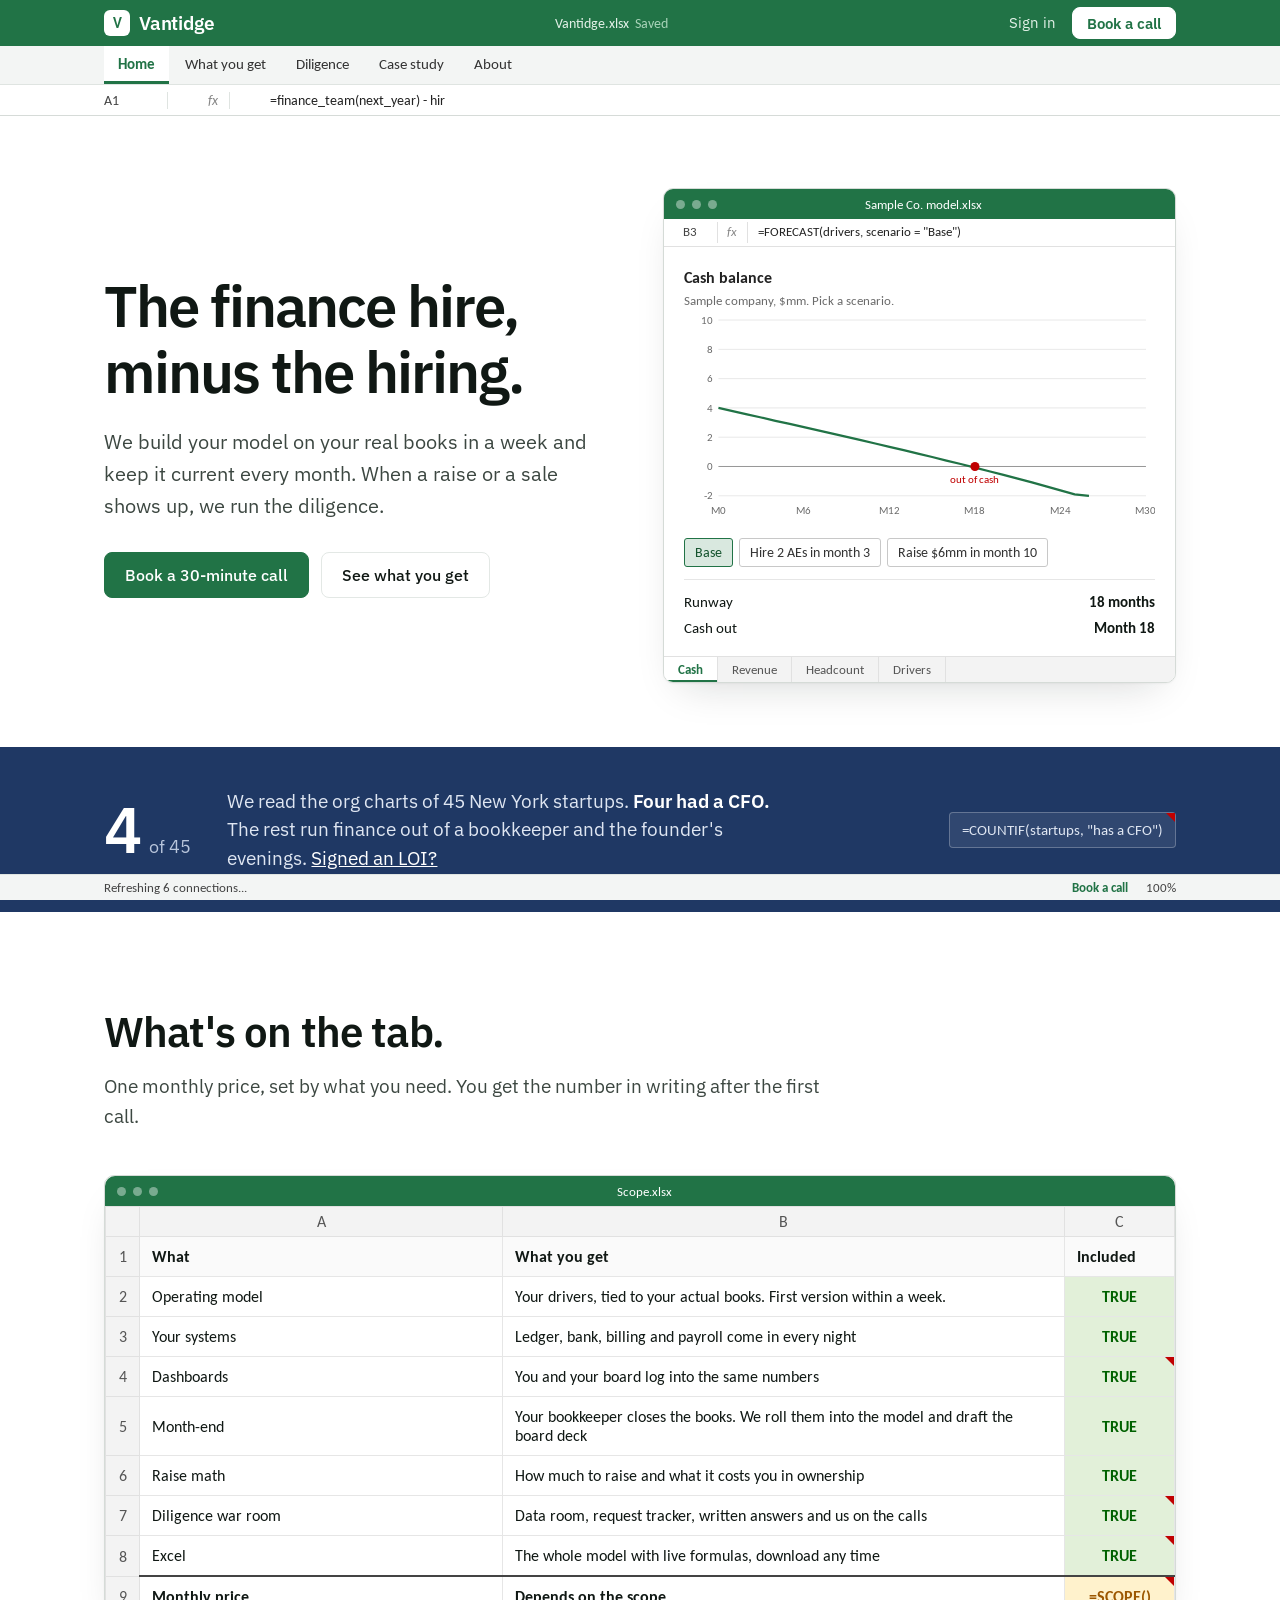
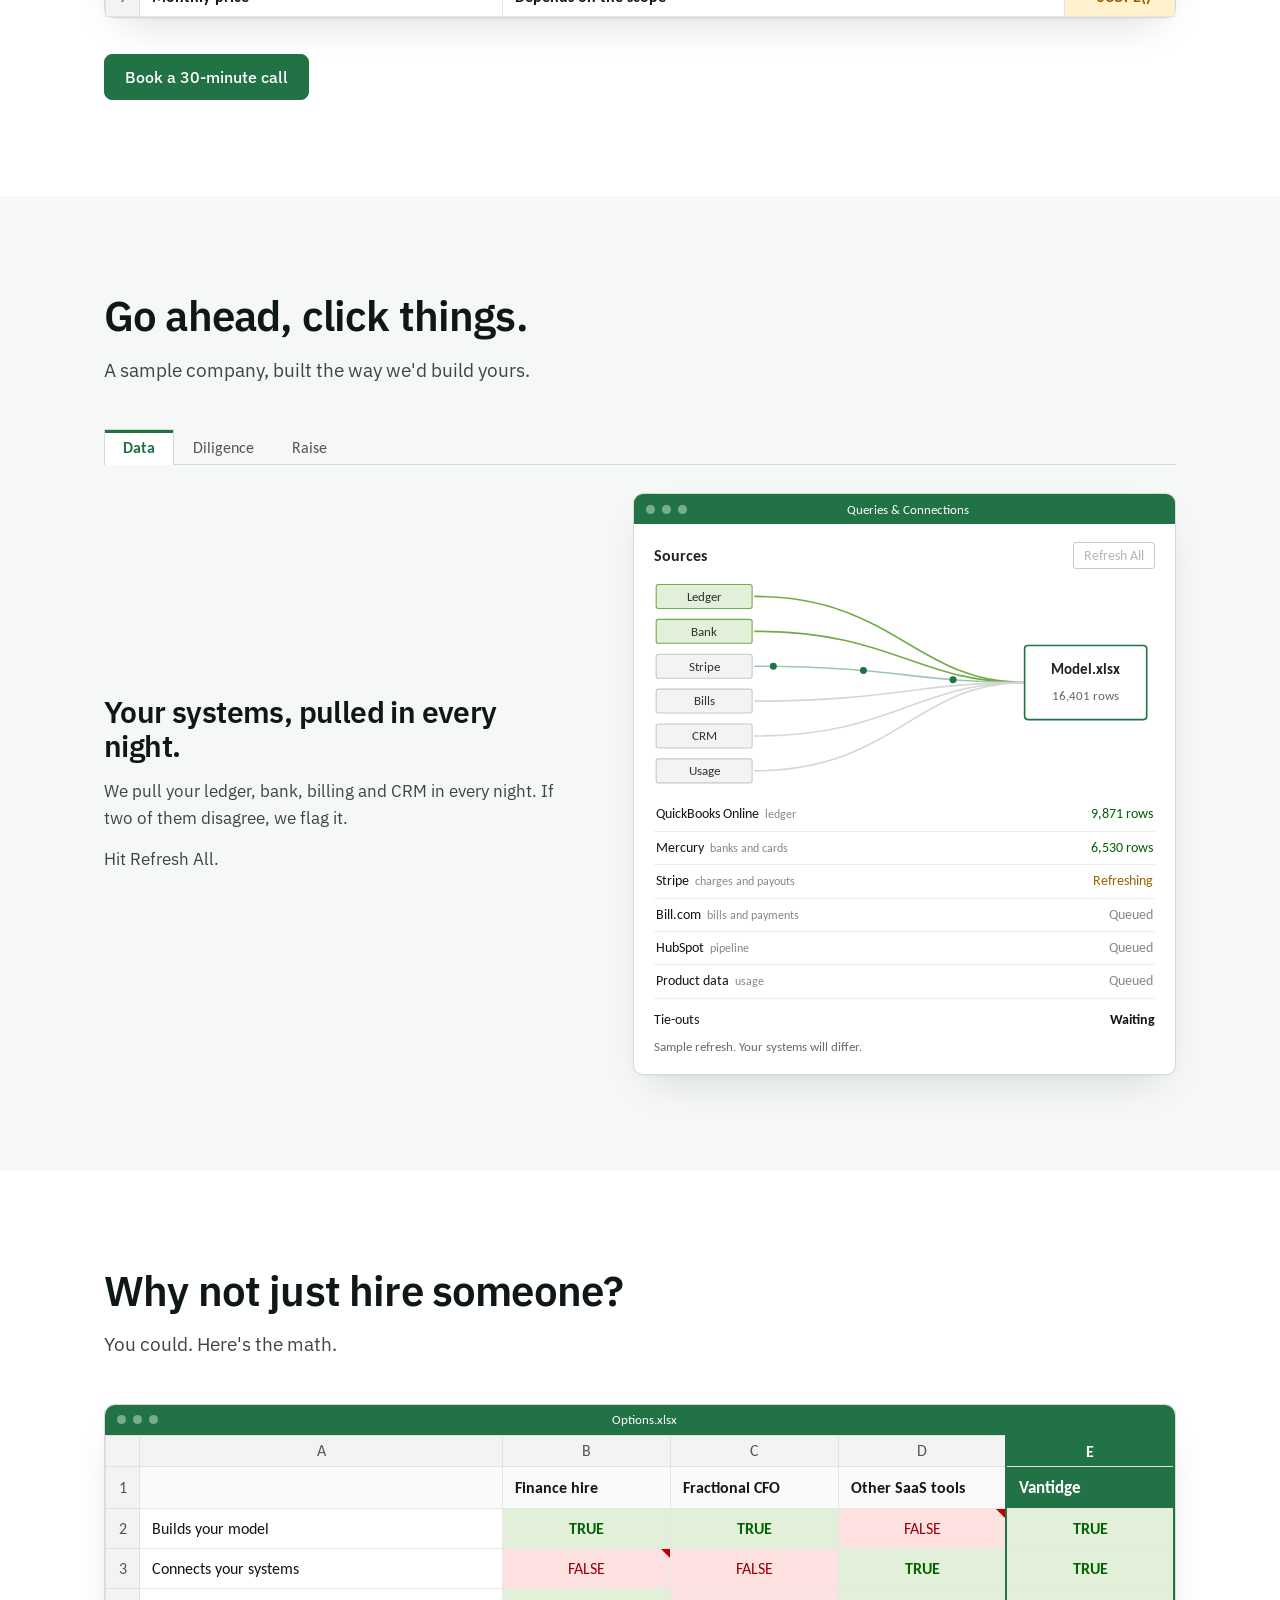
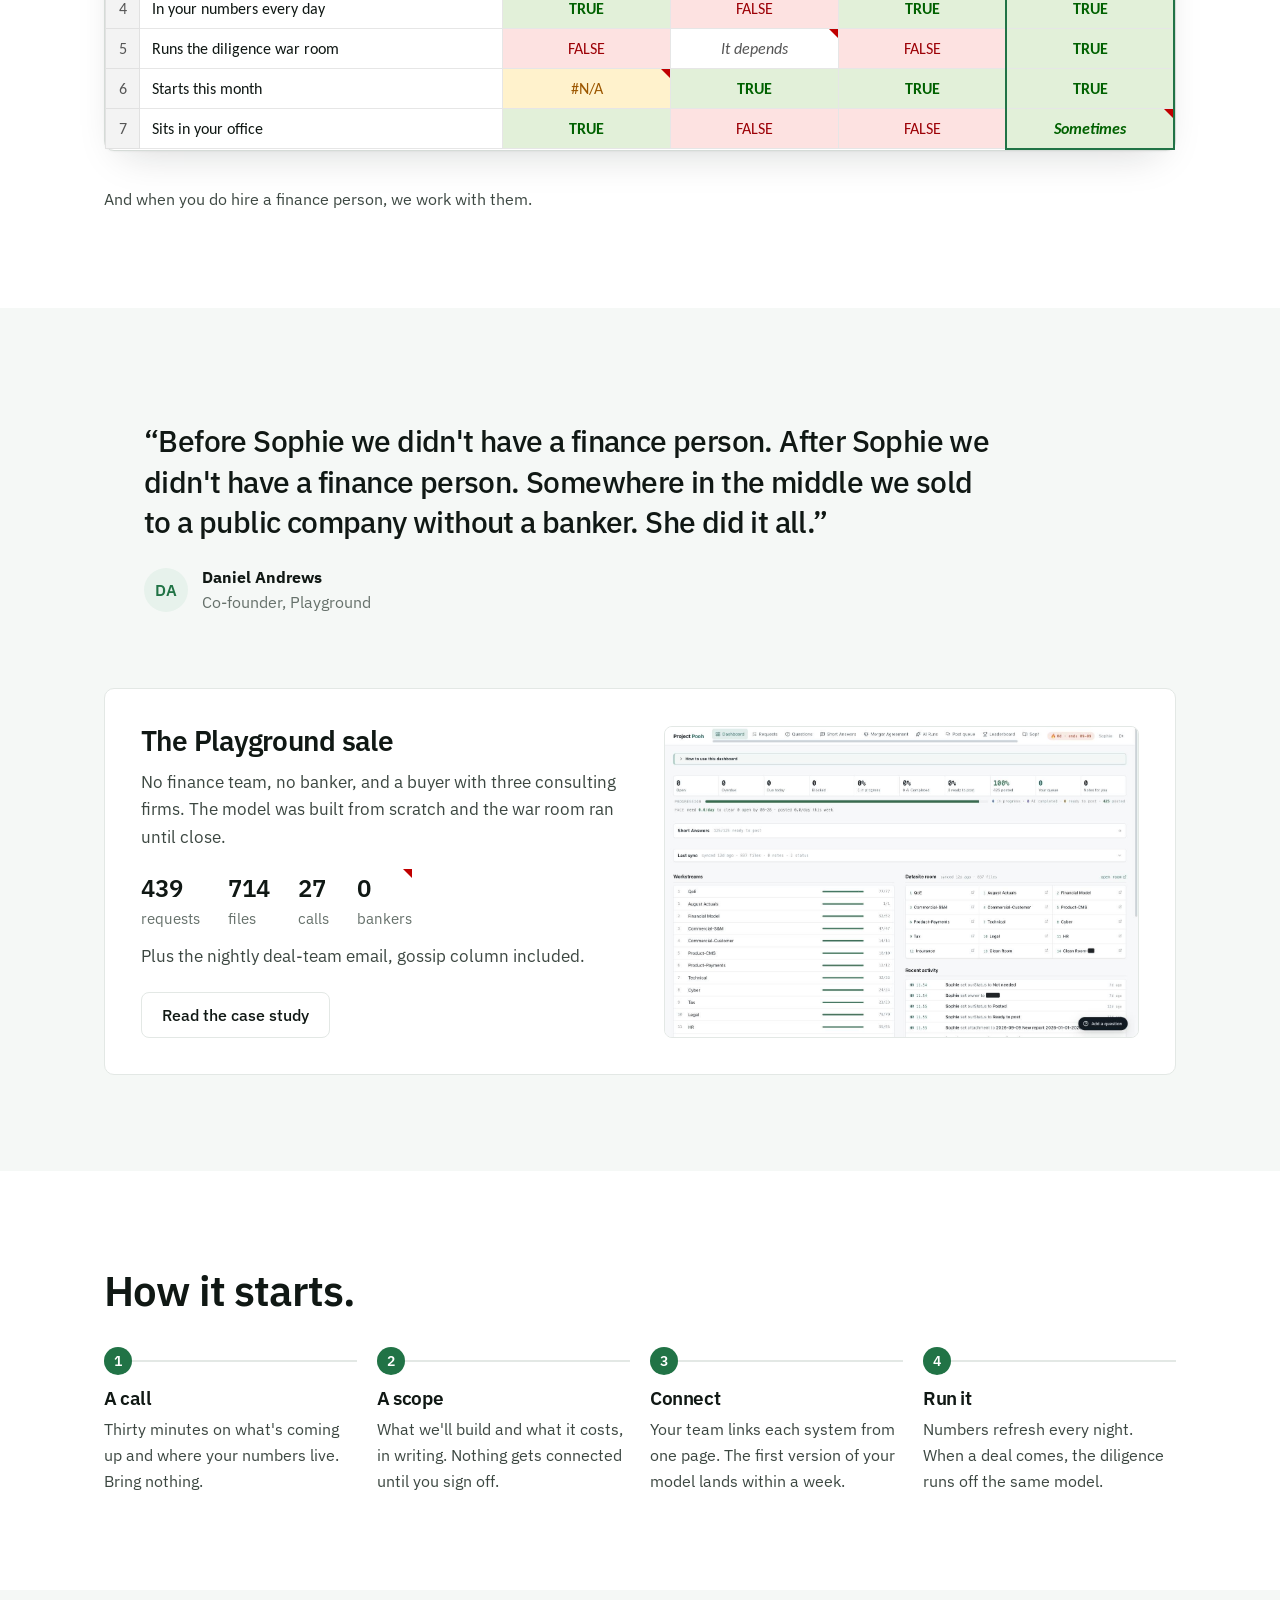
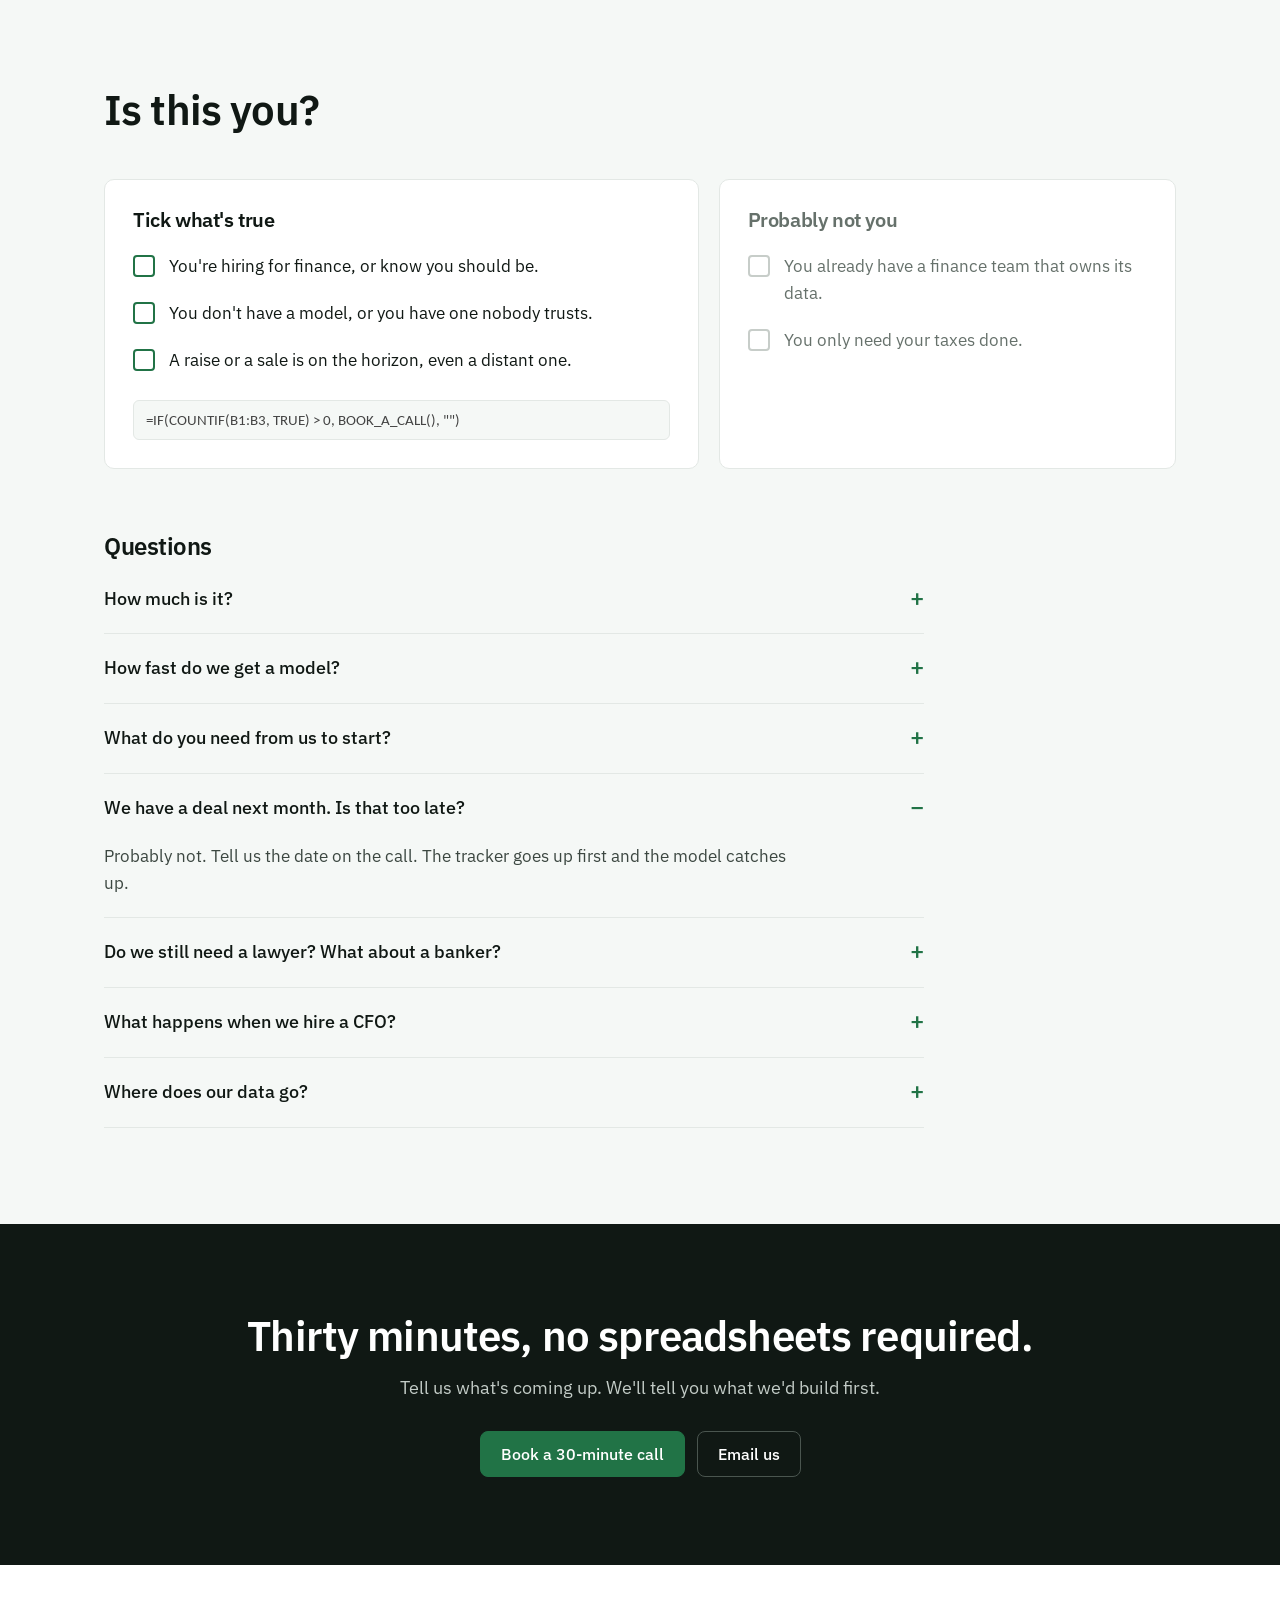
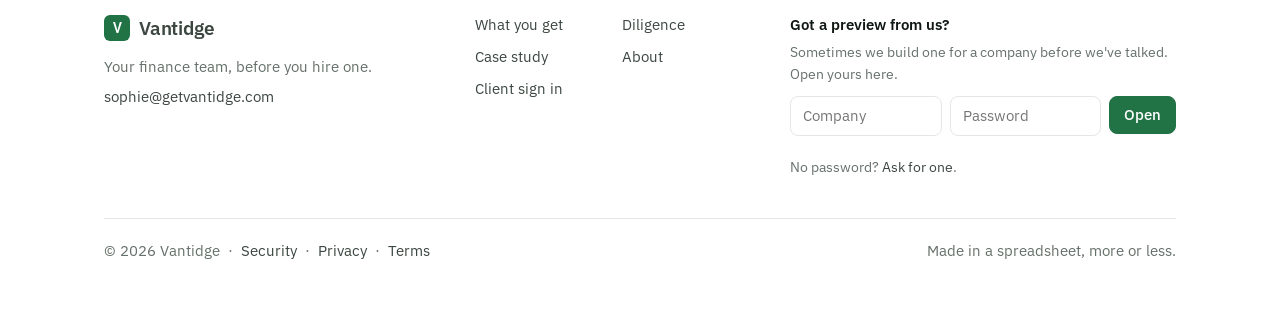
==== commit d044a864: "New link preview image matching the current homepage Co-Authored-By: Claude Opus 5.5 <noreply@anthro" ====
--- a/index.html
+++ b/index.html
@@ -6,16 +6,16 @@
   <title>Vantidge: your finance team, before you hire one</title>
   <meta name="description" content="Vantidge builds your operating model on your real books and keeps it current. When a raise or a sale shows up, we run the diligence.">
   <meta property="og:title" content="Vantidge">
-  <meta property="og:description" content="Your finance team, before you hire one.">
+  <meta property="og:description" content="A finance team that's already been through a sale. Your model on your real books, kept current, and diligence when a raise or sale shows up.">
   <meta property="og:url" content="https://getvantidge.com/">
   <meta property="og:type" content="website">
   <meta property="og:site_name" content="Vantidge">
-  <meta property="og:image" content="https://getvantidge.com/og.png">
+  <meta property="og:image" content="https://getvantidge.com/og-2.png">
   <meta property="og:image:width" content="1200">
   <meta property="og:image:height" content="630">
-  <meta property="og:image:alt" content="Vantidge. Your finance team, before you hire one.">
+  <meta property="og:image:alt" content="Vantidge. A finance team that's already been through a sale.">
   <meta name="twitter:card" content="summary_large_image">
-  <meta name="twitter:image" content="https://getvantidge.com/og.png">
+  <meta name="twitter:image" content="https://getvantidge.com/og-2.png">
   <link rel="icon" href="data:image/svg+xml,<svg xmlns='http://www.w3.org/2000/svg' viewBox='0 0 32 32'><rect width='32' height='32' rx='6' fill='%23217346'/><text x='16' y='23' font-family='Arial' font-weight='700' font-size='19' fill='white' text-anchor='middle'>V</text></svg>">
   <link rel="preconnect" href="https://fonts.googleapis.com">
   <link rel="preconnect" href="https://fonts.gstatic.com" crossorigin>
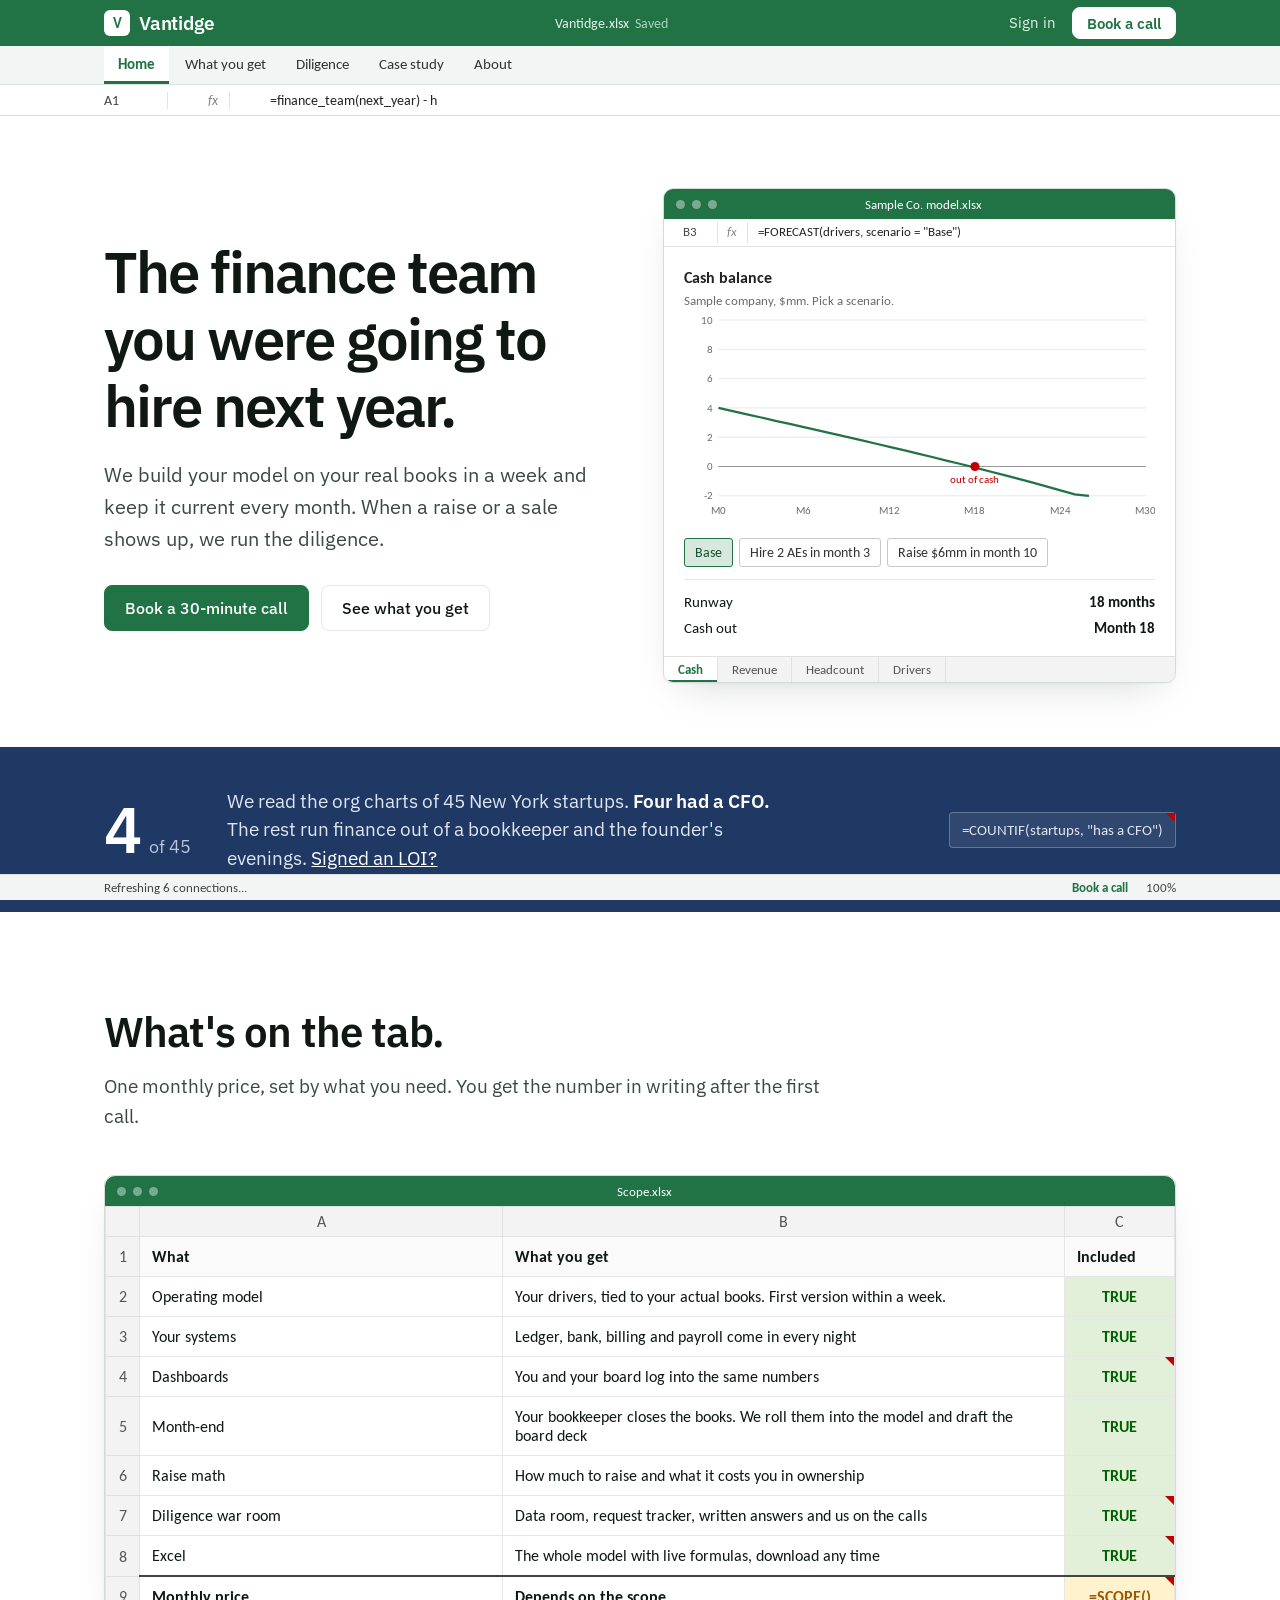
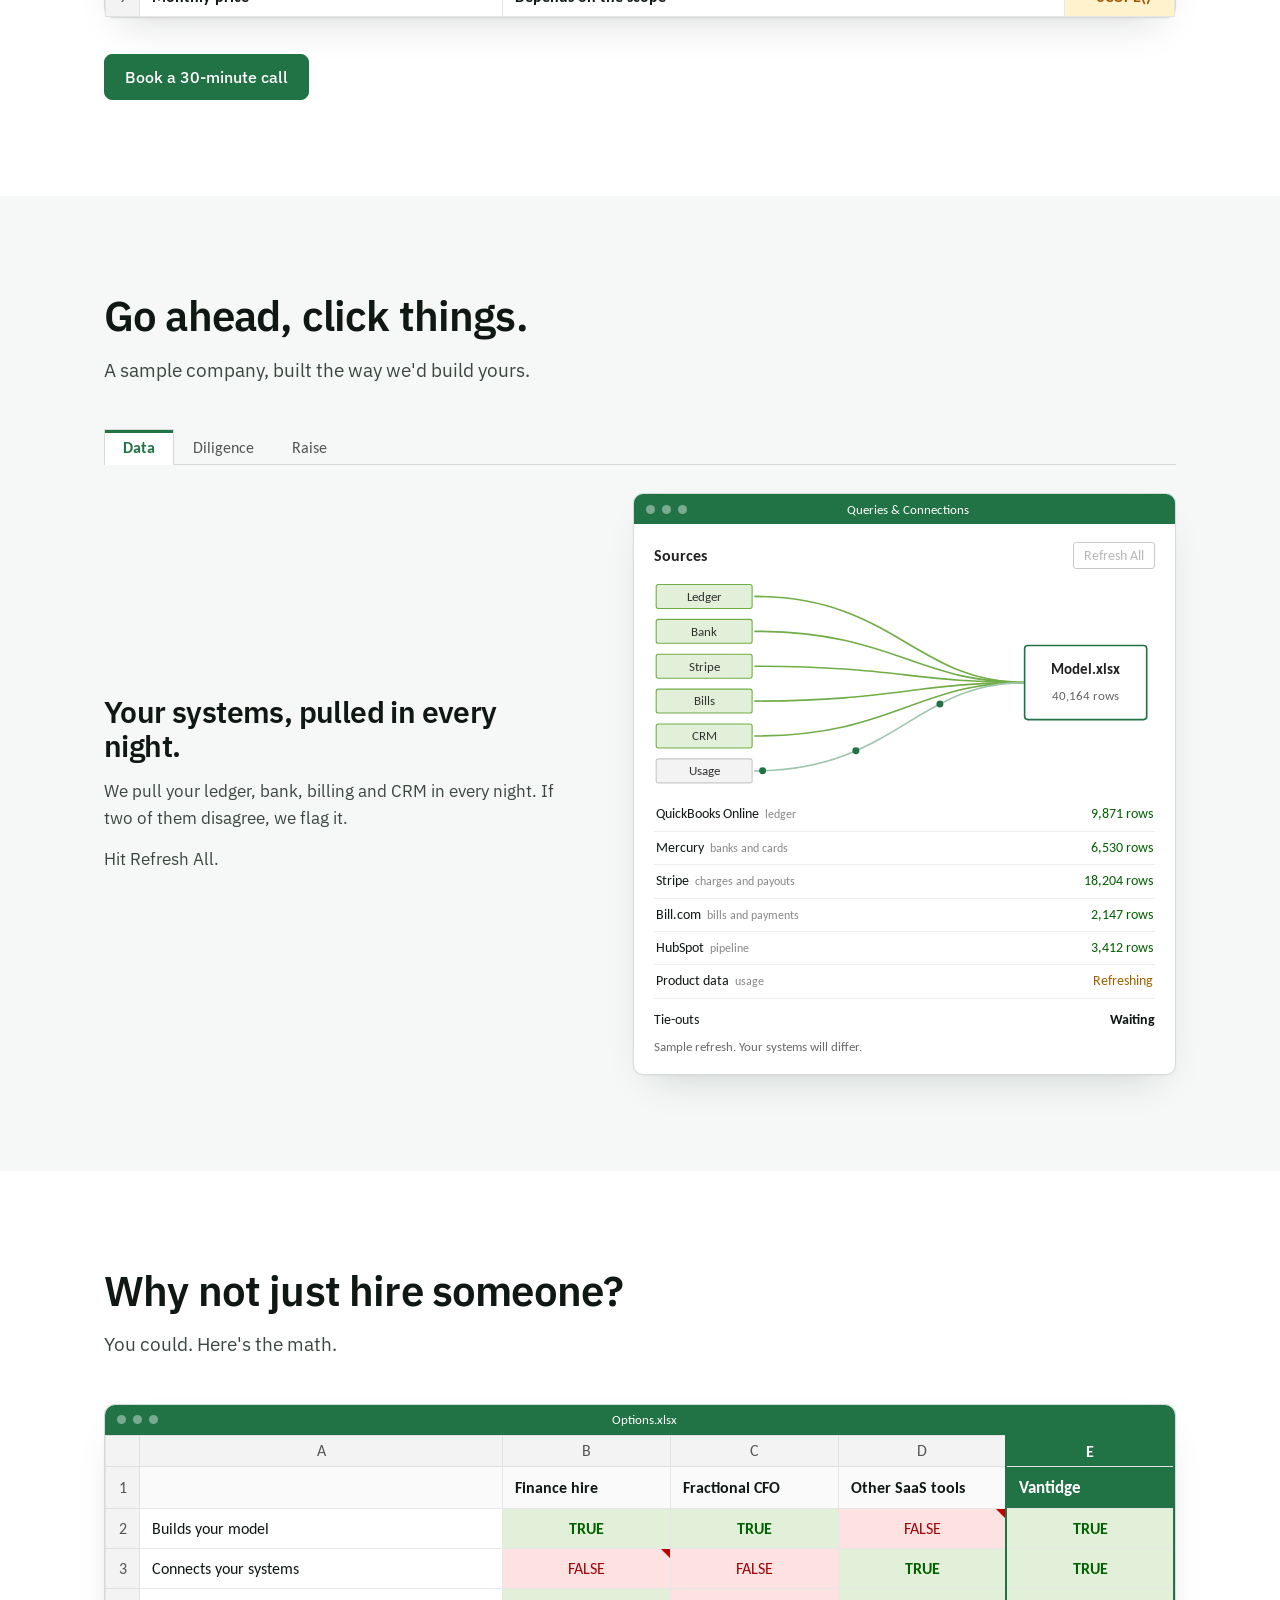
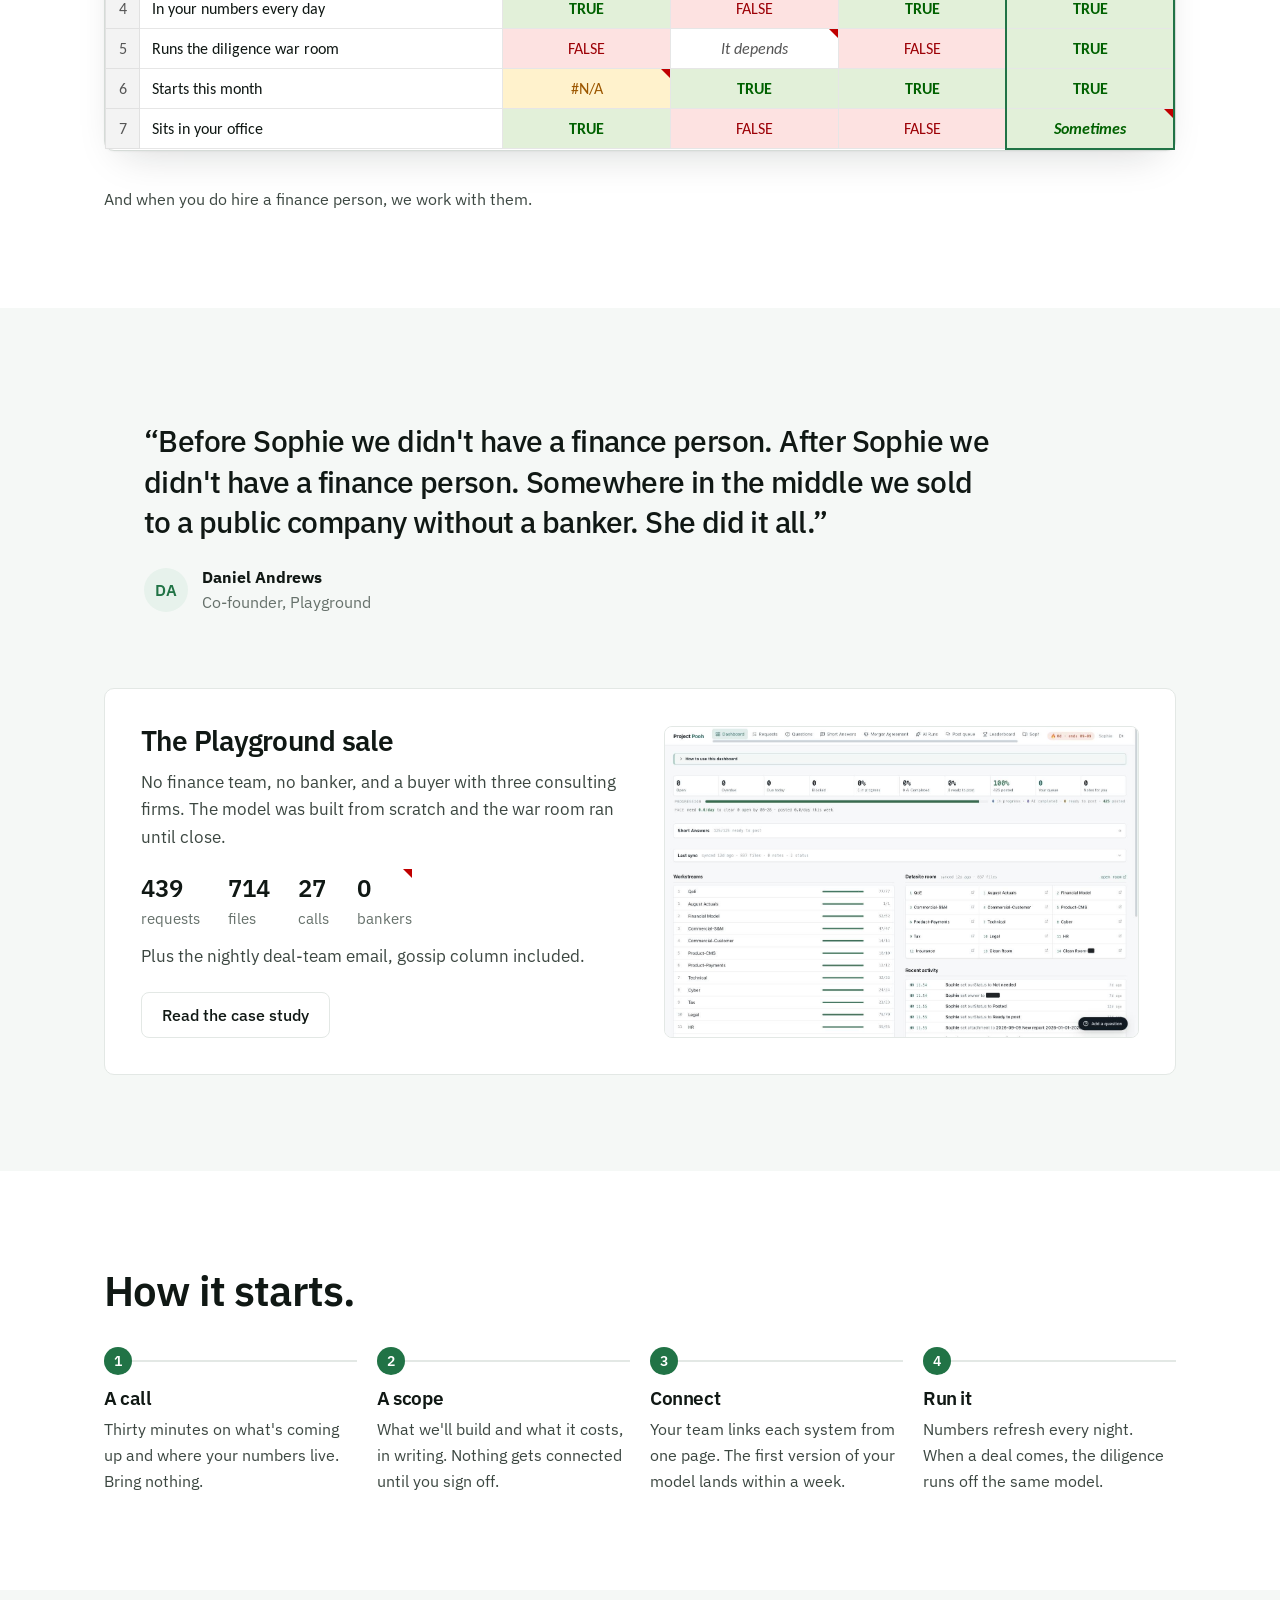
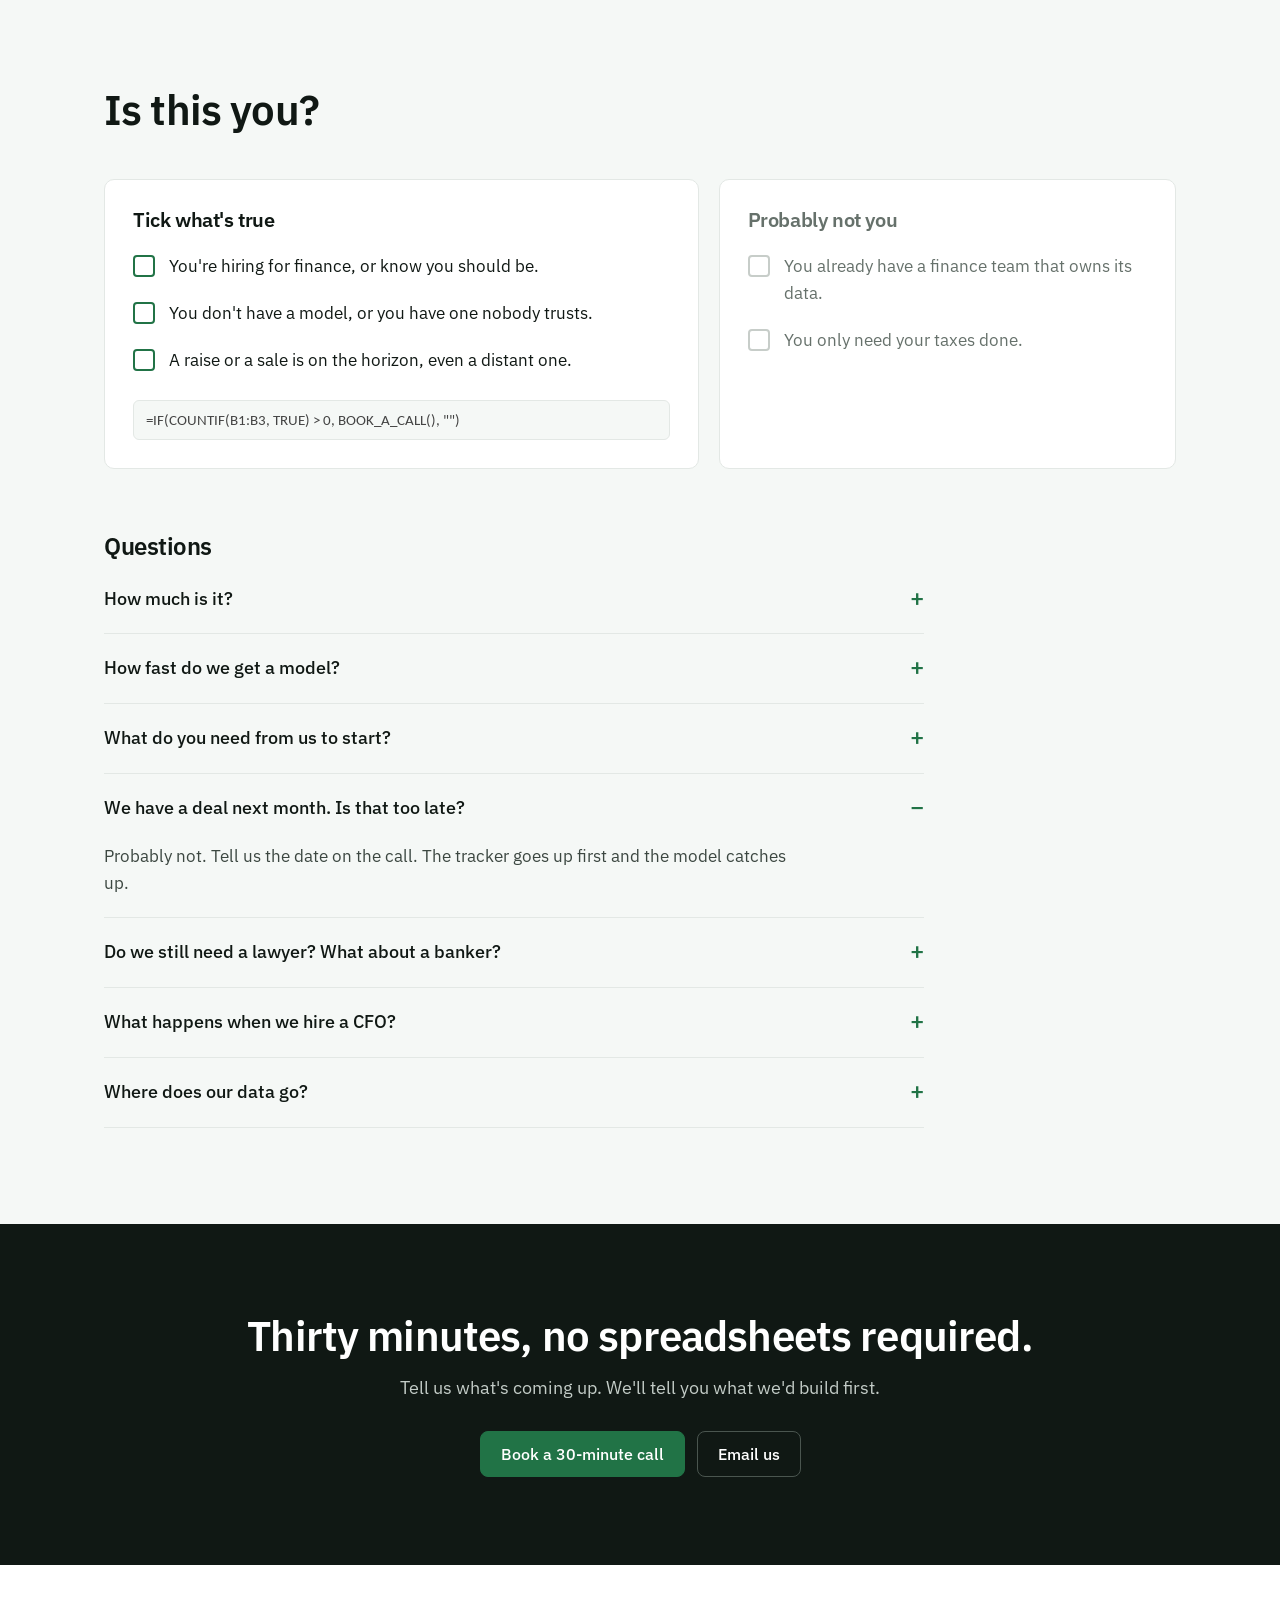
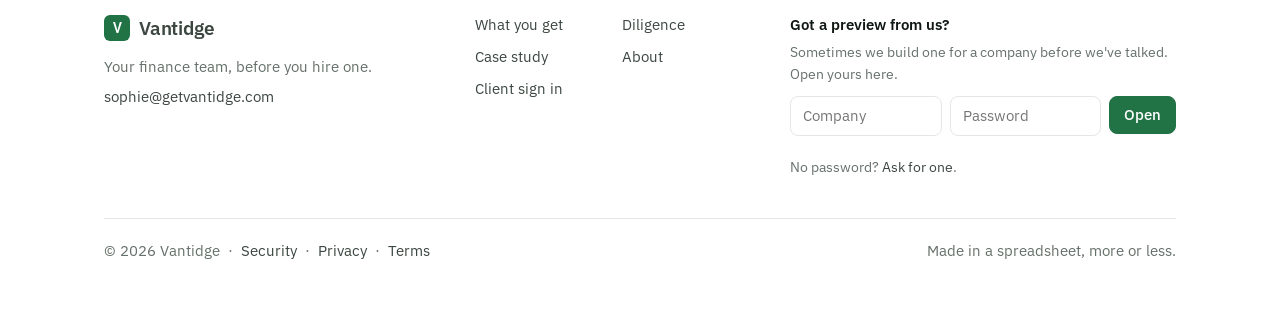
==== commit d0cb0b9e: "Fixed homepage headline, no rotation; preview image to match Co-Authored-By: Claude Opus 5.5 <norepl" ====
--- a/index.html
+++ b/index.html
@@ -6,16 +6,16 @@
   <title>Vantidge: your finance team, before you hire one</title>
   <meta name="description" content="Vantidge builds your operating model on your real books and keeps it current. When a raise or a sale shows up, we run the diligence.">
   <meta property="og:title" content="Vantidge">
-  <meta property="og:description" content="A finance team that's already been through a sale. Your model on your real books, kept current, and diligence when a raise or sale shows up.">
+  <meta property="og:description" content="The finance team you were going to hire next year. Your model on your real books, kept current, and diligence when a raise or sale shows up.">
   <meta property="og:url" content="https://getvantidge.com/">
   <meta property="og:type" content="website">
   <meta property="og:site_name" content="Vantidge">
-  <meta property="og:image" content="https://getvantidge.com/og-2.png">
+  <meta property="og:image" content="https://getvantidge.com/og-3.png">
   <meta property="og:image:width" content="1200">
   <meta property="og:image:height" content="630">
-  <meta property="og:image:alt" content="Vantidge. A finance team that's already been through a sale.">
+  <meta property="og:image:alt" content="Vantidge. The finance team you were going to hire next year.">
   <meta name="twitter:card" content="summary_large_image">
-  <meta name="twitter:image" content="https://getvantidge.com/og-2.png">
+  <meta name="twitter:image" content="https://getvantidge.com/og-3.png">
   <link rel="icon" href="data:image/svg+xml,<svg xmlns='http://www.w3.org/2000/svg' viewBox='0 0 32 32'><rect width='32' height='32' rx='6' fill='%23217346'/><text x='16' y='23' font-family='Arial' font-weight='700' font-size='19' fill='white' text-anchor='middle'>V</text></svg>">
   <link rel="preconnect" href="https://fonts.googleapis.com">
   <link rel="preconnect" href="https://fonts.gstatic.com" crossorigin>
@@ -49,7 +49,7 @@
   <section class="hero" data-ref="A1" data-fx="=finance_team(next_year) - hiring">
     <div class="wrap">
       <div>
-        <h1 id="heroH">A finance team that's already been through a sale.</h1>
+        <h1 id="heroH">The finance team you were going to hire next year.</h1>
         <p class="sub">We build your model on your real books in a week and keep it current every month. When a raise or a sale shows up, we run the diligence.</p>
         <div class="ctas">
           <a class="btn go" href="https://calendly.com/sophie-getvantidge/30min">Book a 30-minute call</a>
@@ -355,6 +355,6 @@
 
 <script src="/see-your-company/specs.js?v=12"></script>
 <script src="/door.js?v=12"></script>
-<script src="/site.js?v=3"></script>
+<script src="/site.js?v=4"></script>
 </body>
 </html>
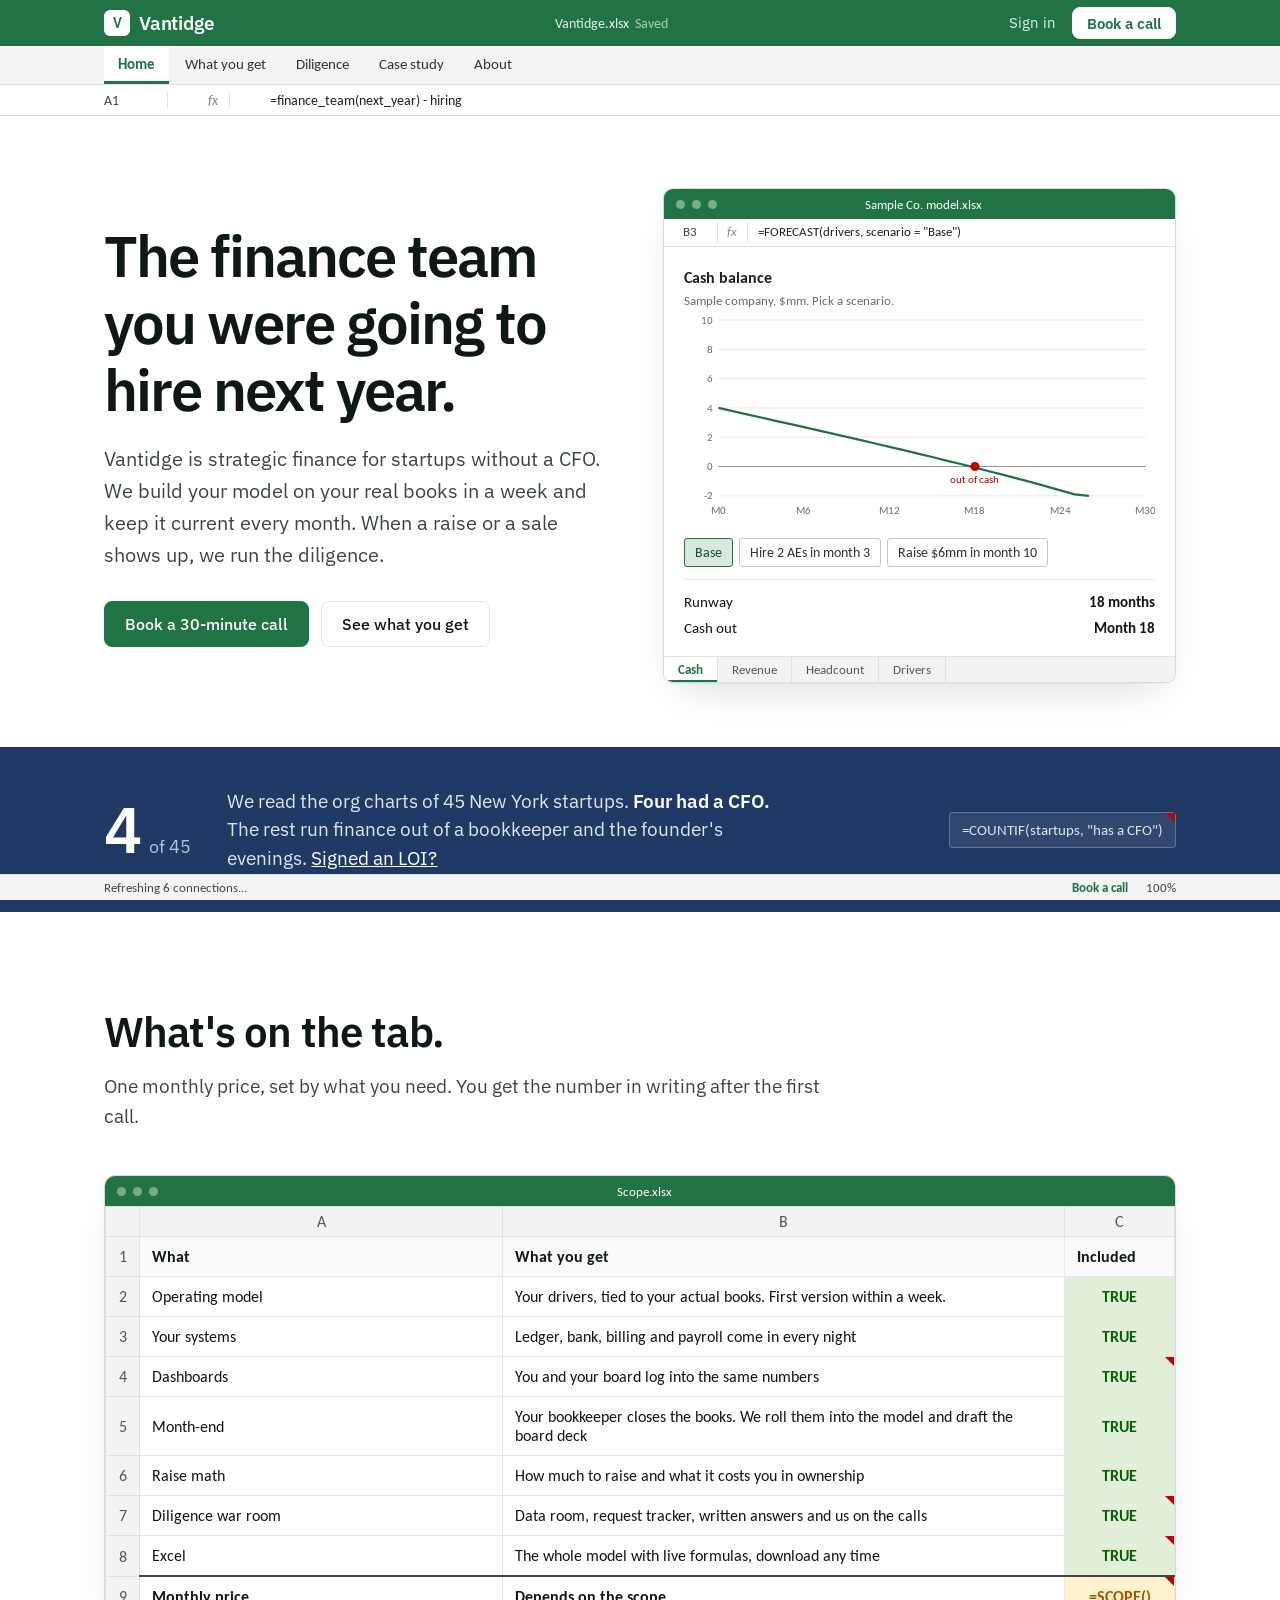
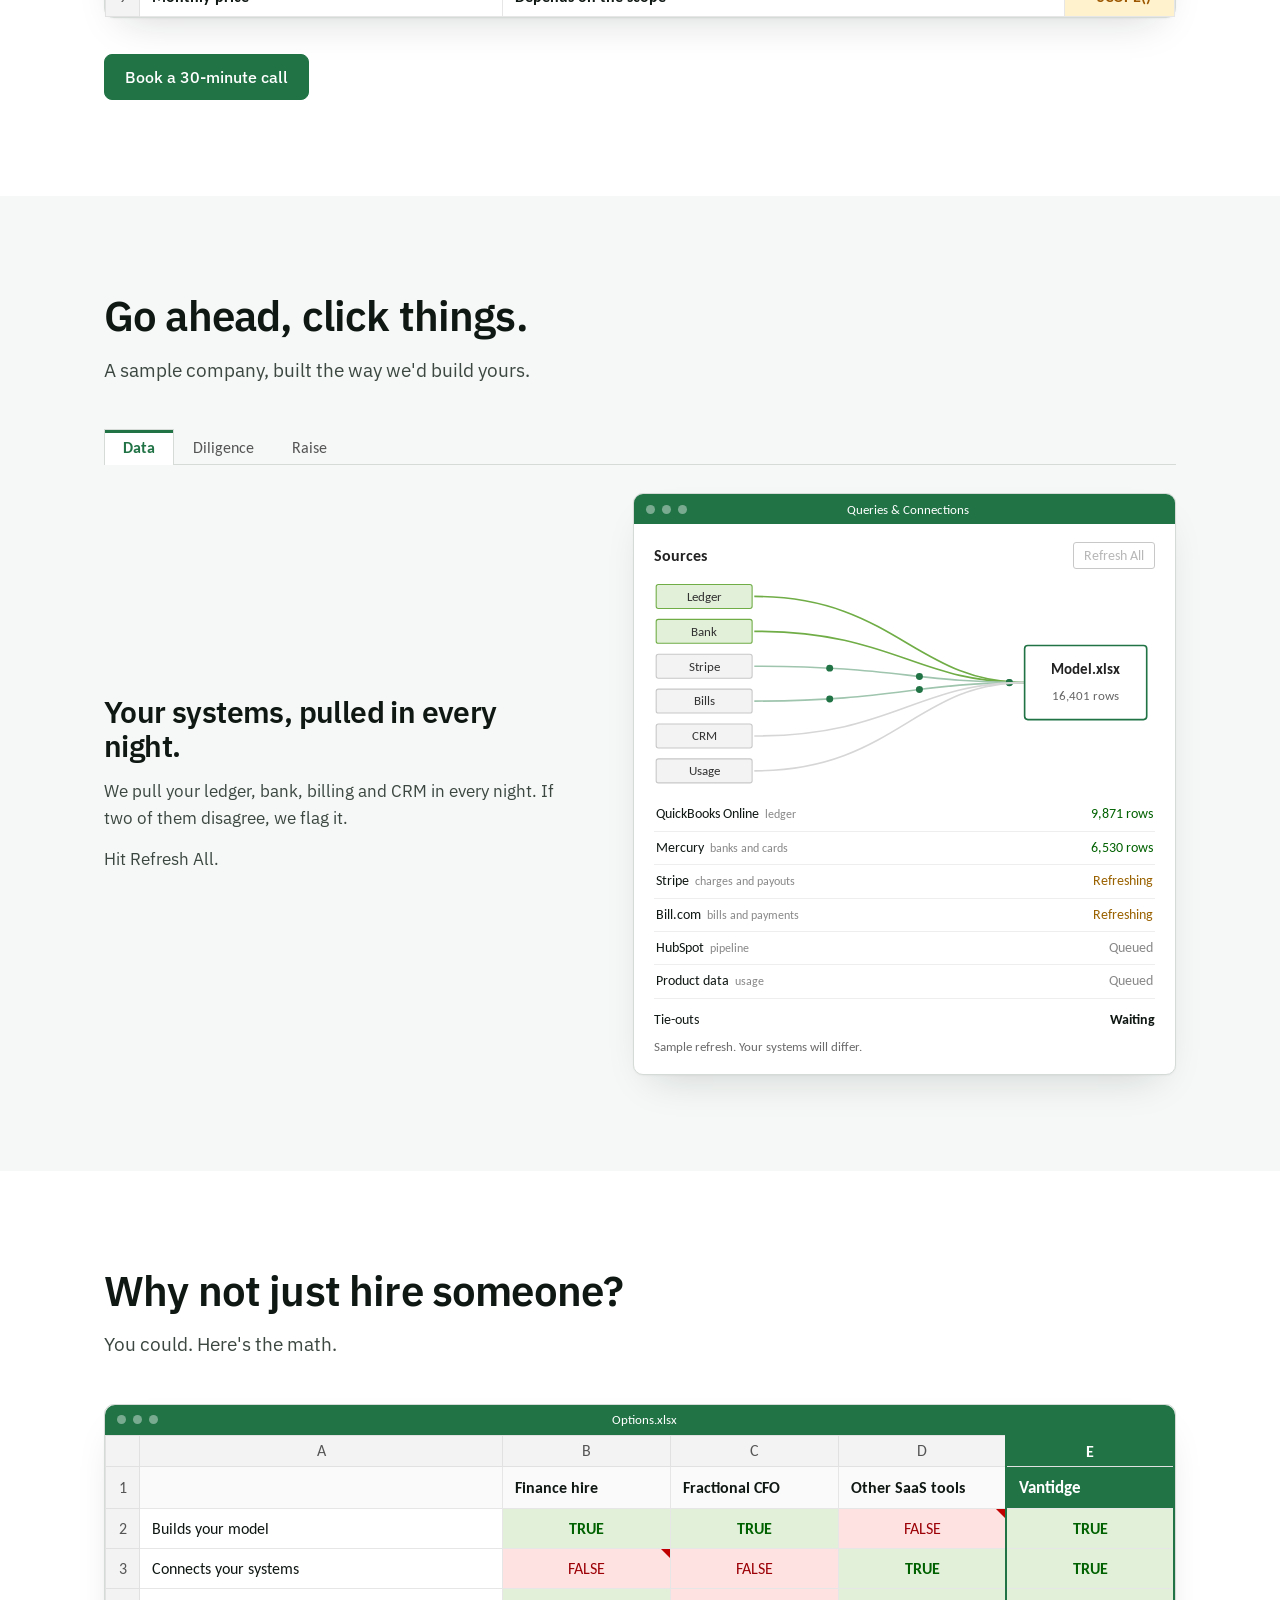
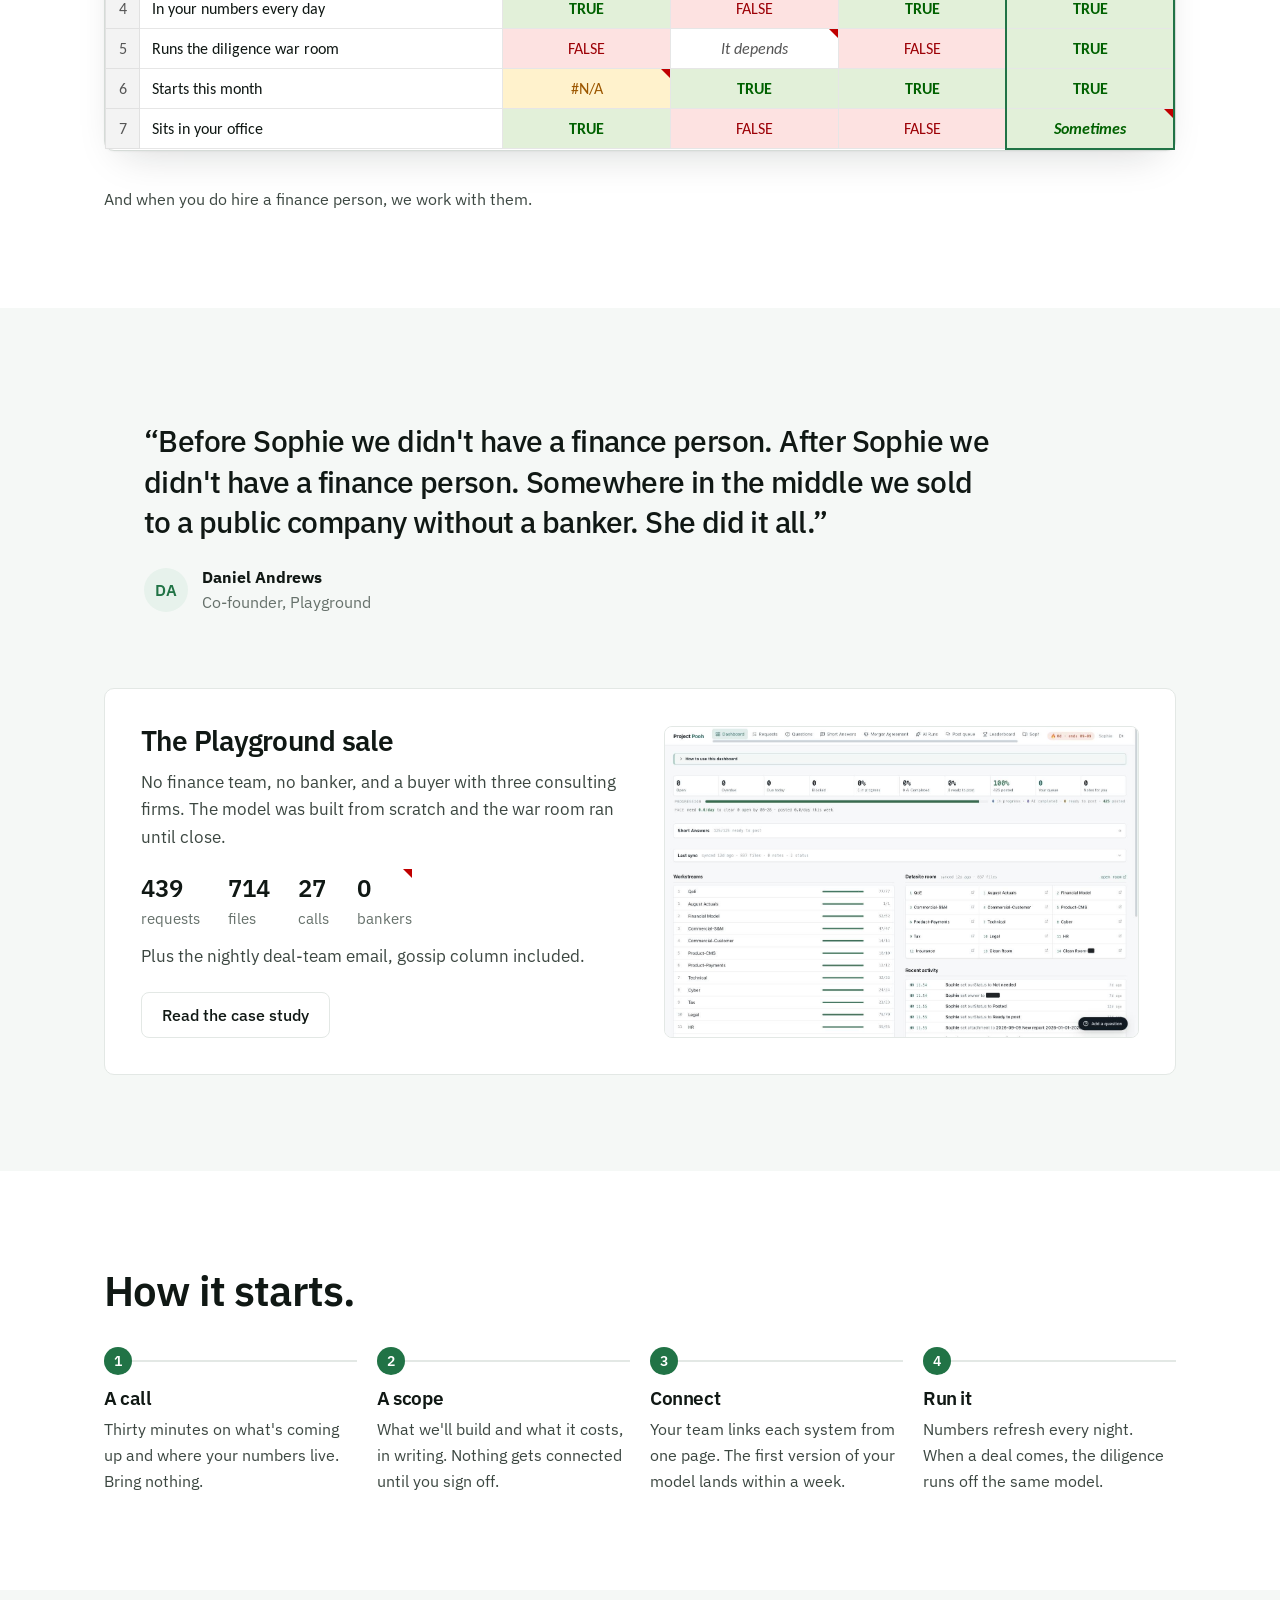
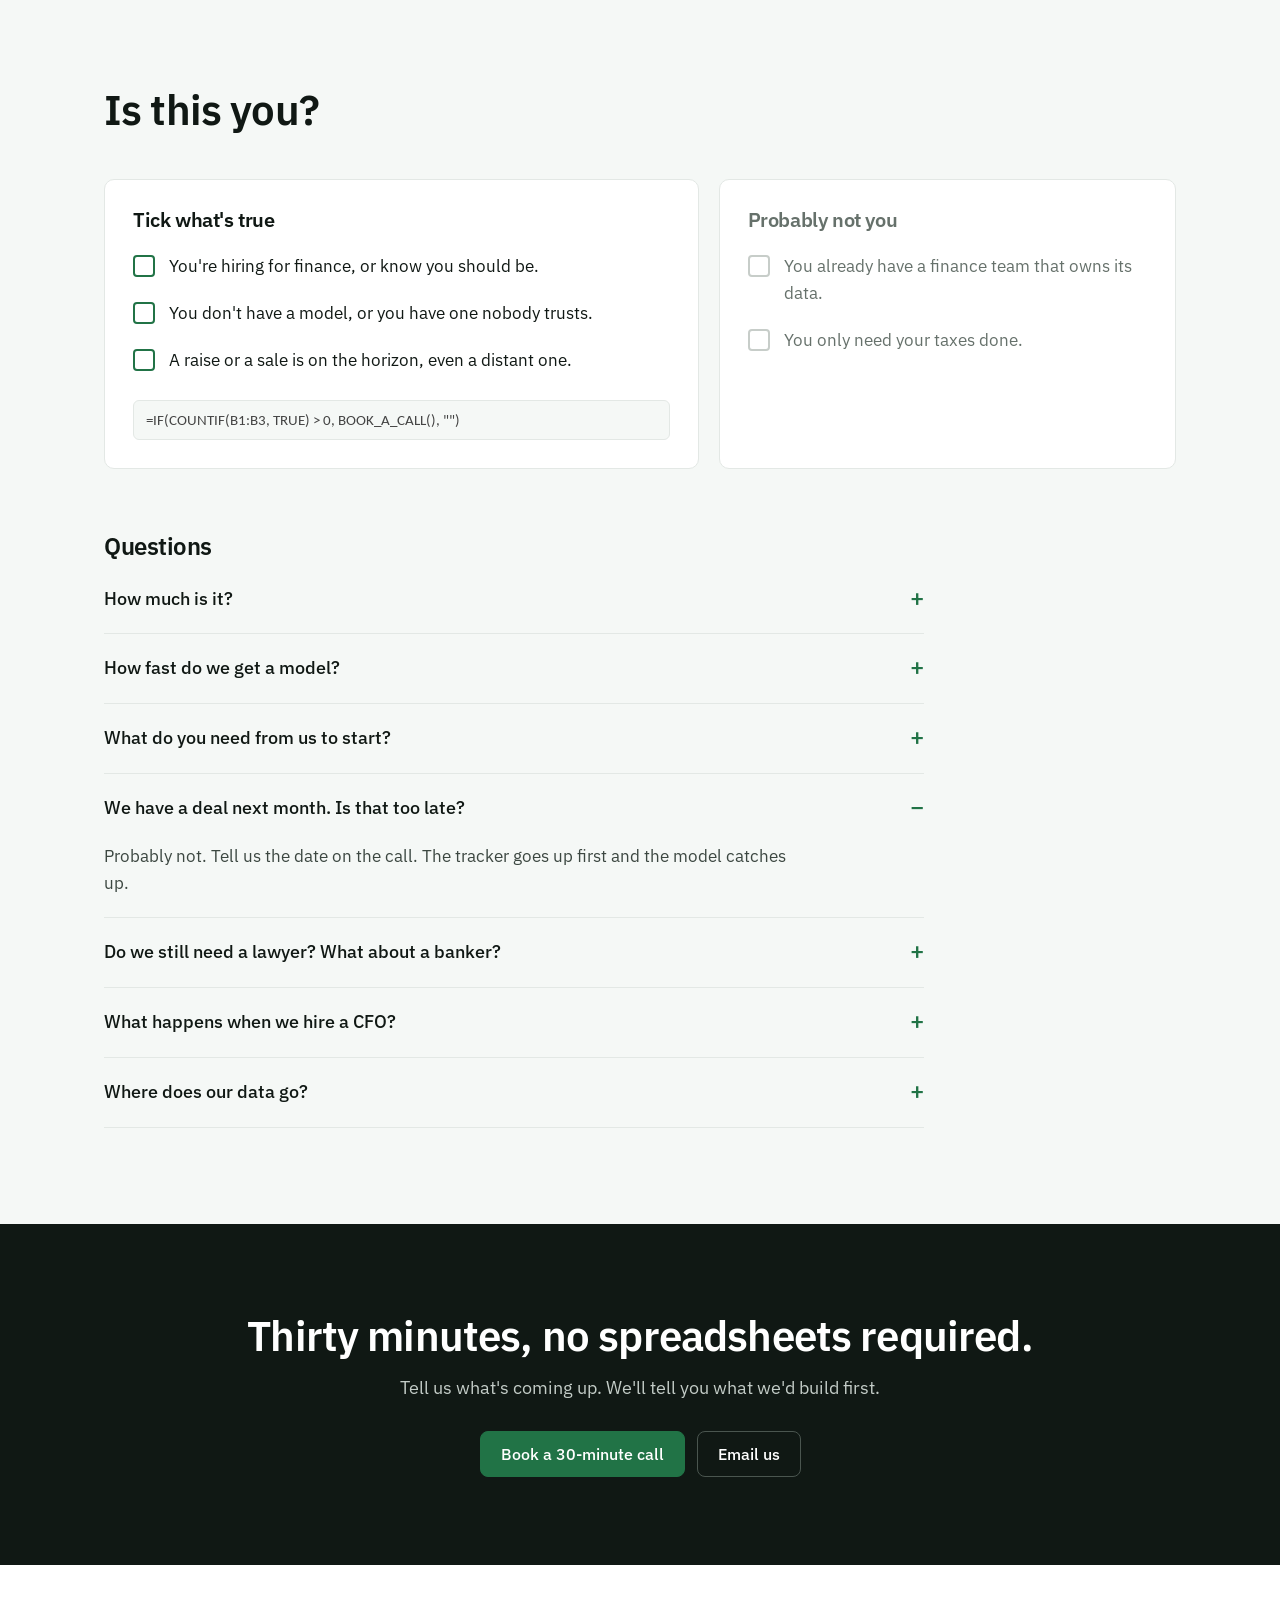
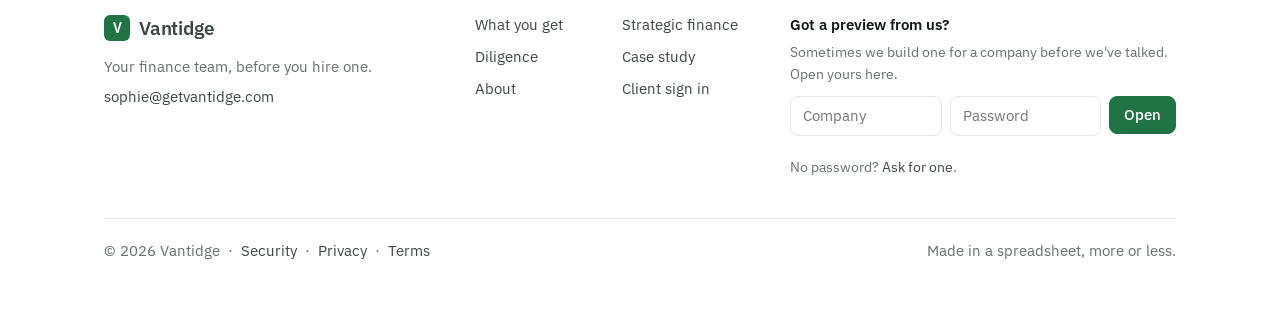
==== commit d61ecad1: "AI visibility: crawler files, structured data, strategic finance page - robots.txt, sitemap.xml, llm" ====
--- a/index.html
+++ b/index.html
@@ -3,9 +3,9 @@
 <head>
   <meta charset="UTF-8">
   <meta name="viewport" content="width=device-width, initial-scale=1.0">
-  <title>Vantidge: your finance team, before you hire one</title>
+  <title>Vantidge | Strategic finance for startups, before you hire a CFO</title>
   <meta name="description" content="Vantidge builds your operating model on your real books and keeps it current. When a raise or a sale shows up, we run the diligence.">
-  <meta property="og:title" content="Vantidge">
+  <meta property="og:title" content="Vantidge strategic finance">
   <meta property="og:description" content="The finance team you were going to hire next year. Your model on your real books, kept current, and diligence when a raise or sale shows up.">
   <meta property="og:url" content="https://getvantidge.com/">
   <meta property="og:type" content="website">
@@ -16,11 +16,166 @@
   <meta property="og:image:alt" content="Vantidge. The finance team you were going to hire next year.">
   <meta name="twitter:card" content="summary_large_image">
   <meta name="twitter:image" content="https://getvantidge.com/og-3.png">
+  <link rel="canonical" href="https://getvantidge.com/">
   <link rel="icon" href="data:image/svg+xml,<svg xmlns='http://www.w3.org/2000/svg' viewBox='0 0 32 32'><rect width='32' height='32' rx='6' fill='%23217346'/><text x='16' y='23' font-family='Arial' font-weight='700' font-size='19' fill='white' text-anchor='middle'>V</text></svg>">
   <link rel="preconnect" href="https://fonts.googleapis.com">
   <link rel="preconnect" href="https://fonts.gstatic.com" crossorigin>
   <link href="https://fonts.googleapis.com/css2?family=Carlito:wght@400;700&family=IBM+Plex+Sans:wght@400;500;600&display=swap" rel="stylesheet">
   <link rel="stylesheet" href="/site.css?v=4">
+  <script type="application/ld+json">
+{
+ "@context": "https://schema.org",
+ "@graph": [
+  {
+   "@type": [
+    "Organization",
+    "ProfessionalService"
+   ],
+   "@id": "https://getvantidge.com/#org",
+   "name": "Vantidge",
+   "alternateName": [
+    "Vantidge strategic finance",
+    "getvantidge.com"
+   ],
+   "legalName": "Phinke LLC",
+   "url": "https://getvantidge.com/",
+   "logo": "https://getvantidge.com/og-3.png",
+   "image": "https://getvantidge.com/og-3.png",
+   "email": "sophie@getvantidge.com",
+   "description": "Vantidge is a New York strategic finance firm for startups without a CFO. It builds the operating model on a company's real books, keeps it current every month, and runs financial due diligence for fundraises and company sales.",
+   "slogan": "Your finance team, before you hire one.",
+   "address": {
+    "@type": "PostalAddress",
+    "addressLocality": "New York",
+    "addressRegion": "NY",
+    "addressCountry": "US"
+   },
+   "areaServed": "United States",
+   "founder": {
+    "@id": "https://getvantidge.com/about/#sophie"
+   },
+   "knowsAbout": [
+    "strategic finance",
+    "financial modeling",
+    "operating models",
+    "startup fundraising",
+    "financial due diligence",
+    "sell-side diligence",
+    "fractional CFO services",
+    "board reporting"
+   ],
+   "disambiguatingDescription": "Not Vantidge.ai, Vantage, or VantageScore. Vantidge at getvantidge.com is a strategic finance service for startups."
+  },
+  {
+   "@type": "WebSite",
+   "@id": "https://getvantidge.com/#site",
+   "url": "https://getvantidge.com/",
+   "name": "Vantidge",
+   "publisher": {
+    "@id": "https://getvantidge.com/#org"
+   }
+  },
+  {
+   "@type": "Person",
+   "@id": "https://getvantidge.com/about/#sophie",
+   "name": "Sophie Finke",
+   "jobTitle": "Founder",
+   "worksFor": {
+    "@id": "https://getvantidge.com/#org"
+   },
+   "url": "https://getvantidge.com/about/",
+   "sameAs": [
+    "https://www.linkedin.com/in/sophie-finke-886490b0/",
+    "https://sophiefinke.com/"
+   ],
+   "homeLocation": {
+    "@type": "Place",
+    "name": "New York, NY"
+   },
+   "knowsAbout": [
+    "strategic finance",
+    "financial due diligence",
+    "financial modeling"
+   ]
+  },
+  {
+   "@type": "Service",
+   "name": "Strategic finance as a service",
+   "description": "Operating model on your real books in a week, systems connected nightly, dashboards, month-end, board deck draft, raise math, and a diligence war room when a deal shows up. One monthly price set by scope.",
+   "provider": {
+    "@id": "https://getvantidge.com/#org"
+   },
+   "areaServed": "United States",
+   "audience": {
+    "@type": "BusinessAudience",
+    "audienceType": "Seed and Series A startups without a CFO"
+   },
+   "url": "https://getvantidge.com/strategic-finance/"
+  },
+  {
+   "@type": "FAQPage",
+   "mainEntity": [
+    {
+     "@type": "Question",
+     "name": "How much is it?",
+     "acceptedAnswer": {
+      "@type": "Answer",
+      "text": "A monthly price that depends on what you need. We'll send a real number in writing after the first call."
+     }
+    },
+    {
+     "@type": "Question",
+     "name": "How fast do we get a model?",
+     "acceptedAnswer": {
+      "@type": "Answer",
+      "text": "A first version within a week of getting access to your systems. It gets sharper every month after that."
+     }
+    },
+    {
+     "@type": "Question",
+     "name": "What do you need from us to start?",
+     "acceptedAnswer": {
+      "@type": "Answer",
+      "text": "Logins to your ledger, bank and billing. Your team connects them from one page."
+     }
+    },
+    {
+     "@type": "Question",
+     "name": "We have a deal next month. Is that too late?",
+     "acceptedAnswer": {
+      "@type": "Answer",
+      "text": "Probably not. Tell us the date on the call. The tracker goes up first and the model catches up."
+     }
+    },
+    {
+     "@type": "Question",
+     "name": "Do we still need a lawyer? What about a banker?",
+     "acceptedAnswer": {
+      "@type": "Answer",
+      "text": "You need a lawyer, and they write the merger agreement. A banker is your call. Playground sold without one."
+     }
+    },
+    {
+     "@type": "Question",
+     "name": "What happens when we hire a CFO?",
+     "acceptedAnswer": {
+      "@type": "Answer",
+      "text": "We work with them. We keep the data clean and the model running. They spend their time on decisions instead of spreadsheets."
+     }
+    },
+    {
+     "@type": "Question",
+     "name": "Where does our data go?",
+     "acceptedAnswer": {
+      "@type": "Answer",
+      "text": "Into a workspace only your company can see, hosted in the US. Security details are here."
+     }
+    }
+   ]
+  }
+ ]
+}
+  </script>
 </head>
 <body>
 <a class="skip" href="#main">Skip to content</a>
@@ -50,7 +205,7 @@
     <div class="wrap">
       <div>
         <h1 id="heroH">The finance team you were going to hire next year.</h1>
-        <p class="sub">We build your model on your real books in a week and keep it current every month. When a raise or a sale shows up, we run the diligence.</p>
+        <p class="sub">Vantidge is strategic finance for startups without a CFO. We build your model on your real books in a week and keep it current every month. When a raise or a sale shows up, we run the diligence.</p>
         <div class="ctas">
           <a class="btn go" href="https://calendly.com/sophie-getvantidge/30min">Book a 30-minute call</a>
           <a class="btn" href="#included">See what you get</a>
@@ -332,7 +487,7 @@
       <p style="margin-top:6px"><a href="mailto:sophie@getvantidge.com">sophie@getvantidge.com</a></p>
     </div>
     <div class="links">
-      <a href="/#included">What you get</a><a href="/diligence/">Diligence</a>
+      <a href="/#included">What you get</a><a href="/strategic-finance/">Strategic finance</a><a href="/diligence/">Diligence</a>
       <a href="/case-study/">Case study</a><a href="/about/">About</a>
       <a href="https://app.getvantidge.com">Client sign in</a>
     </div>
